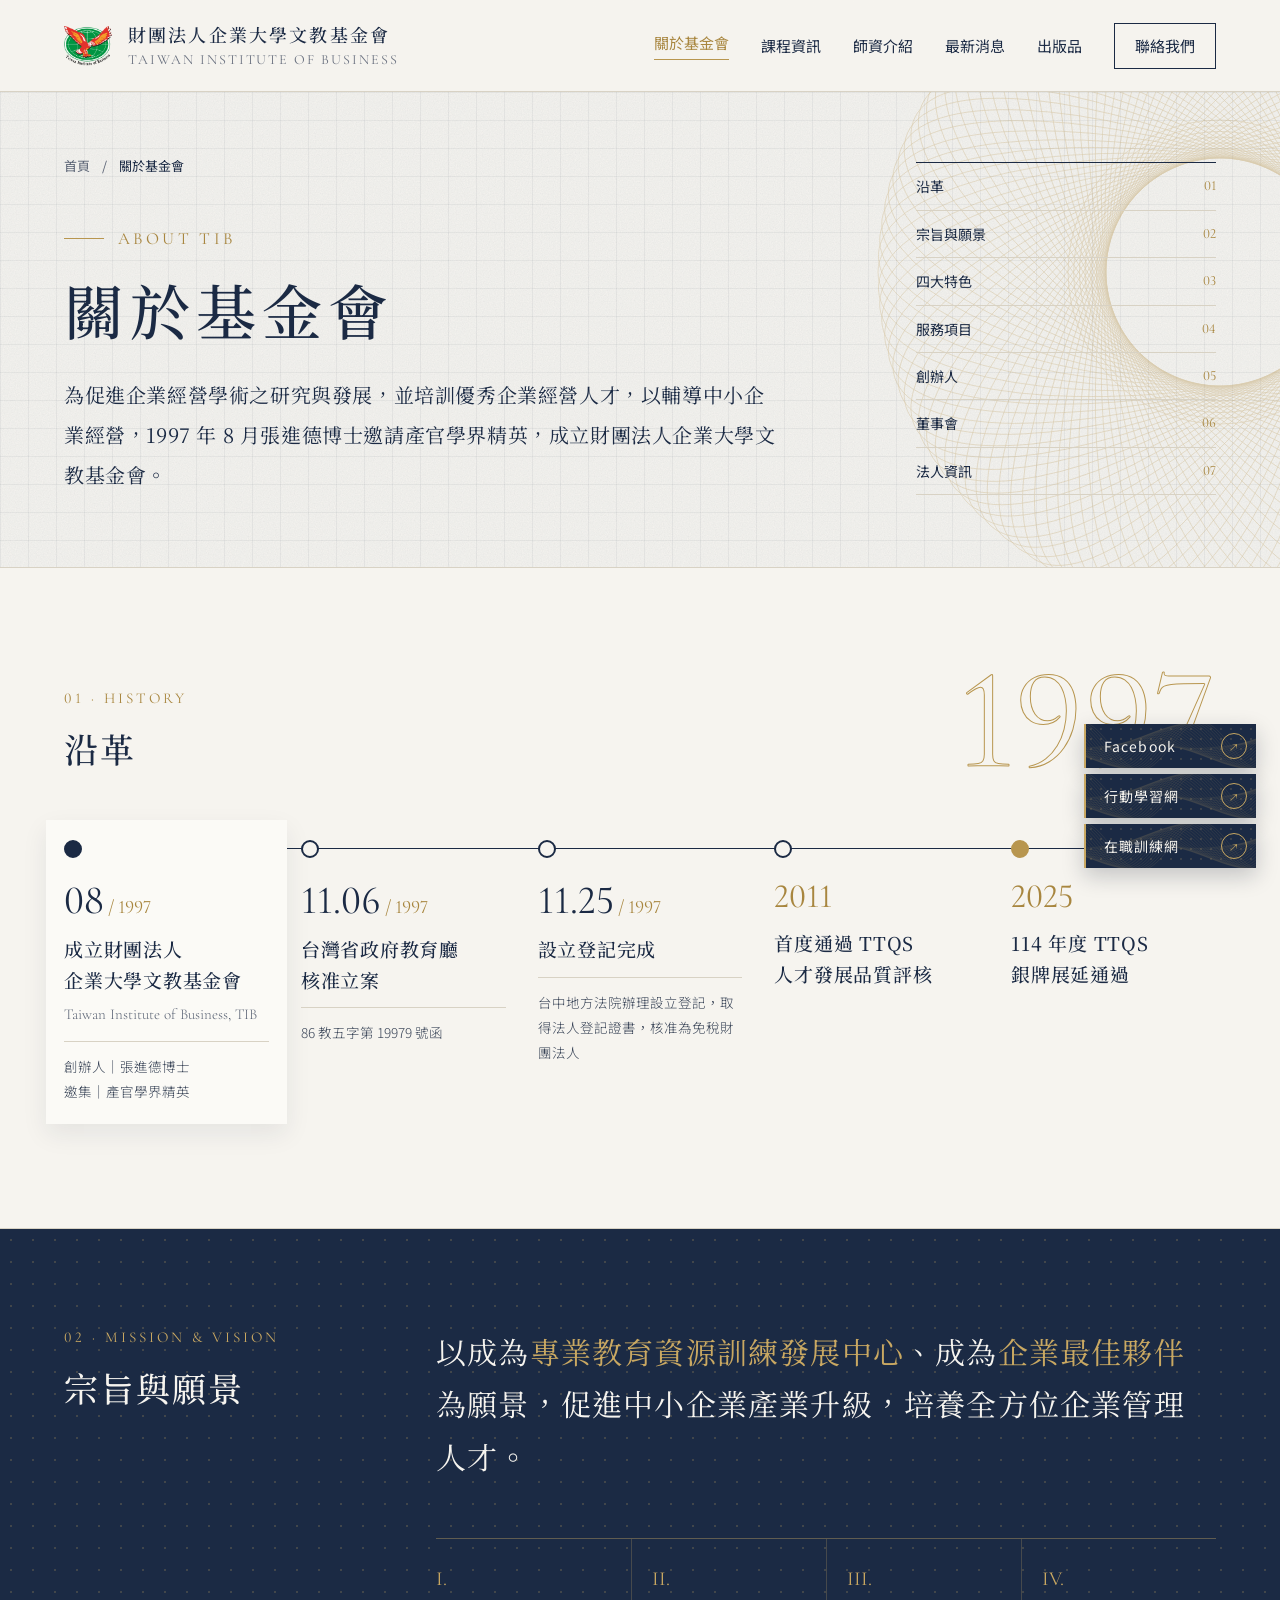
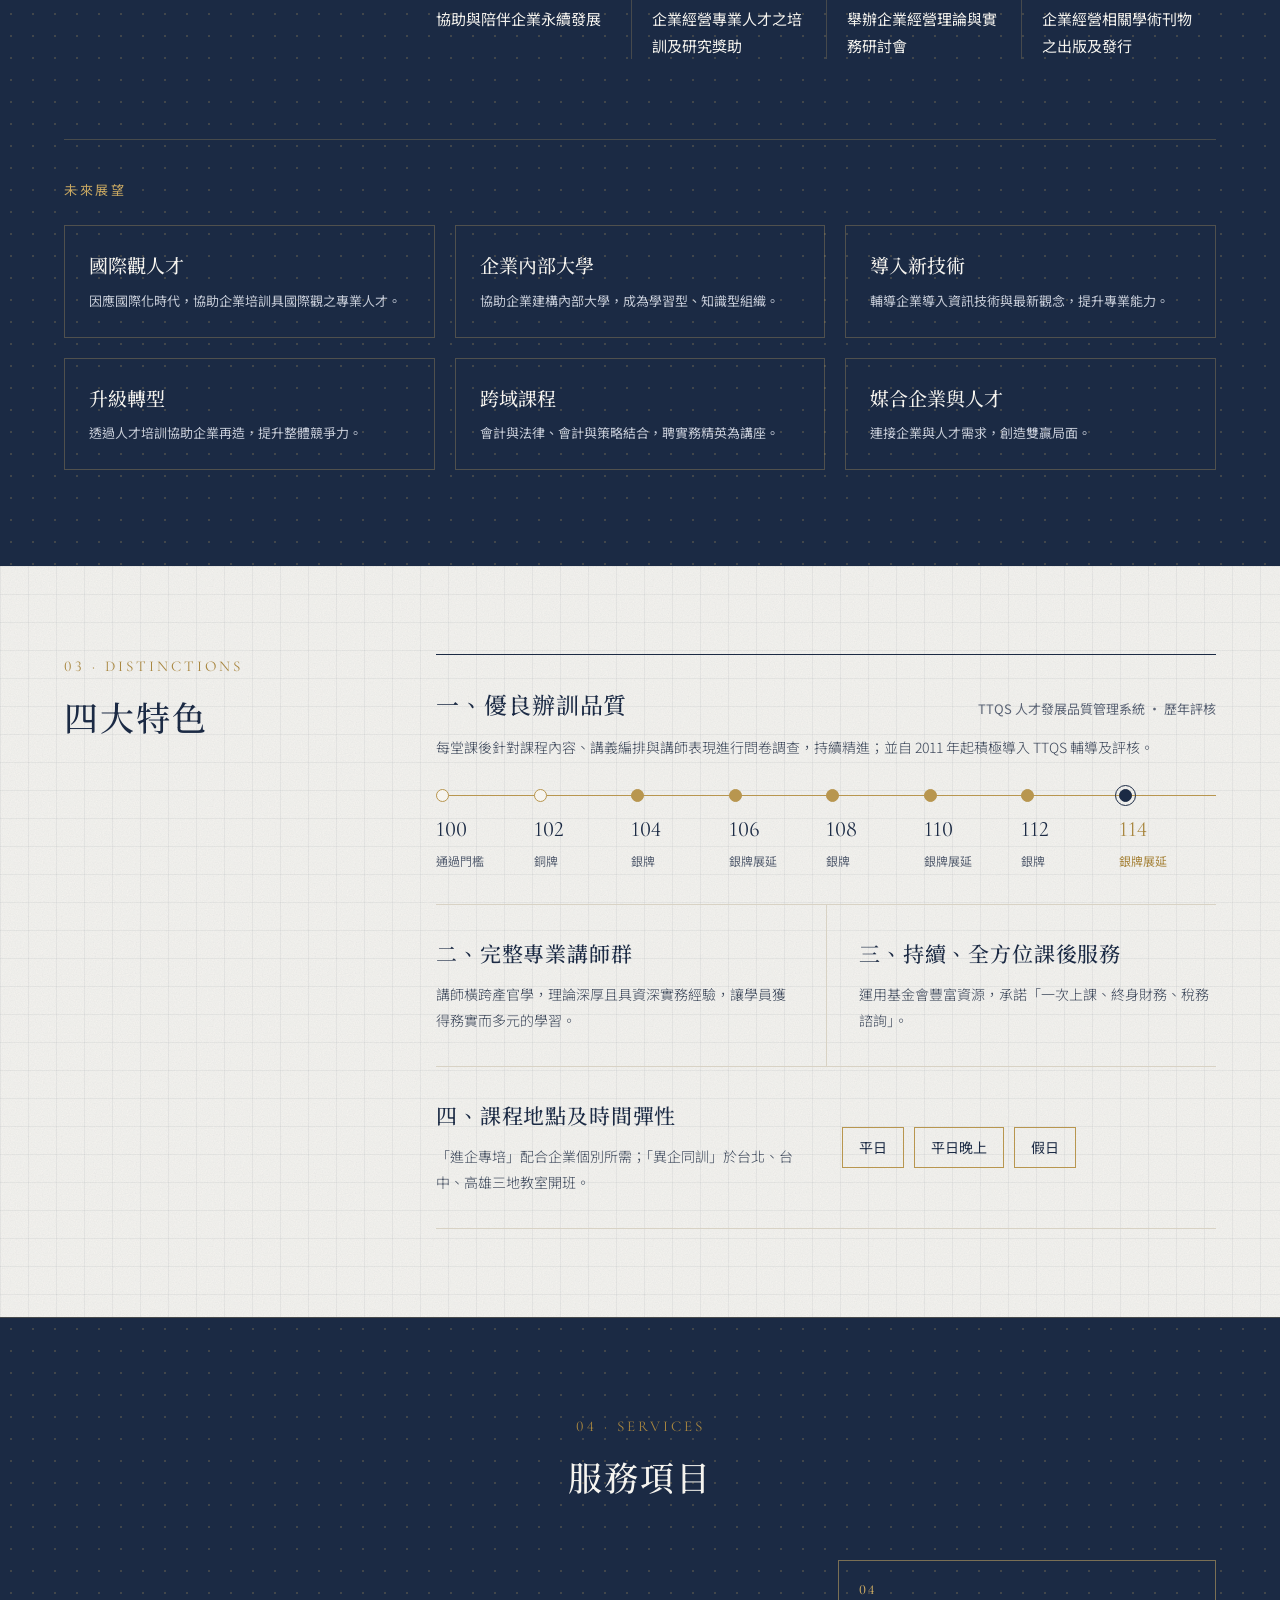
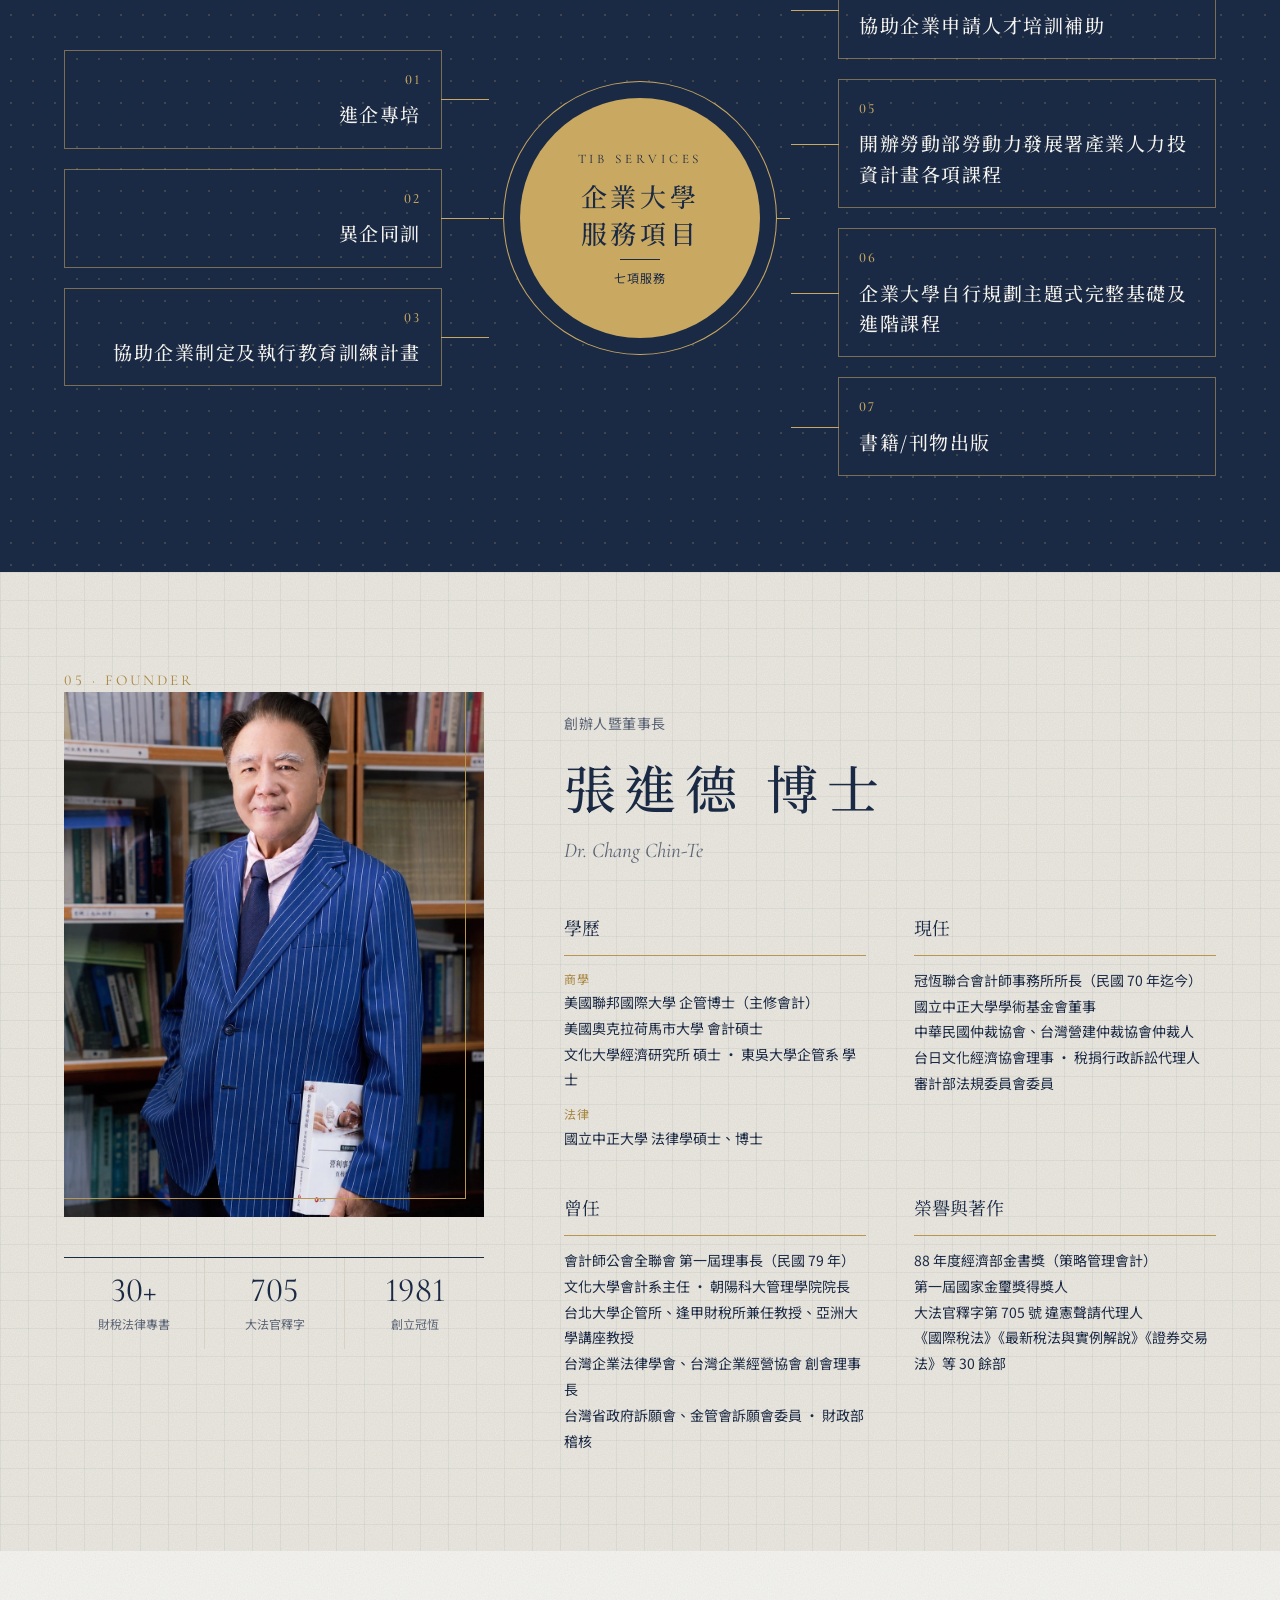
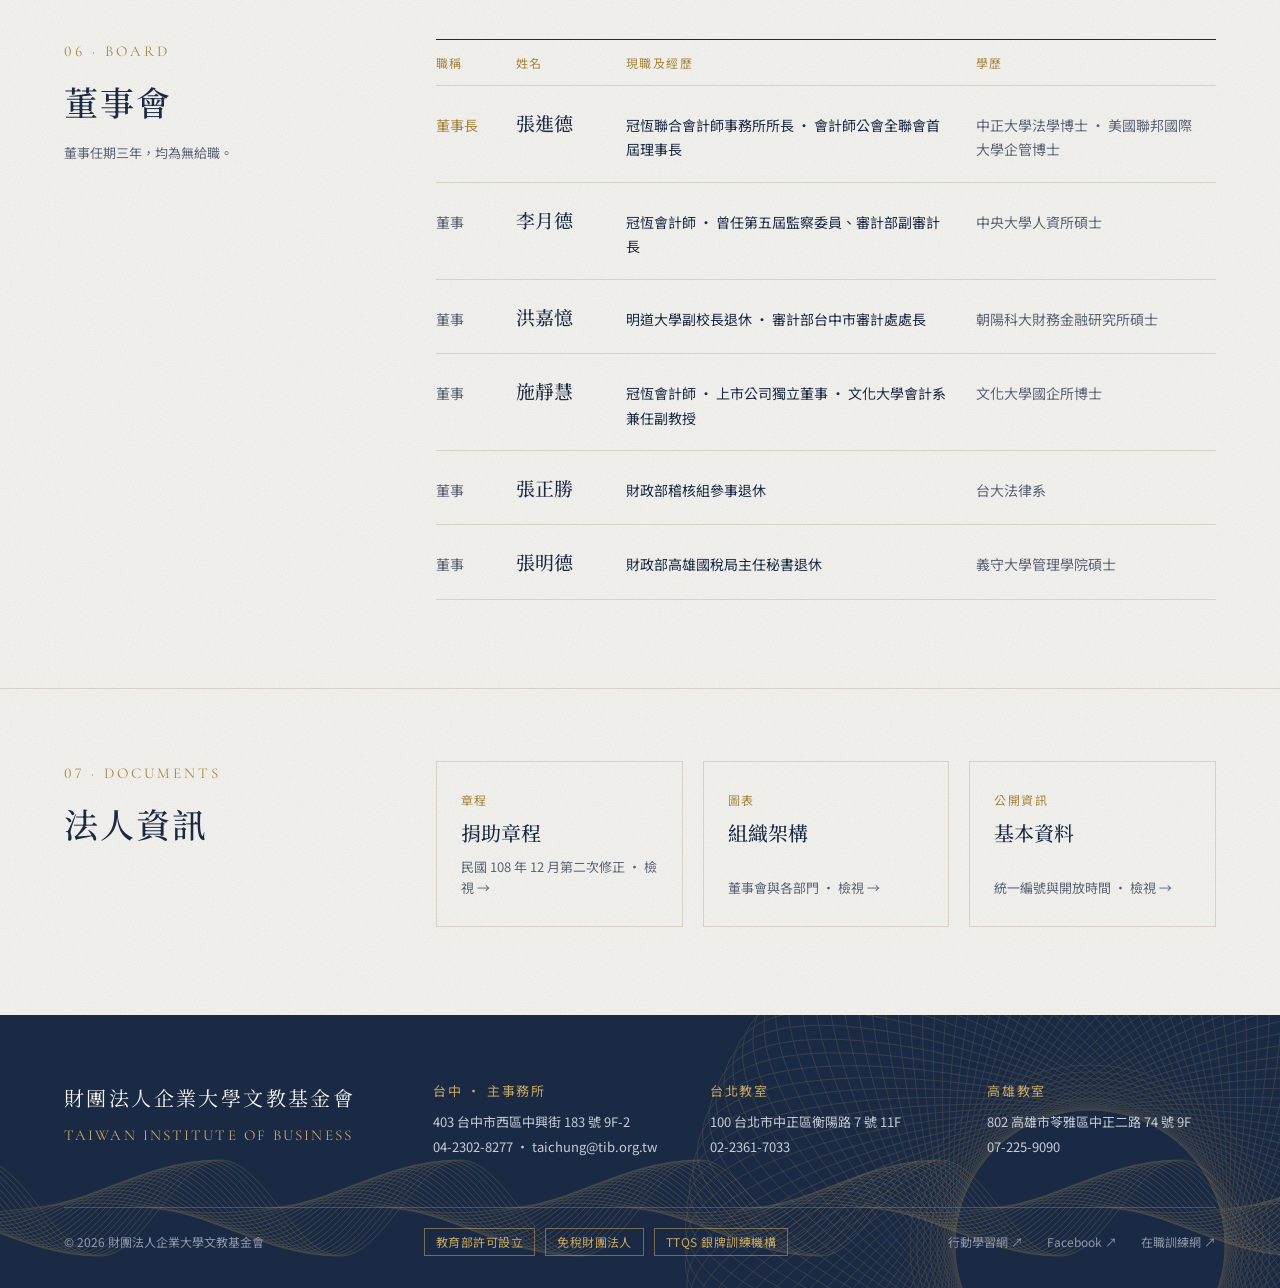
==== about.html @ 08e0fef5 "Initial commit" ====
<!DOCTYPE html>
<html lang="zh-Hant-TW">
<head>
<meta charset="utf-8">
<meta name="viewport" content="width=device-width, initial-scale=1">
<link rel="icon" type="image/png" href="assets/tib-logo-icon.png">
<title>關於基金會｜財團法人企業大學文教基金會 TIB</title>
<meta name="description" content="TIB 企業大學沿革、宗旨與願景、四大特色、創辦人張進德博士、董事會與法人資訊。">
<meta property="og:title" content="財團法人企業大學文教基金會 TIB">
<meta property="og:description" content="以專業之學，伴企業長青。會計、法律、稅務與管理的跨域培訓。">
<meta property="og:type" content="website">
<link rel="preconnect" href="https://fonts.googleapis.com">
<link rel="preconnect" href="https://fonts.gstatic.com" crossorigin>
<link rel="stylesheet" href="https://fonts.googleapis.com/css2?family=Cormorant+Garamond:wght@400;500&family=Noto+Sans+TC:wght@300;400;500&family=Noto+Serif+TC:wght@400;500;600&display=swap">
<link rel="stylesheet" href="styles.css?v=0.17">
<link rel="stylesheet" href="floating-dock.css?v=0.16">
<link rel="stylesheet" href="about-page.css?v=0.15">
</head>
<body>

<header class="header"><div class="wrap">
  <a class="brand" href="index.html" aria-label="財團法人企業大學文教基金會 首頁">
    <img class="brand__logo" src="assets/tib-logo.webp" alt="">
    <span><span class="brand__zh" style="display:block">財團法人企業大學文教基金會</span><span class="brand__en" style="display:block">Taiwan Institute of Business</span></span>
  </a>
  <nav class="nav" aria-label="主選單">
    <a href="about.html" aria-current="page">關於基金會</a><a href="courses.html">課程資訊</a><a href="teachers.html">師資介紹</a><a href="news.html">最新消息</a><a href="publications.html">出版品</a>
    <a class="nav__cta" href="#contact">聯絡我們</a>
  </nav>
  <button class="menu-btn" type="button" aria-label="開啟選單" aria-controls="drawer" aria-expanded="false"><span></span><span></span><span></span></button>
</div></header>

<div class="drawer" id="drawer" role="dialog" aria-modal="true" aria-label="選單">
  <div class="drawer__top"><a class="brand" href="index.html" aria-label="財團法人企業大學文教基金會，回到首頁"><img class="brand__logo" src="assets/tib-logo.webp" alt=""><span class="brand__zh">企業大學文教基金會</span></a><button class="drawer__close" type="button" aria-label="關閉選單">×</button></div>
  <nav>
    <a href="about.html">關於基金會<span>ABOUT</span></a><a href="courses.html">課程資訊<span>COURSES</span></a><a href="teachers.html">師資介紹<span>FACULTY</span></a><a href="news.html">最新消息<span>NEWS</span></a><a href="publications.html">出版品<span>PUBLICATIONS</span></a><a href="#contact">聯絡我們<span>CONTACT</span></a>
  </nav>
  <div class="drawer__foot">
    <div class="drawer__lang"><a href="index.html" aria-current="true">繁體中文</a><a href="#demo-dialog" lang="en" data-demo-preview="language">English</a></div>
    <a href="tel:+886423028277" style="display:flex;justify-content:space-between;min-height:48px;align-items:center;color:var(--on-navy)"><span>台中總會 04-2302-8277</span><span style="color:var(--gold-lt)">撥打</span></a>
  </div>
</div>

<main class="about">
<section class="a-hero"><div class="wrap">
  <div>
    <nav class="crumb" aria-label="麵包屑"><a href="index.html">首頁</a><span>/</span><span aria-current="page">關於基金會</span></nav>
    <div class="kicker kicker--rule">About TIB</div>
    <h1>關於基金會</h1>
    <p class="a-hero__lead">為促進企業經營學術之研究與發展，並培訓優秀企業經營人才，以輔導中小企業經營，1997 年 8 月張進德博士邀請產官學界精英，成立財團法人企業大學文教基金會。</p>
  </div>
  <nav class="toc" aria-label="本頁目錄">
    <a href="#history"><span>沿革</span><i>01</i></a><a href="#vision"><span>宗旨與願景</span><i>02</i></a><a href="#features"><span>四大特色</span><i>03</i></a><a href="#services"><span>服務項目</span><i>04</i></a><a href="#founder"><span>創辦人</span><i>05</i></a><a href="#board"><span>董事會</span><i>06</i></a><a href="#documents"><span>法人資訊</span><i>07</i></a>
  </nav>
</div></section>

<section class="a-hist" id="history"><div class="wrap">
  <div class="a-hist__head"><div><div class="kicker kicker--lt">01 · History</div><h2 class="h2">沿革</h2></div><span class="a-hist__yr" aria-hidden="true">1997</span></div>
  <ol class="a-hist__line">
    <li class="is-start"><time datetime="1997-08">08<small> / 1997</small></time><h3>成立財團法人<br>企業大學文教基金會</h3><p class="a-hist__en">Taiwan Institute of Business, TIB</p><p>創辦人｜張進德博士<br>邀集｜產官學界精英</p></li>
    <li><time datetime="1997-11-06">11.06<small> / 1997</small></time><h3>台灣省政府教育廳<br>核准立案</h3><p>86 教五字第 19979 號函</p></li>
    <li><time datetime="1997-11-25">11.25<small> / 1997</small></time><h3>設立登記完成</h3><p>台中地方法院辦理設立登記，取得法人登記證書，核准為免稅財團法人</p></li>
    <li><time datetime="2011">2011</time><h3>首度通過 TTQS<br>人才發展品質評核</h3></li>
    <li class="is-now"><time datetime="2025">2025</time><h3>114 年度 TTQS<br>銀牌展延通過</h3></li>
  </ol>
</div></section>

<section class="a-vision" id="vision"><div class="wrap">
  <div class="a-split">
    <div><div class="kicker">02 · Mission &amp; Vision</div><h2 class="h2">宗旨與願景</h2></div>
    <div>
      <p class="a-vision__statement">以成為<em>專業教育資源訓練發展中心</em>、成為<em>企業最佳夥伴</em>為願景，促進中小企業產業升級，培養全方位企業管理人才。</p>
      <ol class="aims">
        <li><i>I.</i>協助與陪伴企業永續發展</li><li><i>II.</i>企業經營專業人才之培訓及研究獎助</li><li><i>III.</i>舉辦企業經營理論與實務研討會</li><li><i>IV.</i>企業經營相關學術刊物之出版及發行</li>
      </ol>
    </div>
  </div>
  <div class="outlook">
    <h3>未來展望</h3>
    <div class="outlook__grid"><div><h4>國際觀人才</h4><p>因應國際化時代，協助企業培訓具國際觀之專業人才。</p></div><div><h4>企業內部大學</h4><p>協助企業建構內部大學，成為學習型、知識型組織。</p></div><div><h4>導入新技術</h4><p>輔導企業導入資訊技術與最新觀念，提升專業能力。</p></div><div><h4>升級轉型</h4><p>透過人才培訓協助企業再造，提升整體競爭力。</p></div><div><h4>跨域課程</h4><p>會計與法律、會計與策略結合，聘實務精英為講座。</p></div><div><h4>媒合企業與人才</h4><p>連接企業與人才需求，創造雙贏局面。</p></div></div>
  </div>
</div></section>

<section class="a-sec" id="features"><div class="wrap a-split">
  <div><div class="kicker">03 · Distinctions</div><h2 class="h2">四大特色</h2></div>
  <div class="feats">
    <div class="feat feat--wide">
      <div class="feat__head"><h3>一、優良辦訓品質</h3><span>TTQS 人才發展品質管理系統 · 歷年評核</span></div>
      <p>每堂課後針對課程內容、講義編排與講師表現進行問卷調查，持續精進；並自 2011 年起積極導入 TTQS 輔導及評核。</p>
      <ol class="ttqs"><li class=""><b>100</b><span>通過門檻</span></li><li class=""><b>102</b><span>銅牌</span></li><li class="is-silver"><b>104</b><span>銀牌</span></li><li class="is-silver"><b>106</b><span>銀牌展延</span></li><li class="is-silver"><b>108</b><span>銀牌</span></li><li class="is-silver"><b>110</b><span>銀牌展延</span></li><li class="is-silver"><b>112</b><span>銀牌</span></li><li class="is-now"><b>114</b><span>銀牌展延</span></li></ol>
    </div>
    <div class="feat"><h3>二、完整專業講師群</h3><p>講師橫跨產官學，理論深厚且具資深實務經驗，讓學員獲得務實而多元的學習。</p></div>
    <div class="feat"><h3>三、持續、全方位課後服務</h3><p>運用基金會豐富資源，承諾「一次上課、終身財務、稅務諮詢」。</p></div>
    <div class="feat feat--wide feat--row"><div><h3>四、課程地點及時間彈性</h3><p>「進企專培」配合企業個別所需；「異企同訓」於台北、台中、高雄三地教室開班。</p></div><ul class="chips"><li>平日</li><li>平日晚上</li><li>假日</li></ul></div>
  </div>
</div></section>

<section class="a-svc" id="services"><div class="wrap">
  <div class="a-svc__head"><div class="kicker kicker--lt">04 · Services</div><h2 class="h2">服務項目</h2></div>
  <div class="a-svc__hub">
    <ul class="a-svc__col a-svc__col--l"><li><h3><span>01</span>進企專培</h3></li><li><h3><span>02</span>異企同訓</h3></li><li><h3><span>03</span>協助企業制定及執行教育訓練計畫</h3></li></ul>
    <div class="a-svc__core"><div><span class="a-svc__en">TIB SERVICES</span><b>企業大學<br>服務項目</b><i></i><span>七項服務</span></div></div>
    <ul class="a-svc__col a-svc__col--r"><li><h3><span>04</span>協助企業申請人才培訓補助</h3></li><li><h3><span>05</span>開辦勞動部勞動力發展署產業人力投資計畫各項課程</h3></li><li><h3><span>06</span>企業大學自行規劃主題式完整基礎及進階課程</h3></li><li><h3><span>07</span>書籍/刊物出版</h3></li></ul>
  </div>
</div></section>

<section class="a-founder" id="founder"><div class="wrap">
  <div class="a-founder__grid">
    <div>
      <div class="kicker">05 · Founder</div>
      <figure class="framed a-founder__photo"><img class="founder__portrait" src="assets/founder-chang.webp" alt="張進德博士於書架前的肖像" loading="lazy" decoding="async"></figure>
      <div class="facts"><div><b>30+</b><span>財稅法律專書</span></div><div><b>705</b><span>大法官釋字</span></div><div><b>1981</b><span>創立冠恆</span></div></div>
    </div>
    <div class="a-founder__body">
      <div class="founder__role">創辦人暨董事長</div>
      <h2>張進德 博士</h2>
      <div class="a-founder__en">Dr. Chang Chin-Te</div>
      <div class="bio">
        <details class="bio__g" open><summary>學歷</summary><div><em>商學</em>美國聯邦國際大學 企管博士（主修會計）<br>美國奧克拉荷馬市大學 會計碩士<br>文化大學經濟研究所 碩士 · 東吳大學企管系 學士<em>法律</em>國立中正大學 法律學碩士、博士</div></details>
        <details class="bio__g"><summary>現任</summary><div>冠恆聯合會計師事務所所長（民國 70 年迄今）<br>國立中正大學學術基金會董事<br>中華民國仲裁協會、台灣營建仲裁協會仲裁人<br>台日文化經濟協會理事 · 稅捐行政訴訟代理人<br>審計部法規委員會委員</div></details>
        <details class="bio__g"><summary>曾任</summary><div>會計師公會全聯會 第一屆理事長（民國 79 年）<br>文化大學會計系主任 · 朝陽科大管理學院院長<br>台北大學企管所、逢甲財稅所兼任教授、亞洲大學講座教授<br>台灣企業法律學會、台灣企業經營協會 創會理事長<br>台灣省政府訴願會、金管會訴願會委員 · 財政部稽核</div></details>
        <details class="bio__g"><summary>榮譽與著作</summary><div>88 年度經濟部金書獎（策略管理會計）<br>第一屆國家金璽獎得獎人<br>大法官釋字第 705 號 違憲聲請代理人<br>《國際稅法》《最新稅法與實例解說》《證券交易法》等 30 餘部</div></details>
      </div>
    </div>
  </div>
</div></section>

<section class="a-sec" id="board"><div class="wrap a-split">
  <div><div class="kicker">06 · Board</div><h2 class="h2">董事會</h2><p class="a-note">董事任期三年，均為無給職。</p></div>
  <table class="board">
    <colgroup><col class="c-role"><col class="c-name"><col><col class="c-edu"></colgroup>
    <thead><tr><th scope="col">職稱</th><th scope="col">姓名</th><th scope="col">現職及經歷</th><th scope="col">學歷</th></tr></thead>
    <tbody><tr><td class="board__role is-chair">董事長</td><th scope="row">張進德</th><td>冠恆聯合會計師事務所所長 · 會計師公會全聯會首屆理事長</td><td class="board__edu">中正大學法學博士 · 美國聯邦國際大學企管博士</td></tr><tr><td class="board__role">董事</td><th scope="row">李月德</th><td>冠恆會計師 · 曾任第五屆監察委員、審計部副審計長</td><td class="board__edu">中央大學人資所碩士</td></tr><tr><td class="board__role">董事</td><th scope="row">洪嘉憶</th><td>明道大學副校長退休 · 審計部台中市審計處處長</td><td class="board__edu">朝陽科大財務金融研究所碩士</td></tr><tr><td class="board__role">董事</td><th scope="row">施靜慧</th><td>冠恆會計師 · 上市公司獨立董事 · 文化大學會計系兼任副教授</td><td class="board__edu">文化大學國企所博士</td></tr><tr><td class="board__role">董事</td><th scope="row">張正勝</th><td>財政部稽核組參事退休</td><td class="board__edu">台大法律系</td></tr><tr><td class="board__role">董事</td><th scope="row">張明德</th><td>財政部高雄國稅局主任秘書退休</td><td class="board__edu">義守大學管理學院碩士</td></tr></tbody>
  </table>
</div></section>

<section class="a-sec a-sec--last" id="documents"><div class="wrap a-split">
  <div><div class="kicker">07 · Documents</div><h2 class="h2">法人資訊</h2></div>
  <div class="docs">
    <a href="#charter" data-dlg="charter"><i>章程</i><b>捐助章程</b><span>民國 108 年 12 月第二次修正 · 檢視 →</span></a>
    <a href="#org" data-dlg="org"><i>圖表</i><b>組織架構</b><span>董事會與各部門 · 檢視 →</span></a>
    <a href="#basic" data-dlg="basic"><i>公開資訊</i><b>基本資料</b><span>統一編號與開放時間 · 檢視 →</span></a>
  </div>
</div></section>
</main>

<dialog class="org-dlg" id="org" aria-labelledby="org-t"><div class="org">
  <button type="button" class="org__x" aria-label="關閉">×</button>
  <div class="org__gov"><div><span class="org__en org__en--lt">GOVERNANCE</span><b id="org-t">組織架構</b></div><div class="org__chain"><span>董事會</span><i>→</i><span class="is-gold">董事長</span></div></div>
  <div class="org__ticks" aria-hidden="true"><span></span><span></span><span></span></div>
  <div class="org__row">
    <div class="org__card org__card--side"><span class="org__en">KAOHSIUNG</span><b>高雄分會</b><p>南部企業培訓與講座服務</p></div>
    <div class="org__card org__card--hq"><span class="org__en">TAICHUNG · HQ</span><b>台中總會<em>總會</em></b><div class="org__sec"><i></i>秘書長</div><ul class="org__units"><li>行政組</li><li>服務組</li><li>訓練中心</li></ul></div>
    <div class="org__card org__card--side"><span class="org__en">TAIPEI</span><b>台北分會</b><ul class="org__list"><li>產業發展處<span>01</span></li><li>研究發展處<span>02</span></li></ul></div>
  </div>
</div></dialog>

<dialog class="org-dlg doc-dlg" id="charter" aria-labelledby="ch-t"><div class="ch">
  <button type="button" class="org__x" aria-label="關閉">×</button>
  <header class="ch__head"><div><span class="org__en">ARTICLES OF ENDOWMENT</span><b id="ch-t">財團法人企業大學文教基金會 捐助章程</b></div><p>中華民國八十六年八月訂定 · 八十九年四月十五日第一次修正 · 一○八年十二月八日第二次修正</p>
  <nav class="ch__nav" aria-label="條文索引"><span>條</span><a href="#ch-1">一</a><a href="#ch-2">二</a><a href="#ch-3">三</a><a href="#ch-4">四</a><a href="#ch-5">五</a><a href="#ch-6">六</a><a href="#ch-7">七</a><a href="#ch-8">八</a><a href="#ch-9">九</a><a href="#ch-10">十</a><a href="#ch-11">十一</a><a href="#ch-12">十二</a><a href="#ch-13">十三</a><a href="#ch-14">十四</a><a href="#ch-15">十五</a><a href="#ch-16">十六</a></nav></header>
  <div class="ch__body"><article class="ch__a" id="ch-1"><h3>第一條</h3><div><p>本財團法人依照財團法人法、民法及有關法令規定組織之，定名為『財團法人企業大學文教基金會』（以下簡稱本會）。</p></div></article>
<article class="ch__a" id="ch-2"><h3>第二條</h3><div><p>本會以促進企業經營學術之研究及發展為宗旨，依有關法令規定辦理下列業務：</p><p class="ch__i">一、協助企業經營理論之研究及企業經營實務之發展。</p><p class="ch__i">二、企業經營人才之培育、訓練及研究獎助。</p><p class="ch__i">三、舉辦企業經營理論與實務學術研討會。</p><p class="ch__i">四、企業經營相關學術之出版。</p><p class="ch__i">五、舉辦專業及技能檢定測驗。</p><p class="ch__i">六、本會得經董事會決議成立稅法研究所等學術單位。</p><p class="ch__i">七、其他符合本會設立宗旨之相關公益性教育事務。</p></div></article>
<article class="ch__a" id="ch-3"><h3>第三條</h3><div><p>本會設立基金共新台幣伍佰萬元整，由張進德捐助，俟本會依法完財團法人登記後，得繼續接受捐贈。</p></div></article>
<article class="ch__a" id="ch-4"><h3>第四條</h3><div><p>本會主事務所設於台中市中興街 183號9樓之2，並得視業務需要，經教育部許可後，於國內、外設置分事務所。</p></div></article>
<article class="ch__a" id="ch-5"><h3>第五條</h3><div><p>本會董事會由董事九人組成。</p><p>第一屆董事由原捐助人選聘之，第二屆以後董事由前一屆董事會選聘之。董事均為無給職。</p><p>本會董事，其總人數五分之一以上應具有與設立目的相關之專長或工作經驗。</p><p>本會董事相互間有配偶或三親等內親屬之關係者，不得超過總人數三分之一。</p></div></article>
<article class="ch__a" id="ch-6"><h3>第六條</h3><div><p>有下列情事之一者，不得充任本會董事長、代理董事長，其已充任者，當然解任，並由教育部通知法院為登記：</p><p class="ch__i">一、曾犯組織犯罪防制條例規定之罪，經有罪判決確定，尚未執行、執行未畢、執行完畢或赦免後未滿二年。但受緩刑宣告者，不在此限。</p><p class="ch__i">二、曾犯詐欺、背信、侵佔或貪污罪，經判處有期徒刑一年以上之刑確定，尚未執行、執行未畢、執行完畢或赦免後未滿二年。但受緩刑宣告者，不在此限。</p><p class="ch__i">三、使用票據經拒絕往來尚未期滿。</p><p class="ch__i">四、受破產宣告或依消費者債務清理條例經裁定開始清算程序，尚未復權。</p><p class="ch__i">五、受監護或輔助宣告，尚未撤銷。</p><p>有前項第五款情事者，不得充任本會董事，其已充任者，當然解任，並由教育部通知法院為登記。</p></div></article>
<article class="ch__a" id="ch-7"><h3>第七條</h3><div><p>本會董事任期每屆三年，連選得連任，但期滿連任之董事，不得逾改選董事總人數五分之四。</p><p>董事在任期中因故出缺，董事會得另行改選適當人員補足原任期。</p><p>每屆董事任期屆滿前一個月，董事會應召集會議，改選聘下屆董事。新舊任董事，應按期辦理交接。</p></div></article>
<article class="ch__a" id="ch-8"><h3>第八條</h3><div><p>本會設董事會管理之，董事會職權如下：</p><p class="ch__i">一、經費之籌措與財產之管理及運用。</p><p class="ch__i">二、董事之改選及解任。</p><p class="ch__i">三、董事長之推選及解任。</p><p class="ch__i">四、內部組織之訂定及管理。</p><p class="ch__i">五、工作計畫之研訂及推動。</p><p class="ch__i">六、年度預算及決算之審定。</p><p class="ch__i">七、捐助章程變更之擬議。</p><p class="ch__i">八、不動產處分或設定負擔之擬議。</p><p class="ch__i">九、合併之擬議。</p><p class="ch__i">十、其他捐助章程規定事項之擬議或決議。</p></div></article>
<article class="ch__a" id="ch-9"><h3>第九條</h3><div><p>本會董事互選一人為董事長，對內為董事會主席，對外代表本會。董事長請假、因故或依法不能行使職權時，由董事長指定董事一人代理之；董事長未指定或無法指定代理人者，由董事互推一人代理之。</p><p>董事會由董事長召集，每半年至少開會一次。董事應親自出席會議，不能出席時，得以書面委託其他董事代理出席。</p><p>前項受託代理出席之董事，以受一人委託為限，且其人數不得逾董事總人數三分之一。</p><p>董事長未依規定召集會議，經現任董事總人數三分之一以上以書面提出會議目的及召集理由，請求召集董事會議時，董事長應自受請求後十日內召集之。屆期不為召集之通知，得由請求之董事報經教育部許可，自行召集之。</p></div></article>
<article class="ch__a" id="ch-10"><h3>第十條</h3><div><p>董事會議由董事長召集之並任主席，須有過半數董事出席始得開會。對於議案之表決，以出席董事過半數同意行之。但下列重要事項之決議，應有三分之二以上董事之出席，以出席董事過半數之同意並經教育部許可後行之：</p><p class="ch__i">一、章程變更之擬議。</p><p class="ch__i">二、基金之動用。</p><p class="ch__i">三、以基金填補短絀。</p><p class="ch__i">四、不動產之處分或設定負擔。</p><p class="ch__i">五、董事之選任及解任。</p><p class="ch__i">六、其他經教育部指定之事項。</p><p>合併事項之決議應依財團法人法第三十四條第一項規定辦理。</p><p>前二項之議案，應於會議十日前，將議程通知全體董事及教育部，並不得以臨時動議提出。</p></div></article>
<article class="ch__a" id="ch-11"><h3>第十一條</h3><div><p>本會以每年一月一日至十二月三十一日為業務及會計年度，應依教育部規定內容及期限，辦理下列事項：</p><p class="ch__i">一、年度開始後一個月內，審定當年工作計畫及經費預算，並至財團法人教育基金會資訊網上傳備查。工作計畫及經費預算與洗錢或資恐高風險國家或地區有關者，並應檢附風險評估報告。</p><p class="ch__i">二、年度結束後五個月內，審定前一年度工作報告及財務報表，並至財團法人教育基金會資訊網上傳備查。</p></div></article>
<article class="ch__a" id="ch-12"><h3>第十二條</h3><div><p>本會應以捐助財產孳息及設立登記後之各項所得，辦理符合設立目的及捐助章程所定之業務。</p><p>本會財產之保管及運用，應以法人名義為之，並受教育部之監督；其資金不得寄託或借貸與董事、其他個人或非金融機構。</p><p>前項規定財產之保管及運用方法如下：</p><p class="ch__i">一、存放金融機構。</p><p class="ch__i">二、購買公債、國庫券、中央銀行儲蓄券、金融債券、可轉讓之銀行定期存單、銀行承兌匯票、銀行或票券金融公司保證發行之商業本票。</p><p class="ch__i">三、購置業務所需之動產及不動產。</p><p class="ch__i">四、本於安全可靠之原則，購買公開發行之有擔保公司債、國內證券投資信託公司發行之固定收益型之受益憑證。</p><p class="ch__i">五、於財團法人財產總額百分之五範圍內購買股票，且對單一公司持股比率不得逾該公司資本額百分之五。</p></div></article>
<article class="ch__a" id="ch-13"><h3>第十三條</h3><div><p>本會設立許可事項如有變更，均須經董事會通過，應於變更事項發生後三十日內，函報教育部許可變更，並於許可十五日內，向該管法院為變更登記，於取得換發法人登記證書後十五日內，將該登記證書影本送教育部及本會主事務所所在地稅捐稽徵機關備查。</p></div></article>
<article class="ch__a" id="ch-14"><h3>第十四條</h3><div><p>本會經董事會依捐助章程決議解散、經教育部撤銷、廢止許可或經該管法院宣告解散者，應依民法及非訟事件法等相關規定辦理解散及清算終結登記。</p><p>前項清算後賸餘財產，不得歸屬於自然人或營利團體，應歸屬本會主事務所所在地之地方自治團體。</p></div></article>
<article class="ch__a" id="ch-15"><h3>第十五條</h3><div><p>本章程訂於中華民國八十六年八月，如有未盡事宜，悉依財團法人法、民法及有關法令規定辦理。</p><p>第一次修正章程於民國八十九年四月十五日。</p><p>第二次修正章程於民國一○八年十二月八日。</p></div></article>
<article class="ch__a" id="ch-16"><h3>第十六條</h3><div><p>本章程經董事會通過，報教育部許可，並經該管法院登記後施行；修正時，亦同。</p></div></article></div>
</div></dialog>

<dialog class="org-dlg doc-dlg doc-dlg--sm" id="basic" aria-labelledby="bs-t"><div class="bs">
  <button type="button" class="org__x" aria-label="關閉">×</button>
  <span class="org__en">PUBLIC INFORMATION</span><b id="bs-t" class="bs__t">基本資料</b>
  <dl class="bs__dl">
    <div><dt>名稱</dt><dd>財團法人企業大學文教基金會</dd></div>
    <div><dt>統一編號</dt><dd class="bs__num">20395353</dd></div>
    <div><dt>網站</dt><dd><a href="http://www.tib.url.tw" target="_blank" rel="noopener">www.tib.url.tw ↗</a></dd></div>
    <div><dt>開放時間</dt><dd>週一至週五 09:00–18:00<span>午休 12:00–13:30</span></dd></div>
  </dl>
</div></dialog>

<footer class="footer" id="contact"><div class="wrap">
  <div class="footer__grid">
    <div><div class="footer__name">財團法人企業大學文教基金會</div><div class="footer__en">TAIWAN INSTITUTE OF BUSINESS</div></div>
    <address><h4>台中 · 主事務所</h4>403 台中市西區中興街 183 號 9F-2<br><a href="tel:+886423028277">04-2302-8277</a> · <a href="mailto:taichung@tib.org.tw">taichung@tib.org.tw</a></address>
    <address><h4>台北教室</h4>100 台北市中正區衡陽路 7 號 11F<br><a href="tel:+886223617033">02-2361-7033</a></address>
    <address><h4>高雄教室</h4>802 高雄市苓雅區中正二路 74 號 9F<br><a href="tel:+88672259090">07-225-9090</a></address>
  </div>
  <div class="footer__bottom"><span class="footer__copy">© <span id="yr">2026</span> 財團法人企業大學文教基金會</span>
    <ul class="footer__qualifications" aria-label="基金會資格"><li>教育部許可設立</li><li>免稅財團法人</li><li>TTQS 銀牌訓練機構</li></ul>
    <span class="footer__links"><a href="https://www.twstudy.com/teacher/787f6cbf9e29ca300a846b687e1a062e" target="_blank" rel="noopener">行動學習網 ↗</a><a href="https://www.facebook.com/taichung.tib.org.tw" target="_blank" rel="noopener">Facebook ↗</a><a href="https://ojt.wda.gov.tw/" target="_blank" rel="noopener">在職訓練網 ↗</a></span></div>
</div></footer>

<nav class="dock" aria-label="基金會快速入口">
  <ul>
    <li><a href="https://www.facebook.com/taichung.tib.org.tw" target="_blank" rel="noopener" aria-label="Facebook"><b>Facebook</b><span class="dock__icon" aria-hidden="true"><svg viewBox="0 0 24 24" fill="currentColor"><path d="M13.5 22v-8h2.8l.4-3.2h-3.2v-2c0-.9.3-1.4 1.6-1.4h1.7V4.6c-.4-.1-1.4-.2-2.6-.2-2.7 0-4.4 1.6-4.4 4.5v1.9H7v3.2h2.8v8h3.7Z"/></svg></span><i aria-hidden="true"></i></a></li>
    <li><a href="https://www.twstudy.com/teacher/787f6cbf9e29ca300a846b687e1a062e" target="_blank" rel="noopener" aria-label="行動學習網"><b>行動學習網</b><span class="dock__icon" aria-hidden="true"><svg viewBox="0 0 24 24" fill="none" stroke="currentColor" stroke-width="1.7" stroke-linecap="round" stroke-linejoin="round"><path d="M12 6.1C9.3 4.7 6.2 4.5 3 5.3v13.3c3.2-.8 6.3-.6 9 1.1 2.7-1.7 5.8-1.9 9-1.1V5.3c-3.2-.8-6.3-.6-9 .8Z"/><path d="M12 6.2v13.4M6 8.5c1.4-.2 2.6 0 3.7.4m5.3 0c1.1-.4 2.3-.6 3.7-.4"/></svg></span><i aria-hidden="true"></i></a></li>
    <li><a href="https://ojt.wda.gov.tw/" target="_blank" rel="noopener" aria-label="在職訓練網"><b>在職訓練網</b><span class="dock__icon" aria-hidden="true"><svg viewBox="0 0 24 24" fill="none" stroke="currentColor" stroke-width="1.7" stroke-linecap="round" stroke-linejoin="round"><rect x="3" y="7.5" width="18" height="13" rx="1.5"/><path d="M8 7.5V5.8c0-1 .8-1.8 1.8-1.8h4.4c1 0 1.8.8 1.8 1.8v1.7M3 12.5h18m-11 0v2h4v-2"/></svg></span><i aria-hidden="true"></i></a></li>
  </ul>
</nav>
<div class="callbar"><a href="tel:+886423028277">來電洽詢</a><a href="mailto:taichung@tib.org.tw?subject=企業培訓洽詢">企業培訓洽詢</a></div>

<script src="main.js?v=0.16" defer></script>
<script src="about-interactions.js" defer></script>
<script src="demo-ui.js" defer></script>
</body>
</html>
---- styles.css ----
/* TIB 企業大學文教基金會 — 首頁樣式（6a 帳簿格線 + 雕紋點綴） */
:root{
  --navy:#1b2a44; --navy-2:#2a3d5e; --ivory:#f6f4ef; --paper:#ece8df; --paper-hi:#fbfaf6;
  --gold:#b8964f; --gold-ink:#a8863f; --gold-lt:#c9a862;
  --ink-2:#3a4558; --muted:#5b6475; --rule:#d8d2c4; --on-navy:#c6ccd8; --on-navy-2:#b8c0cf;
  --serif:'Noto Serif TC',serif; --sans:'Noto Sans TC',sans-serif; --latin:'Cormorant Garamond',serif;
  --pad:64px; --max:1280px;
  --tex-grain:url("data:image/svg+xml,%3Csvg%20xmlns%3D%22http%3A%2F%2Fwww.w3.org%2F2000%2Fsvg%22%20width%3D%22220%22%20height%3D%22220%22%3E%3Cfilter%20id%3D%22n%22%3E%3CfeTurbulence%20type%3D%22fractalNoise%22%20baseFrequency%3D%22.85%22%20numOctaves%3D%222%22%20stitchTiles%3D%22stitch%22%2F%3E%3CfeColorMatrix%20values%3D%220%200%200%200%20.1%20%200%200%200%200%20.15%20%200%200%200%200%20.25%20%200%200%200%20.55%200%22%2F%3E%3C%2Ffilter%3E%3Crect%20width%3D%22100%25%22%20height%3D%22100%25%22%20filter%3D%22url(%23n)%22%20opacity%3D%22.18%22%2F%3E%3C%2Fsvg%3E");
  --tex-rosette:url("data:image/svg+xml,%3Csvg%20xmlns%3D%22http%3A%2F%2Fwww.w3.org%2F2000%2Fsvg%22%20width%3D%22800%22%20height%3D%22800%22%20fill%3D%22none%22%20stroke%3D%22%23b8964f%22%20stroke-width%3D%22.6%22%20opacity%3D%22.38%22%3E%3Cellipse%20cx%3D%22400%22%20cy%3D%22400%22%20rx%3D%22360%22%20ry%3D%22120%22%20transform%3D%22rotate(0.0%20400%20400)%22%2F%3E%3Cellipse%20cx%3D%22400%22%20cy%3D%22400%22%20rx%3D%22360%22%20ry%3D%22120%22%20transform%3D%22rotate(3.0%20400%20400)%22%2F%3E%3Cellipse%20cx%3D%22400%22%20cy%3D%22400%22%20rx%3D%22360%22%20ry%3D%22120%22%20transform%3D%22rotate(6.0%20400%20400)%22%2F%3E%3Cellipse%20cx%3D%22400%22%20cy%3D%22400%22%20rx%3D%22360%22%20ry%3D%22120%22%20transform%3D%22rotate(9.0%20400%20400)%22%2F%3E%3Cellipse%20cx%3D%22400%22%20cy%3D%22400%22%20rx%3D%22360%22%20ry%3D%22120%22%20transform%3D%22rotate(12.0%20400%20400)%22%2F%3E%3Cellipse%20cx%3D%22400%22%20cy%3D%22400%22%20rx%3D%22360%22%20ry%3D%22120%22%20transform%3D%22rotate(15.0%20400%20400)%22%2F%3E%3Cellipse%20cx%3D%22400%22%20cy%3D%22400%22%20rx%3D%22360%22%20ry%3D%22120%22%20transform%3D%22rotate(18.0%20400%20400)%22%2F%3E%3Cellipse%20cx%3D%22400%22%20cy%3D%22400%22%20rx%3D%22360%22%20ry%3D%22120%22%20transform%3D%22rotate(21.0%20400%20400)%22%2F%3E%3Cellipse%20cx%3D%22400%22%20cy%3D%22400%22%20rx%3D%22360%22%20ry%3D%22120%22%20transform%3D%22rotate(24.0%20400%20400)%22%2F%3E%3Cellipse%20cx%3D%22400%22%20cy%3D%22400%22%20rx%3D%22360%22%20ry%3D%22120%22%20transform%3D%22rotate(27.0%20400%20400)%22%2F%3E%3Cellipse%20cx%3D%22400%22%20cy%3D%22400%22%20rx%3D%22360%22%20ry%3D%22120%22%20transform%3D%22rotate(30.0%20400%20400)%22%2F%3E%3Cellipse%20cx%3D%22400%22%20cy%3D%22400%22%20rx%3D%22360%22%20ry%3D%22120%22%20transform%3D%22rotate(33.0%20400%20400)%22%2F%3E%3Cellipse%20cx%3D%22400%22%20cy%3D%22400%22%20rx%3D%22360%22%20ry%3D%22120%22%20transform%3D%22rotate(36.0%20400%20400)%22%2F%3E%3Cellipse%20cx%3D%22400%22%20cy%3D%22400%22%20rx%3D%22360%22%20ry%3D%22120%22%20transform%3D%22rotate(39.0%20400%20400)%22%2F%3E%3Cellipse%20cx%3D%22400%22%20cy%3D%22400%22%20rx%3D%22360%22%20ry%3D%22120%22%20transform%3D%22rotate(42.0%20400%20400)%22%2F%3E%3Cellipse%20cx%3D%22400%22%20cy%3D%22400%22%20rx%3D%22360%22%20ry%3D%22120%22%20transform%3D%22rotate(45.0%20400%20400)%22%2F%3E%3Cellipse%20cx%3D%22400%22%20cy%3D%22400%22%20rx%3D%22360%22%20ry%3D%22120%22%20transform%3D%22rotate(48.0%20400%20400)%22%2F%3E%3Cellipse%20cx%3D%22400%22%20cy%3D%22400%22%20rx%3D%22360%22%20ry%3D%22120%22%20transform%3D%22rotate(51.0%20400%20400)%22%2F%3E%3Cellipse%20cx%3D%22400%22%20cy%3D%22400%22%20rx%3D%22360%22%20ry%3D%22120%22%20transform%3D%22rotate(54.0%20400%20400)%22%2F%3E%3Cellipse%20cx%3D%22400%22%20cy%3D%22400%22%20rx%3D%22360%22%20ry%3D%22120%22%20transform%3D%22rotate(57.0%20400%20400)%22%2F%3E%3Cellipse%20cx%3D%22400%22%20cy%3D%22400%22%20rx%3D%22360%22%20ry%3D%22120%22%20transform%3D%22rotate(60.0%20400%20400)%22%2F%3E%3Cellipse%20cx%3D%22400%22%20cy%3D%22400%22%20rx%3D%22360%22%20ry%3D%22120%22%20transform%3D%22rotate(63.0%20400%20400)%22%2F%3E%3Cellipse%20cx%3D%22400%22%20cy%3D%22400%22%20rx%3D%22360%22%20ry%3D%22120%22%20transform%3D%22rotate(66.0%20400%20400)%22%2F%3E%3Cellipse%20cx%3D%22400%22%20cy%3D%22400%22%20rx%3D%22360%22%20ry%3D%22120%22%20transform%3D%22rotate(69.0%20400%20400)%22%2F%3E%3Cellipse%20cx%3D%22400%22%20cy%3D%22400%22%20rx%3D%22360%22%20ry%3D%22120%22%20transform%3D%22rotate(72.0%20400%20400)%22%2F%3E%3Cellipse%20cx%3D%22400%22%20cy%3D%22400%22%20rx%3D%22360%22%20ry%3D%22120%22%20transform%3D%22rotate(75.0%20400%20400)%22%2F%3E%3Cellipse%20cx%3D%22400%22%20cy%3D%22400%22%20rx%3D%22360%22%20ry%3D%22120%22%20transform%3D%22rotate(78.0%20400%20400)%22%2F%3E%3Cellipse%20cx%3D%22400%22%20cy%3D%22400%22%20rx%3D%22360%22%20ry%3D%22120%22%20transform%3D%22rotate(81.0%20400%20400)%22%2F%3E%3Cellipse%20cx%3D%22400%22%20cy%3D%22400%22%20rx%3D%22360%22%20ry%3D%22120%22%20transform%3D%22rotate(84.0%20400%20400)%22%2F%3E%3Cellipse%20cx%3D%22400%22%20cy%3D%22400%22%20rx%3D%22360%22%20ry%3D%22120%22%20transform%3D%22rotate(87.0%20400%20400)%22%2F%3E%3Cellipse%20cx%3D%22400%22%20cy%3D%22400%22%20rx%3D%22360%22%20ry%3D%22120%22%20transform%3D%22rotate(90.0%20400%20400)%22%2F%3E%3Cellipse%20cx%3D%22400%22%20cy%3D%22400%22%20rx%3D%22360%22%20ry%3D%22120%22%20transform%3D%22rotate(93.0%20400%20400)%22%2F%3E%3Cellipse%20cx%3D%22400%22%20cy%3D%22400%22%20rx%3D%22360%22%20ry%3D%22120%22%20transform%3D%22rotate(96.0%20400%20400)%22%2F%3E%3Cellipse%20cx%3D%22400%22%20cy%3D%22400%22%20rx%3D%22360%22%20ry%3D%22120%22%20transform%3D%22rotate(99.0%20400%20400)%22%2F%3E%3Cellipse%20cx%3D%22400%22%20cy%3D%22400%22%20rx%3D%22360%22%20ry%3D%22120%22%20transform%3D%22rotate(102.0%20400%20400)%22%2F%3E%3Cellipse%20cx%3D%22400%22%20cy%3D%22400%22%20rx%3D%22360%22%20ry%3D%22120%22%20transform%3D%22rotate(105.0%20400%20400)%22%2F%3E%3Cellipse%20cx%3D%22400%22%20cy%3D%22400%22%20rx%3D%22360%22%20ry%3D%22120%22%20transform%3D%22rotate(108.0%20400%20400)%22%2F%3E%3Cellipse%20cx%3D%22400%22%20cy%3D%22400%22%20rx%3D%22360%22%20ry%3D%22120%22%20transform%3D%22rotate(111.0%20400%20400)%22%2F%3E%3Cellipse%20cx%3D%22400%22%20cy%3D%22400%22%20rx%3D%22360%22%20ry%3D%22120%22%20transform%3D%22rotate(114.0%20400%20400)%22%2F%3E%3Cellipse%20cx%3D%22400%22%20cy%3D%22400%22%20rx%3D%22360%22%20ry%3D%22120%22%20transform%3D%22rotate(117.0%20400%20400)%22%2F%3E%3Cellipse%20cx%3D%22400%22%20cy%3D%22400%22%20rx%3D%22360%22%20ry%3D%22120%22%20transform%3D%22rotate(120.0%20400%20400)%22%2F%3E%3Cellipse%20cx%3D%22400%22%20cy%3D%22400%22%20rx%3D%22360%22%20ry%3D%22120%22%20transform%3D%22rotate(123.0%20400%20400)%22%2F%3E%3Cellipse%20cx%3D%22400%22%20cy%3D%22400%22%20rx%3D%22360%22%20ry%3D%22120%22%20transform%3D%22rotate(126.0%20400%20400)%22%2F%3E%3Cellipse%20cx%3D%22400%22%20cy%3D%22400%22%20rx%3D%22360%22%20ry%3D%22120%22%20transform%3D%22rotate(129.0%20400%20400)%22%2F%3E%3Cellipse%20cx%3D%22400%22%20cy%3D%22400%22%20rx%3D%22360%22%20ry%3D%22120%22%20transform%3D%22rotate(132.0%20400%20400)%22%2F%3E%3Cellipse%20cx%3D%22400%22%20cy%3D%22400%22%20rx%3D%22360%22%20ry%3D%22120%22%20transform%3D%22rotate(135.0%20400%20400)%22%2F%3E%3Cellipse%20cx%3D%22400%22%20cy%3D%22400%22%20rx%3D%22360%22%20ry%3D%22120%22%20transform%3D%22rotate(138.0%20400%20400)%22%2F%3E%3Cellipse%20cx%3D%22400%22%20cy%3D%22400%22%20rx%3D%22360%22%20ry%3D%22120%22%20transform%3D%22rotate(141.0%20400%20400)%22%2F%3E%3Cellipse%20cx%3D%22400%22%20cy%3D%22400%22%20rx%3D%22360%22%20ry%3D%22120%22%20transform%3D%22rotate(144.0%20400%20400)%22%2F%3E%3Cellipse%20cx%3D%22400%22%20cy%3D%22400%22%20rx%3D%22360%22%20ry%3D%22120%22%20transform%3D%22rotate(147.0%20400%20400)%22%2F%3E%3Cellipse%20cx%3D%22400%22%20cy%3D%22400%22%20rx%3D%22360%22%20ry%3D%22120%22%20transform%3D%22rotate(150.0%20400%20400)%22%2F%3E%3Cellipse%20cx%3D%22400%22%20cy%3D%22400%22%20rx%3D%22360%22%20ry%3D%22120%22%20transform%3D%22rotate(153.0%20400%20400)%22%2F%3E%3Cellipse%20cx%3D%22400%22%20cy%3D%22400%22%20rx%3D%22360%22%20ry%3D%22120%22%20transform%3D%22rotate(156.0%20400%20400)%22%2F%3E%3Cellipse%20cx%3D%22400%22%20cy%3D%22400%22%20rx%3D%22360%22%20ry%3D%22120%22%20transform%3D%22rotate(159.0%20400%20400)%22%2F%3E%3Cellipse%20cx%3D%22400%22%20cy%3D%22400%22%20rx%3D%22360%22%20ry%3D%22120%22%20transform%3D%22rotate(162.0%20400%20400)%22%2F%3E%3Cellipse%20cx%3D%22400%22%20cy%3D%22400%22%20rx%3D%22360%22%20ry%3D%22120%22%20transform%3D%22rotate(165.0%20400%20400)%22%2F%3E%3Cellipse%20cx%3D%22400%22%20cy%3D%22400%22%20rx%3D%22360%22%20ry%3D%22120%22%20transform%3D%22rotate(168.0%20400%20400)%22%2F%3E%3Cellipse%20cx%3D%22400%22%20cy%3D%22400%22%20rx%3D%22360%22%20ry%3D%22120%22%20transform%3D%22rotate(171.0%20400%20400)%22%2F%3E%3Cellipse%20cx%3D%22400%22%20cy%3D%22400%22%20rx%3D%22360%22%20ry%3D%22120%22%20transform%3D%22rotate(174.0%20400%20400)%22%2F%3E%3Cellipse%20cx%3D%22400%22%20cy%3D%22400%22%20rx%3D%22360%22%20ry%3D%22120%22%20transform%3D%22rotate(177.0%20400%20400)%22%2F%3E%3Ccircle%20cx%3D%22400%22%20cy%3D%22400%22%20r%3D%22130%22%2F%3E%3Ccircle%20cx%3D%22400%22%20cy%3D%22400%22%20r%3D%22136%22%2F%3E%3Ccircle%20cx%3D%22400%22%20cy%3D%22400%22%20r%3D%22142%22%2F%3E%3Ccircle%20cx%3D%22400%22%20cy%3D%22400%22%20r%3D%22148%22%2F%3E%3Ccircle%20cx%3D%22400%22%20cy%3D%22400%22%20r%3D%22154%22%2F%3E%3Ccircle%20cx%3D%22400%22%20cy%3D%22400%22%20r%3D%22160%22%2F%3E%3C%2Fsvg%3E");
  --tex-rosette-lt:url("data:image/svg+xml,%3Csvg%20xmlns%3D%22http%3A%2F%2Fwww.w3.org%2F2000%2Fsvg%22%20width%3D%22800%22%20height%3D%22800%22%20fill%3D%22none%22%20stroke%3D%22%23c9a862%22%20stroke-width%3D%22.6%22%20opacity%3D%22.22%22%3E%3Cellipse%20cx%3D%22400%22%20cy%3D%22400%22%20rx%3D%22360%22%20ry%3D%22120%22%20transform%3D%22rotate(0.0%20400%20400)%22%2F%3E%3Cellipse%20cx%3D%22400%22%20cy%3D%22400%22%20rx%3D%22360%22%20ry%3D%22120%22%20transform%3D%22rotate(3.0%20400%20400)%22%2F%3E%3Cellipse%20cx%3D%22400%22%20cy%3D%22400%22%20rx%3D%22360%22%20ry%3D%22120%22%20transform%3D%22rotate(6.0%20400%20400)%22%2F%3E%3Cellipse%20cx%3D%22400%22%20cy%3D%22400%22%20rx%3D%22360%22%20ry%3D%22120%22%20transform%3D%22rotate(9.0%20400%20400)%22%2F%3E%3Cellipse%20cx%3D%22400%22%20cy%3D%22400%22%20rx%3D%22360%22%20ry%3D%22120%22%20transform%3D%22rotate(12.0%20400%20400)%22%2F%3E%3Cellipse%20cx%3D%22400%22%20cy%3D%22400%22%20rx%3D%22360%22%20ry%3D%22120%22%20transform%3D%22rotate(15.0%20400%20400)%22%2F%3E%3Cellipse%20cx%3D%22400%22%20cy%3D%22400%22%20rx%3D%22360%22%20ry%3D%22120%22%20transform%3D%22rotate(18.0%20400%20400)%22%2F%3E%3Cellipse%20cx%3D%22400%22%20cy%3D%22400%22%20rx%3D%22360%22%20ry%3D%22120%22%20transform%3D%22rotate(21.0%20400%20400)%22%2F%3E%3Cellipse%20cx%3D%22400%22%20cy%3D%22400%22%20rx%3D%22360%22%20ry%3D%22120%22%20transform%3D%22rotate(24.0%20400%20400)%22%2F%3E%3Cellipse%20cx%3D%22400%22%20cy%3D%22400%22%20rx%3D%22360%22%20ry%3D%22120%22%20transform%3D%22rotate(27.0%20400%20400)%22%2F%3E%3Cellipse%20cx%3D%22400%22%20cy%3D%22400%22%20rx%3D%22360%22%20ry%3D%22120%22%20transform%3D%22rotate(30.0%20400%20400)%22%2F%3E%3Cellipse%20cx%3D%22400%22%20cy%3D%22400%22%20rx%3D%22360%22%20ry%3D%22120%22%20transform%3D%22rotate(33.0%20400%20400)%22%2F%3E%3Cellipse%20cx%3D%22400%22%20cy%3D%22400%22%20rx%3D%22360%22%20ry%3D%22120%22%20transform%3D%22rotate(36.0%20400%20400)%22%2F%3E%3Cellipse%20cx%3D%22400%22%20cy%3D%22400%22%20rx%3D%22360%22%20ry%3D%22120%22%20transform%3D%22rotate(39.0%20400%20400)%22%2F%3E%3Cellipse%20cx%3D%22400%22%20cy%3D%22400%22%20rx%3D%22360%22%20ry%3D%22120%22%20transform%3D%22rotate(42.0%20400%20400)%22%2F%3E%3Cellipse%20cx%3D%22400%22%20cy%3D%22400%22%20rx%3D%22360%22%20ry%3D%22120%22%20transform%3D%22rotate(45.0%20400%20400)%22%2F%3E%3Cellipse%20cx%3D%22400%22%20cy%3D%22400%22%20rx%3D%22360%22%20ry%3D%22120%22%20transform%3D%22rotate(48.0%20400%20400)%22%2F%3E%3Cellipse%20cx%3D%22400%22%20cy%3D%22400%22%20rx%3D%22360%22%20ry%3D%22120%22%20transform%3D%22rotate(51.0%20400%20400)%22%2F%3E%3Cellipse%20cx%3D%22400%22%20cy%3D%22400%22%20rx%3D%22360%22%20ry%3D%22120%22%20transform%3D%22rotate(54.0%20400%20400)%22%2F%3E%3Cellipse%20cx%3D%22400%22%20cy%3D%22400%22%20rx%3D%22360%22%20ry%3D%22120%22%20transform%3D%22rotate(57.0%20400%20400)%22%2F%3E%3Cellipse%20cx%3D%22400%22%20cy%3D%22400%22%20rx%3D%22360%22%20ry%3D%22120%22%20transform%3D%22rotate(60.0%20400%20400)%22%2F%3E%3Cellipse%20cx%3D%22400%22%20cy%3D%22400%22%20rx%3D%22360%22%20ry%3D%22120%22%20transform%3D%22rotate(63.0%20400%20400)%22%2F%3E%3Cellipse%20cx%3D%22400%22%20cy%3D%22400%22%20rx%3D%22360%22%20ry%3D%22120%22%20transform%3D%22rotate(66.0%20400%20400)%22%2F%3E%3Cellipse%20cx%3D%22400%22%20cy%3D%22400%22%20rx%3D%22360%22%20ry%3D%22120%22%20transform%3D%22rotate(69.0%20400%20400)%22%2F%3E%3Cellipse%20cx%3D%22400%22%20cy%3D%22400%22%20rx%3D%22360%22%20ry%3D%22120%22%20transform%3D%22rotate(72.0%20400%20400)%22%2F%3E%3Cellipse%20cx%3D%22400%22%20cy%3D%22400%22%20rx%3D%22360%22%20ry%3D%22120%22%20transform%3D%22rotate(75.0%20400%20400)%22%2F%3E%3Cellipse%20cx%3D%22400%22%20cy%3D%22400%22%20rx%3D%22360%22%20ry%3D%22120%22%20transform%3D%22rotate(78.0%20400%20400)%22%2F%3E%3Cellipse%20cx%3D%22400%22%20cy%3D%22400%22%20rx%3D%22360%22%20ry%3D%22120%22%20transform%3D%22rotate(81.0%20400%20400)%22%2F%3E%3Cellipse%20cx%3D%22400%22%20cy%3D%22400%22%20rx%3D%22360%22%20ry%3D%22120%22%20transform%3D%22rotate(84.0%20400%20400)%22%2F%3E%3Cellipse%20cx%3D%22400%22%20cy%3D%22400%22%20rx%3D%22360%22%20ry%3D%22120%22%20transform%3D%22rotate(87.0%20400%20400)%22%2F%3E%3Cellipse%20cx%3D%22400%22%20cy%3D%22400%22%20rx%3D%22360%22%20ry%3D%22120%22%20transform%3D%22rotate(90.0%20400%20400)%22%2F%3E%3Cellipse%20cx%3D%22400%22%20cy%3D%22400%22%20rx%3D%22360%22%20ry%3D%22120%22%20transform%3D%22rotate(93.0%20400%20400)%22%2F%3E%3Cellipse%20cx%3D%22400%22%20cy%3D%22400%22%20rx%3D%22360%22%20ry%3D%22120%22%20transform%3D%22rotate(96.0%20400%20400)%22%2F%3E%3Cellipse%20cx%3D%22400%22%20cy%3D%22400%22%20rx%3D%22360%22%20ry%3D%22120%22%20transform%3D%22rotate(99.0%20400%20400)%22%2F%3E%3Cellipse%20cx%3D%22400%22%20cy%3D%22400%22%20rx%3D%22360%22%20ry%3D%22120%22%20transform%3D%22rotate(102.0%20400%20400)%22%2F%3E%3Cellipse%20cx%3D%22400%22%20cy%3D%22400%22%20rx%3D%22360%22%20ry%3D%22120%22%20transform%3D%22rotate(105.0%20400%20400)%22%2F%3E%3Cellipse%20cx%3D%22400%22%20cy%3D%22400%22%20rx%3D%22360%22%20ry%3D%22120%22%20transform%3D%22rotate(108.0%20400%20400)%22%2F%3E%3Cellipse%20cx%3D%22400%22%20cy%3D%22400%22%20rx%3D%22360%22%20ry%3D%22120%22%20transform%3D%22rotate(111.0%20400%20400)%22%2F%3E%3Cellipse%20cx%3D%22400%22%20cy%3D%22400%22%20rx%3D%22360%22%20ry%3D%22120%22%20transform%3D%22rotate(114.0%20400%20400)%22%2F%3E%3Cellipse%20cx%3D%22400%22%20cy%3D%22400%22%20rx%3D%22360%22%20ry%3D%22120%22%20transform%3D%22rotate(117.0%20400%20400)%22%2F%3E%3Cellipse%20cx%3D%22400%22%20cy%3D%22400%22%20rx%3D%22360%22%20ry%3D%22120%22%20transform%3D%22rotate(120.0%20400%20400)%22%2F%3E%3Cellipse%20cx%3D%22400%22%20cy%3D%22400%22%20rx%3D%22360%22%20ry%3D%22120%22%20transform%3D%22rotate(123.0%20400%20400)%22%2F%3E%3Cellipse%20cx%3D%22400%22%20cy%3D%22400%22%20rx%3D%22360%22%20ry%3D%22120%22%20transform%3D%22rotate(126.0%20400%20400)%22%2F%3E%3Cellipse%20cx%3D%22400%22%20cy%3D%22400%22%20rx%3D%22360%22%20ry%3D%22120%22%20transform%3D%22rotate(129.0%20400%20400)%22%2F%3E%3Cellipse%20cx%3D%22400%22%20cy%3D%22400%22%20rx%3D%22360%22%20ry%3D%22120%22%20transform%3D%22rotate(132.0%20400%20400)%22%2F%3E%3Cellipse%20cx%3D%22400%22%20cy%3D%22400%22%20rx%3D%22360%22%20ry%3D%22120%22%20transform%3D%22rotate(135.0%20400%20400)%22%2F%3E%3Cellipse%20cx%3D%22400%22%20cy%3D%22400%22%20rx%3D%22360%22%20ry%3D%22120%22%20transform%3D%22rotate(138.0%20400%20400)%22%2F%3E%3Cellipse%20cx%3D%22400%22%20cy%3D%22400%22%20rx%3D%22360%22%20ry%3D%22120%22%20transform%3D%22rotate(141.0%20400%20400)%22%2F%3E%3Cellipse%20cx%3D%22400%22%20cy%3D%22400%22%20rx%3D%22360%22%20ry%3D%22120%22%20transform%3D%22rotate(144.0%20400%20400)%22%2F%3E%3Cellipse%20cx%3D%22400%22%20cy%3D%22400%22%20rx%3D%22360%22%20ry%3D%22120%22%20transform%3D%22rotate(147.0%20400%20400)%22%2F%3E%3Cellipse%20cx%3D%22400%22%20cy%3D%22400%22%20rx%3D%22360%22%20ry%3D%22120%22%20transform%3D%22rotate(150.0%20400%20400)%22%2F%3E%3Cellipse%20cx%3D%22400%22%20cy%3D%22400%22%20rx%3D%22360%22%20ry%3D%22120%22%20transform%3D%22rotate(153.0%20400%20400)%22%2F%3E%3Cellipse%20cx%3D%22400%22%20cy%3D%22400%22%20rx%3D%22360%22%20ry%3D%22120%22%20transform%3D%22rotate(156.0%20400%20400)%22%2F%3E%3Cellipse%20cx%3D%22400%22%20cy%3D%22400%22%20rx%3D%22360%22%20ry%3D%22120%22%20transform%3D%22rotate(159.0%20400%20400)%22%2F%3E%3Cellipse%20cx%3D%22400%22%20cy%3D%22400%22%20rx%3D%22360%22%20ry%3D%22120%22%20transform%3D%22rotate(162.0%20400%20400)%22%2F%3E%3Cellipse%20cx%3D%22400%22%20cy%3D%22400%22%20rx%3D%22360%22%20ry%3D%22120%22%20transform%3D%22rotate(165.0%20400%20400)%22%2F%3E%3Cellipse%20cx%3D%22400%22%20cy%3D%22400%22%20rx%3D%22360%22%20ry%3D%22120%22%20transform%3D%22rotate(168.0%20400%20400)%22%2F%3E%3Cellipse%20cx%3D%22400%22%20cy%3D%22400%22%20rx%3D%22360%22%20ry%3D%22120%22%20transform%3D%22rotate(171.0%20400%20400)%22%2F%3E%3Cellipse%20cx%3D%22400%22%20cy%3D%22400%22%20rx%3D%22360%22%20ry%3D%22120%22%20transform%3D%22rotate(174.0%20400%20400)%22%2F%3E%3Cellipse%20cx%3D%22400%22%20cy%3D%22400%22%20rx%3D%22360%22%20ry%3D%22120%22%20transform%3D%22rotate(177.0%20400%20400)%22%2F%3E%3Ccircle%20cx%3D%22400%22%20cy%3D%22400%22%20r%3D%22130%22%2F%3E%3Ccircle%20cx%3D%22400%22%20cy%3D%22400%22%20r%3D%22136%22%2F%3E%3Ccircle%20cx%3D%22400%22%20cy%3D%22400%22%20r%3D%22142%22%2F%3E%3Ccircle%20cx%3D%22400%22%20cy%3D%22400%22%20r%3D%22148%22%2F%3E%3Ccircle%20cx%3D%22400%22%20cy%3D%22400%22%20r%3D%22154%22%2F%3E%3Ccircle%20cx%3D%22400%22%20cy%3D%22400%22%20r%3D%22160%22%2F%3E%3C%2Fsvg%3E");
  --tex-waves:url("data:image/svg+xml,%3Csvg%20xmlns%3D%22http%3A%2F%2Fwww.w3.org%2F2000%2Fsvg%22%20width%3D%22240%22%20height%3D%22160%22%20fill%3D%22none%22%20stroke%3D%22%23c9a862%22%20stroke-width%3D%22.7%22%20opacity%3D%22.28%22%3E%3Cpath%20d%3D%22M0%2080.0L4%2085.0L8%2090.0L12%2094.8L16%2099.5L20%20104.0L24%20108.2L28%20112.1L32%20115.7L36%20118.8L40%20121.6L44%20123.9L48%20125.7L52%20127.0L56%20127.7L60%20128.0L64%20127.7L68%20127.0L72%20125.7L76%20123.9L80%20121.6L84%20118.8L88%20115.7L92%20112.1L96%20108.2L100%20104.0L104%2099.5L108%2094.8L112%2090.0L116%2085.0L120%2080.0L124%2075.0L128%2070.0L132%2065.2L136%2060.5L140%2056.0L144%2051.8L148%2047.9L152%2044.3L156%2041.2L160%2038.4L164%2036.1L168%2034.3L172%2033.0L176%2032.3L180%2032.0L184%2032.3L188%2033.0L192%2034.3L196%2036.1L200%2038.4L204%2041.2L208%2044.3L212%2047.9L216%2051.8L220%2056.0L224%2060.5L228%2065.2L232%2070.0L236%2075.0L240%2080.0%22%2F%3E%3Cpath%20d%3D%22M0%2087.6L4%2092.5L8%2097.3L12%20101.9L16%20106.2L20%20110.2L24%20114.0L28%20117.3L32%20120.2L36%20122.7L40%20124.8L44%20126.3L48%20127.3L52%20127.8L56%20127.8L60%20127.3L64%20126.2L68%20124.7L72%20122.6L76%20120.1L80%20117.1L84%20113.8L88%20110.0L92%20106.0L96%20101.6L100%2097.0L104%2092.3L108%2087.4L112%2082.4L116%2077.4L120%2072.4L124%2067.5L128%2062.7L132%2058.1L136%2053.8L140%2049.8L144%2046.0L148%2042.7L152%2039.8L156%2037.3L160%2035.2L164%2033.7L168%2032.7L172%2032.2L176%2032.2L180%2032.7L184%2033.8L188%2035.3L192%2037.4L196%2039.9L200%2042.9L204%2046.2L208%2050.0L212%2054.0L216%2058.4L220%2063.0L224%2067.7L228%2072.6L232%2077.6L236%2082.6L240%2087.6%22%2F%3E%3Cpath%20d%3D%22M0%2095.0L4%2099.6L8%20104.0L12%20108.2L16%20112.0L20%20115.5L24%20118.6L28%20121.3L32%20123.5L36%20125.3L40%20126.5L44%20127.3L48%20127.5L52%20127.2L56%20126.4L60%20125.1L64%20123.3L68%20121.0L72%20118.3L76%20115.1L80%20111.6L84%20107.7L88%20103.5L92%2099.1L96%2094.4L100%2089.6L104%2084.7L108%2079.7L112%2074.8L116%2069.8L120%2065.0L124%2060.4L128%2056.0L132%2051.8L136%2048.0L140%2044.5L144%2041.4L148%2038.7L152%2036.5L156%2034.7L160%2033.5L164%2032.7L168%2032.5L172%2032.8L176%2033.6L180%2034.9L184%2036.7L188%2039.0L192%2041.7L196%2044.9L200%2048.4L204%2052.3L208%2056.5L212%2060.9L216%2065.6L220%2070.4L224%2075.3L228%2080.3L232%2085.2L236%2090.2L240%2095.0%22%2F%3E%3Cpath%20d%3D%22M0%20101.7L4%20105.9L8%20109.9L12%20113.5L16%20116.7L20%20119.6L24%20122.0L28%20124.0L32%20125.5L36%20126.4L40%20126.9L44%20126.9L48%20126.3L52%20125.2L56%20123.7L60%20121.6L64%20119.1L68%20116.2L72%20112.9L76%20109.2L80%20105.2L84%20100.9L88%2096.4L92%2091.8L96%2086.9L100%2082.0L104%2077.1L108%2072.3L112%2067.5L116%2062.8L120%2058.3L124%2054.1L128%2050.1L132%2046.5L136%2043.3L140%2040.4L144%2038.0L148%2036.0L152%2034.5L156%2033.6L160%2033.1L164%2033.1L168%2033.7L172%2034.8L176%2036.3L180%2038.4L184%2040.9L188%2043.8L192%2047.1L196%2050.8L200%2054.8L204%2059.1L208%2063.6L212%2068.2L216%2073.1L220%2078.0L224%2082.9L228%2087.7L232%2092.5L236%2097.2L240%20101.7%22%2F%3E%3Cpath%20d%3D%22M0%20107.5L4%20111.3L8%20114.6L12%20117.6L16%20120.2L20%20122.4L24%20124.0L28%20125.2L32%20125.9L36%20126.1L40%20125.8L44%20125.0L48%20123.7L52%20121.9L56%20119.7L60%20117.0L64%20113.9L68%20110.5L72%20106.7L76%20102.6L80%2098.3L84%2093.7L88%2089.1L92%2084.3L96%2079.5L100%2074.6L104%2069.9L108%2065.2L112%2060.7L116%2056.5L120%2052.5L124%2048.7L128%2045.4L132%2042.4L136%2039.8L140%2037.6L144%2036.0L148%2034.8L152%2034.1L156%2033.9L160%2034.2L164%2035.0L168%2036.3L172%2038.1L176%2040.3L180%2043.0L184%2046.1L188%2049.5L192%2053.3L196%2057.4L200%2061.7L204%2066.3L208%2070.9L212%2075.7L216%2080.5L220%2085.4L224%2090.1L228%2094.8L232%2099.3L236%20103.5L240%20107.5%22%2F%3E%3Cpath%20d%3D%22M0%20112.3L4%20115.5L8%20118.2L12%20120.5L16%20122.3L20%20123.7L24%20124.6L28%20125.1L32%20125.0L36%20124.4L40%20123.4L44%20121.9L48%20119.9L52%20117.5L56%20114.6L60%20111.4L64%20107.9L68%20104.0L72%2099.9L76%2095.5L80%2091.0L84%2086.4L88%2081.7L92%2077.0L96%2072.3L100%2067.7L104%2063.2L108%2058.9L112%2054.9L116%2051.1L120%2047.7L124%2044.5L128%2041.8L132%2039.5L136%2037.7L140%2036.3L144%2035.4L148%2034.9L152%2035.0L156%2035.6L160%2036.6L164%2038.1L168%2040.1L172%2042.5L176%2045.4L180%2048.6L184%2052.1L188%2056.0L192%2060.1L196%2064.5L200%2069.0L204%2073.6L208%2078.3L212%2083.0L216%2087.7L220%2092.3L224%2096.8L228%20101.1L232%20105.1L236%20108.9L240%20112.3%22%2F%3E%3Cpath%20d%3D%22M0%20115.9L4%20118.3L8%20120.3L12%20121.9L16%20123.0L20%20123.7L24%20123.8L28%20123.5L32%20122.7L36%20121.4L40%20119.7L44%20117.6L48%20115.0L52%20112.1L56%20108.8L60%20105.1L64%20101.2L68%2097.1L72%2092.8L76%2088.4L80%2083.8L84%2079.2L88%2074.7L92%2070.1L96%2065.7L100%2061.5L104%2057.4L108%2053.6L112%2050.1L116%2046.9L120%2044.1L124%2041.7L128%2039.7L132%2038.1L136%2037.0L140%2036.3L144%2036.2L148%2036.5L152%2037.3L156%2038.6L160%2040.3L164%2042.4L168%2045.0L172%2047.9L176%2051.2L180%2054.9L184%2058.8L188%2062.9L192%2067.2L196%2071.6L200%2076.2L204%2080.8L208%2085.3L212%2089.9L216%2094.3L220%2098.5L224%20102.6L228%20106.4L232%20109.9L236%20113.1L240%20115.9%22%2F%3E%3Cpath%20d%3D%22M0%20118.1L4%20119.8L8%20121.1L12%20122.0L16%20122.3L20%20122.2L24%20121.7L28%20120.7L32%20119.2L36%20117.3L40%20115.0L44%20112.4L48%20109.3L52%20106.0L56%20102.3L60%2098.5L64%2094.4L68%2090.1L72%2085.8L76%2081.4L80%2076.9L84%2072.5L88%2068.2L92%2064.0L96%2060.0L100%2056.2L104%2052.7L108%2049.4L112%2046.5L116%2044.0L120%2041.9L124%2040.2L128%2038.9L132%2038.0L136%2037.7L140%2037.8L144%2038.3L148%2039.3L152%2040.8L156%2042.7L160%2045.0L164%2047.6L168%2050.7L172%2054.0L176%2057.7L180%2061.5L184%2065.6L188%2069.9L192%2074.2L196%2078.6L200%2083.1L204%2087.5L208%2091.8L212%2096.0L216%20100.0L220%20103.8L224%20107.3L228%20110.6L232%20113.5L236%20116.0L240%20118.1%22%2F%3E%3Cpath%20d%3D%22M0%20119.0L4%20120.0L8%20120.5L12%20120.7L16%20120.3L20%20119.6L24%20118.4L28%20116.8L32%20114.7L36%20112.3L40%20109.6L44%20106.5L48%20103.1L52%2099.5L56%2095.7L60%2091.7L64%2087.5L68%2083.3L72%2079.0L76%2074.8L80%2070.6L84%2066.5L88%2062.6L92%2058.8L96%2055.3L100%2052.1L104%2049.2L108%2046.5L112%2044.3L116%2042.5L120%2041.0L124%2040.0L128%2039.5L132%2039.3L136%2039.7L140%2040.4L144%2041.6L148%2043.2L152%2045.3L156%2047.7L160%2050.4L164%2053.5L168%2056.9L172%2060.5L176%2064.3L180%2068.3L184%2072.5L188%2076.7L192%2081.0L196%2085.2L200%2089.4L204%2093.5L208%2097.4L212%20101.2L216%20104.7L220%20107.9L224%20110.8L228%20113.5L232%20115.7L236%20117.5L240%20119.0%22%2F%3E%3Cpath%20d%3D%22M0%20118.5L4%20118.8L8%20118.7L12%20118.1L16%20117.2L20%20115.8L24%20114.1L28%20112.0L32%20109.5L36%20106.7L40%20103.6L44%20100.3L48%2096.7L52%2092.9L56%2089.1L60%2085.1L64%2081.0L68%2077.0L72%2072.9L76%2069.0L80%2065.2L84%2061.5L88%2058.0L92%2054.8L96%2051.9L100%2049.2L104%2046.9L108%2045.0L112%2043.4L116%2042.3L120%2041.5L124%2041.2L128%2041.3L132%2041.9L136%2042.8L140%2044.2L144%2045.9L148%2048.0L152%2050.5L156%2053.3L160%2056.4L164%2059.7L168%2063.3L172%2067.1L176%2070.9L180%2074.9L184%2079.0L188%2083.0L192%2087.1L196%2091.0L200%2094.8L204%2098.5L208%20102.0L212%20105.2L216%20108.1L220%20110.8L224%20113.1L228%20115.0L232%20116.6L236%20117.7L240%20118.5%22%2F%3E%3Cpath%20d%3D%22M0%20116.7L4%20116.4L8%20115.7L12%20114.6L16%20113.1L20%20111.2L24%20109.1L28%20106.6L32%20103.8L36%20100.7L40%2097.4L44%2093.9L48%2090.3L52%2086.6L56%2082.8L60%2078.9L64%2075.1L68%2071.3L72%2067.6L76%2064.1L80%2060.7L84%2057.6L88%2054.6L92%2052.0L96%2049.7L100%2047.7L104%2046.0L108%2044.8L112%2043.9L116%2043.4L120%2043.3L124%2043.6L128%2044.3L132%2045.4L136%2046.9L140%2048.8L144%2050.9L148%2053.4L152%2056.2L156%2059.3L160%2062.6L164%2066.1L168%2069.7L172%2073.4L176%2077.2L180%2081.1L184%2084.9L188%2088.7L192%2092.4L196%2095.9L200%2099.3L204%20102.4L208%20105.4L212%20108.0L216%20110.3L220%20112.3L224%20114.0L228%20115.2L232%20116.1L236%20116.6L240%20116.7%22%2F%3E%3Cpath%20d%3D%22M0%20113.8L4%20113.0L8%20111.8L12%20110.2L16%20108.3L20%20106.1L24%20103.6L28%20100.8L32%2097.8L36%2094.7L40%2091.3L44%2087.8L48%2084.3L52%2080.7L56%2077.1L60%2073.5L64%2070.0L68%2066.6L72%2063.4L76%2060.3L80%2057.5L84%2054.9L88%2052.5L92%2050.5L96%2048.8L100%2047.4L104%2046.4L108%2045.8L112%2045.5L116%2045.7L120%2046.2L124%2047.0L128%2048.2L132%2049.8L136%2051.7L140%2053.9L144%2056.4L148%2059.2L152%2062.2L156%2065.3L160%2068.7L164%2072.2L168%2075.7L172%2079.3L176%2082.9L180%2086.5L184%2090.0L188%2093.4L192%2096.6L196%2099.7L200%20102.5L204%20105.1L208%20107.5L212%20109.5L216%20111.2L220%20112.6L224%20113.6L228%20114.2L232%20114.5L236%20114.3L240%20113.8%22%2F%3E%3Cpath%20d%3D%22M0%20110.1L4%20108.8L8%20107.2L12%20105.2L16%20103.0L20%20100.6L24%2097.9L28%2095.0L32%2092.0L36%2088.8L40%2085.6L44%2082.2L48%2078.9L52%2075.5L56%2072.2L60%2069.0L64%2066.0L68%2063.0L72%2060.3L76%2057.7L80%2055.5L84%2053.4L88%2051.7L92%2050.3L96%2049.2L100%2048.4L104%2048.0L108%2048.0L112%2048.3L116%2048.9L120%2049.9L124%2051.2L128%2052.8L132%2054.8L136%2057.0L140%2059.4L144%2062.1L148%2065.0L152%2068.0L156%2071.2L160%2074.4L164%2077.8L168%2081.1L172%2084.5L176%2087.8L180%2091.0L184%2094.0L188%2097.0L192%2099.7L196%20102.3L200%20104.5L204%20106.6L208%20108.3L212%20109.7L216%20110.8L220%20111.6L224%20112.0L228%20112.0L232%20111.7L236%20111.1L240%20110.1%22%2F%3E%3Cpath%20d%3D%22M0%20105.7L4%20104.1L8%20102.2L12%20100.0L16%2097.7L20%2095.1L24%2092.4L28%2089.5L32%2086.5L36%2083.5L40%2080.4L44%2077.3L48%2074.3L52%2071.3L56%2068.4L60%2065.6L64%2063.0L68%2060.6L72%2058.4L76%2056.4L80%2054.7L84%2053.3L88%2052.1L92%2051.3L96%2050.7L100%2050.5L104%2050.7L108%2051.1L112%2051.9L116%2052.9L120%2054.3L124%2055.9L128%2057.8L132%2060.0L136%2062.3L140%2064.9L144%2067.6L148%2070.5L152%2073.5L156%2076.5L160%2079.6L164%2082.7L168%2085.7L172%2088.7L176%2091.6L180%2094.4L184%2097.0L188%2099.4L192%20101.6L196%20103.6L200%20105.3L204%20106.7L208%20107.9L212%20108.7L216%20109.3L220%20109.5L224%20109.3L228%20108.9L232%20108.1L236%20107.1L240%20105.7%22%2F%3E%3Cpath%20d%3D%22M0%20101.0L4%2099.1L8%2097.1L12%2094.8L16%2092.4L20%2089.9L24%2087.2L28%2084.5L32%2081.7L36%2078.9L40%2076.1L44%2073.4L48%2070.7L52%2068.1L56%2065.7L60%2063.4L64%2061.3L68%2059.4L72%2057.7L76%2056.3L80%2055.2L84%2054.3L88%2053.6L92%2053.3L96%2053.3L100%2053.5L104%2054.1L108%2054.9L112%2056.0L116%2057.4L120%2059.0L124%2060.9L128%2062.9L132%2065.2L136%2067.6L140%2070.1L144%2072.8L148%2075.5L152%2078.3L156%2081.1L160%2083.9L164%2086.6L168%2089.3L172%2091.9L176%2094.3L180%2096.6L184%2098.7L188%20100.6L192%20102.3L196%20103.7L200%20104.8L204%20105.7L208%20106.4L212%20106.7L216%20106.7L220%20106.5L224%20105.9L228%20105.1L232%20104.0L236%20102.6L240%20101.0%22%2F%3E%3Cpath%20d%3D%22M0%2096.1L4%2094.2L8%2092.1L12%2089.9L16%2087.6L20%2085.2L24%2082.7L28%2080.2L32%2077.7L36%2075.2L40%2072.8L44%2070.5L48%2068.2L52%2066.1L56%2064.2L60%2062.4L64%2060.8L68%2059.4L72%2058.3L76%2057.3L80%2056.7L84%2056.3L88%2056.1L92%2056.2L96%2056.6L100%2057.2L104%2058.1L108%2059.2L112%2060.6L116%2062.1L120%2063.9L124%2065.8L128%2067.9L132%2070.1L136%2072.4L140%2074.8L144%2077.3L148%2079.8L152%2082.3L156%2084.8L160%2087.2L164%2089.5L168%2091.8L172%2093.9L176%2095.8L180%2097.6L184%2099.2L188%20100.6L192%20101.7L196%20102.7L200%20103.3L204%20103.7L208%20103.9L212%20103.8L216%20103.4L220%20102.8L224%20101.9L228%20100.8L232%2099.4L236%2097.9L240%2096.1%22%2F%3E%3Cpath%20d%3D%22M0%2091.5L4%2089.6L8%2087.6L12%2085.5L16%2083.4L20%2081.2L24%2079.0L28%2076.8L32%2074.7L36%2072.6L40%2070.6L44%2068.7L48%2066.9L52%2065.3L56%2063.8L60%2062.5L64%2061.4L68%2060.5L72%2059.8L76%2059.4L80%2059.1L84%2059.1L88%2059.3L92%2059.8L96%2060.4L100%2061.3L104%2062.4L108%2063.7L112%2065.1L116%2066.7L120%2068.5L124%2070.4L128%2072.4L132%2074.5L136%2076.6L140%2078.8L144%2081.0L148%2083.2L152%2085.3L156%2087.4L160%2089.4L164%2091.3L168%2093.1L172%2094.7L176%2096.2L180%2097.5L184%2098.6L188%2099.5L192%20100.2L196%20100.6L200%20100.9L204%20100.9L208%20100.7L212%20100.2L216%2099.6L220%2098.7L224%2097.6L228%2096.3L232%2094.9L236%2093.3L240%2091.5%22%2F%3E%3Cpath%20d%3D%22M0%2087.3L4%2085.6L8%2083.8L12%2081.9L16%2080.0L20%2078.2L24%2076.3L28%2074.5L32%2072.8L36%2071.1L40%2069.6L44%2068.1L48%2066.8L52%2065.6L56%2064.6L60%2063.7L64%2063.0L68%2062.6L72%2062.3L76%2062.2L80%2062.3L84%2062.5L88%2063.0L92%2063.7L96%2064.5L100%2065.5L104%2066.7L108%2068.0L112%2069.5L116%2071.0L120%2072.7L124%2074.4L128%2076.2L132%2078.1L136%2080.0L140%2081.8L144%2083.7L148%2085.5L152%2087.2L156%2088.9L160%2090.4L164%2091.9L168%2093.2L172%2094.4L176%2095.4L180%2096.3L184%2097.0L188%2097.4L192%2097.7L196%2097.8L200%2097.7L204%2097.5L208%2097.0L212%2096.3L216%2095.5L220%2094.5L224%2093.3L228%2092.0L232%2090.5L236%2089.0L240%2087.3%22%2F%3E%3Cpath%20d%3D%22M0%2083.8L4%2082.3L8%2080.8L12%2079.2L16%2077.7L20%2076.2L24%2074.7L28%2073.3L32%2072.0L36%2070.8L40%2069.6L44%2068.6L48%2067.7L52%2066.9L56%2066.3L60%2065.8L64%2065.5L68%2065.3L72%2065.3L76%2065.5L80%2065.8L84%2066.3L88%2066.9L92%2067.7L96%2068.6L100%2069.6L104%2070.8L108%2072.0L112%2073.3L116%2074.7L120%2076.2L124%2077.7L128%2079.2L132%2080.8L136%2082.3L140%2083.8L144%2085.3L148%2086.7L152%2088.0L156%2089.2L160%2090.4L164%2091.4L168%2092.3L172%2093.1L176%2093.7L180%2094.2L184%2094.5L188%2094.7L192%2094.7L196%2094.5L200%2094.2L204%2093.7L208%2093.1L212%2092.3L216%2091.4L220%2090.4L224%2089.2L228%2088.0L232%2086.7L236%2085.3L240%2083.8%22%2F%3E%3Cpath%20d%3D%22M0%2081.2L4%2080.0L8%2078.8L12%2077.6L16%2076.4L20%2075.3L24%2074.2L28%2073.2L32%2072.3L36%2071.5L40%2070.7L44%2070.1L48%2069.5L52%2069.1L56%2068.8L60%2068.6L64%2068.6L68%2068.6L72%2068.8L76%2069.1L80%2069.6L84%2070.1L88%2070.8L92%2071.5L96%2072.4L100%2073.3L104%2074.3L108%2075.4L112%2076.5L116%2077.7L120%2078.8L124%2080.0L128%2081.2L132%2082.4L136%2083.6L140%2084.7L144%2085.8L148%2086.8L152%2087.7L156%2088.5L160%2089.3L164%2089.9L168%2090.5L172%2090.9L176%2091.2L180%2091.4L184%2091.4L188%2091.4L192%2091.2L196%2090.9L200%2090.4L204%2089.9L208%2089.2L212%2088.5L216%2087.6L220%2086.7L224%2085.7L228%2084.6L232%2083.5L236%2082.3L240%2081.2%22%2F%3E%3Cpath%20d%3D%22M0%2079.5L4%2078.7L8%2077.8L12%2077.0L16%2076.3L20%2075.5L24%2074.8L28%2074.2L32%2073.6L36%2073.1L40%2072.7L44%2072.4L48%2072.1L52%2071.9L56%2071.9L60%2071.9L64%2071.9L68%2072.1L72%2072.4L76%2072.8L80%2073.2L84%2073.7L88%2074.3L92%2074.9L96%2075.6L100%2076.3L104%2077.1L108%2077.9L112%2078.8L116%2079.6L120%2080.5L124%2081.3L128%2082.2L132%2083.0L136%2083.7L140%2084.5L144%2085.2L148%2085.8L152%2086.4L156%2086.9L160%2087.3L164%2087.6L168%2087.9L172%2088.1L176%2088.1L180%2088.1L184%2088.1L188%2087.9L192%2087.6L196%2087.2L200%2086.8L204%2086.3L208%2085.7L212%2085.1L216%2084.4L220%2083.7L224%2082.9L228%2082.1L232%2081.2L236%2080.4L240%2079.5%22%2F%3E%3Cpath%20d%3D%22M0%2079.0L4%2078.5L8%2078.0L12%2077.5L16%2077.1L20%2076.7L24%2076.4L28%2076.1L32%2075.8L36%2075.6L40%2075.4L44%2075.3L48%2075.2L52%2075.2L56%2075.2L60%2075.3L64%2075.4L68%2075.6L72%2075.8L76%2076.1L80%2076.4L84%2076.8L88%2077.2L92%2077.6L96%2078.1L100%2078.5L104%2079.0L108%2079.5L112%2080.0L116%2080.5L120%2081.0L124%2081.5L128%2082.0L132%2082.5L136%2082.9L140%2083.3L144%2083.6L148%2083.9L152%2084.2L156%2084.4L160%2084.6L164%2084.7L168%2084.8L172%2084.8L176%2084.8L180%2084.7L184%2084.6L188%2084.4L192%2084.2L196%2083.9L200%2083.6L204%2083.2L208%2082.8L212%2082.4L216%2081.9L220%2081.5L224%2081.0L228%2080.5L232%2080.0L236%2079.5L240%2079.0%22%2F%3E%3C%2Fsvg%3E");
  --tex-ledger:linear-gradient(rgba(27,42,68,.055) 1px,transparent 1px) 0 0/28px 28px,linear-gradient(90deg,rgba(27,42,68,.055) 1px,transparent 1px) 0 0/28px 28px;
  --tex-dots:radial-gradient(rgba(201,168,98,.22) 1px,transparent 1.5px) 0 0/22px 22px;
}
*,*::before,*::after{box-sizing:border-box}
html{scroll-behavior:smooth;-webkit-text-size-adjust:100%}
body{margin:0;background:var(--tex-grain),var(--ivory);color:var(--navy);font-family:var(--serif);line-height:1.6;font-variant-numeric:lining-nums}
img{max-width:100%;display:block}
a{color:inherit;text-decoration:none;transition:color .15s,background-color .15s,border-color .15s}
a:hover{color:var(--gold-ink)}
:focus-visible{outline:2px solid var(--gold);outline-offset:2px}
h1,h2,h3{font-weight:500;margin:0}
p{margin:0}
.wrap{max-width:var(--max);margin:0 auto;padding-left:var(--pad);padding-right:var(--pad)}
.latin{font-family:var(--latin)}
.kicker{font-family:var(--latin);font-size:15px;letter-spacing:.2em;color:var(--gold-ink);text-transform:uppercase}
.kicker--rule{display:flex;align-items:center;gap:14px;font-size:17px}
.kicker--rule::before{content:"";width:40px;border-top:1px solid var(--gold)}
.h2{font-size:34px;letter-spacing:.06em;margin-top:12px}
.link-u{font-family:var(--sans);font-size:14px;border-bottom:1px solid var(--gold);padding-bottom:3px;white-space:nowrap}
.sec-head{display:flex;justify-content:space-between;align-items:flex-end;gap:24px;margin-bottom:40px}
.btn{display:inline-flex;align-items:center;justify-content:center;padding:14px 30px;font-family:var(--sans);font-size:15px;white-space:nowrap;border:1px solid transparent}
.btn--solid{background:var(--navy);color:var(--ivory)}
.btn--solid:hover{background:var(--navy-2);color:#fff}
.btn--line{border-color:var(--gold)}
.btn--line:hover{background:#efe7d6;color:var(--navy)}
.ph{background:repeating-linear-gradient(135deg,#d9d6ce 0 1px,#e6e3dc 1px 11px);display:flex;align-items:flex-end;padding:16px;font:11px ui-monospace,Menlo,monospace;color:var(--muted)}
.ph img{width:100%;height:100%;object-fit:cover}

/* Top bar + header */
.topbar{background:var(--navy);color:#d9dde6;font-family:var(--sans);font-size:12px;letter-spacing:.04em}
.topbar .wrap{display:flex;justify-content:space-between;gap:16px;padding-top:9px;padding-bottom:9px}
.topbar__r{display:flex;gap:18px;white-space:nowrap}
.lang b{color:var(--gold-lt);font-weight:500}
.header{position:sticky;top:0;z-index:20;background:rgba(246,244,239,.94);backdrop-filter:blur(6px);border-bottom:1px solid var(--rule)}
.header .wrap{display:flex;justify-content:space-between;align-items:center;gap:24px;padding-top:20px;padding-bottom:20px}
.brand{display:flex;align-items:center;gap:16px;flex:none;white-space:nowrap}
.brand__logo{width:48px;height:48px;display:block;object-fit:contain;flex:none}
.brand__zh{font-size:18px;font-weight:500;letter-spacing:.12em}
.brand__en{font-family:var(--latin);font-size:14px;letter-spacing:.14em;color:#6b7280;text-transform:uppercase}
.nav{display:flex;gap:32px;align-items:center;font-family:var(--sans);font-size:15px;white-space:nowrap}
.nav__cta{padding:10px 20px;border:1px solid var(--navy)}
.nav__cta:hover{background:var(--navy);color:var(--ivory)}
.menu-btn{display:none;width:44px;height:44px;border:0;background:none;padding:0;cursor:pointer;flex-direction:column;align-items:center;justify-content:center;gap:6px}
.menu-btn span{width:22px;border-top:1.5px solid var(--navy)}

/* Hero */
.hero{background:var(--tex-rosette) no-repeat right -230px center/760px,linear-gradient(90deg,transparent 40px,rgba(184,150,79,.55) 40px 41px,transparent 41px 44px,rgba(184,150,79,.55) 44px 45px,transparent 45px),var(--tex-ledger)}
.hero .wrap{display:grid;grid-template-columns:minmax(0,1fr) 520px;gap:64px;align-items:center;padding-top:88px;padding-bottom:80px}
.hero h1{font-size:58px;line-height:1.32;letter-spacing:.06em;margin:24px 0 28px}
.hero__lead{font-family:var(--sans);font-weight:300;font-size:17px;line-height:2;color:var(--ink-2);max-width:520px}
.hero__cta{display:flex;flex-wrap:wrap;gap:16px;margin-top:40px}
.framed{position:relative}
.framed::before{content:"";position:absolute;inset:-18px 18px 18px -18px;border:1px solid var(--gold);pointer-events:none}
.framed .ph{position:relative;aspect-ratio:4/5}

/* Stats */
.stats{background:var(--tex-dots),var(--navy);color:var(--ivory)}
.stats .wrap{display:grid;grid-template-columns:repeat(4,minmax(0,1fr));padding-top:40px;padding-bottom:40px}
.stat{padding:0 24px;border-left:1px solid rgba(201,168,98,.35)}
.stat:first-child{padding-left:0;border-left:0}
.stat__n{font-family:var(--latin);font-size:52px;line-height:1;color:var(--gold-lt)}
.stat__n small{font-size:24px}
.stat__l{font-family:var(--sans);font-size:13px;margin-top:10px;color:var(--on-navy-2);letter-spacing:.06em}

/* Mission */
.mission{background:var(--tex-ledger)}
.mission .wrap{display:grid;grid-template-columns:360px minmax(0,1fr);gap:72px;padding-top:96px;padding-bottom:88px}
.mission__grid{display:grid;grid-template-columns:repeat(2,minmax(0,1fr));border-top:1px solid var(--navy)}
.mission__item{padding:28px 32px 32px 0;border-bottom:1px solid var(--rule)}
.mission__item:nth-child(even){padding:28px 0 32px 32px;border-left:1px solid var(--rule)}
.mission__num{font-family:var(--latin);font-size:20px;color:var(--gold-ink)}
.mission__item h3{font-size:21px;margin:8px 0;letter-spacing:.04em}
.mission__item p,.svc__cell p{font-family:var(--sans);font-weight:300;font-size:14px;line-height:1.9;color:var(--ink-2)}

/* Founder */
.founder .wrap>div{display:grid;grid-template-columns:440px minmax(0,1fr);gap:80px;align-items:start;padding:80px 0;border-top:1px solid var(--rule)}
.founder__photo{aspect-ratio:4/5;border-bottom:3px solid var(--navy)}
.founder h2{font-size:46px;letter-spacing:.14em;margin:14px 0 6px}
.founder__role{font-family:var(--sans);font-size:14px;color:var(--muted);letter-spacing:.04em}
.founder blockquote{margin:36px 0;padding-left:28px;border-left:1px solid var(--gold);font-size:22px;line-height:1.8;letter-spacing:.04em}
.creds{display:grid;grid-template-columns:repeat(2,minmax(0,1fr));gap:24px 40px;font-family:var(--sans);font-size:14px;line-height:1.8;margin:0}
.creds dt{color:var(--gold-ink);font-size:12px;letter-spacing:.16em;margin-bottom:6px}
.creds dd{margin:0}
.founder .link-u{display:inline-block;margin-top:36px;font-size:15px}

/* Services */
.services{background:var(--tex-ledger)}
.services .wrap{padding-top:88px;padding-bottom:96px;border-top:1px solid var(--rule)}
.svc{display:grid;grid-template-columns:repeat(3,minmax(0,1fr));gap:1px;background:var(--rule);border:1px solid var(--rule)}
.svc__main{grid-row:span 2;background:var(--navy);color:var(--ivory);padding:44px 40px;display:flex;flex-direction:column;justify-content:space-between;gap:32px;min-height:460px}
.svc__tag{font-family:var(--sans);font-size:13px;color:var(--gold-lt);letter-spacing:.14em}
.svc__main h3{font-size:40px;line-height:1.45;margin-top:20px;letter-spacing:.06em}
.svc__main p{font-family:var(--sans);font-weight:300;font-size:15px;line-height:1.95;color:var(--on-navy)}
.svc__main a{display:inline-block;margin-top:24px;font-family:var(--sans);font-size:14px;color:var(--gold-lt);border-bottom:1px solid var(--gold-lt);padding-bottom:3px}
.svc__main a:hover{color:#e0c27f}
.svc__cell{background:var(--ivory);padding:32px 32px 36px;transition:background-color .15s}
.svc__cell:hover{background:var(--paper-hi)}
.svc__cell .mission__num{font-size:20px}
.svc__cell h3{font-size:23px;margin:14px 0 10px;letter-spacing:.04em}

/* Publications */
.pubs{background:var(--tex-ledger),var(--tex-grain),var(--paper)}
.pubs .wrap{padding-top:96px;padding-bottom:96px}
.pubs__grid{display:grid;grid-template-columns:420px minmax(0,1fr);gap:48px}
.issue{background:var(--ivory);border:1px solid var(--gold);padding:40px 36px;display:flex;flex-direction:column;justify-content:space-between;gap:32px;min-height:420px}
.issue:hover{background:var(--paper-hi);color:var(--navy)}
.issue__tag{font-family:var(--sans);font-size:12px;letter-spacing:.3em;color:var(--gold-ink)}
.issue__no{font-family:var(--latin);font-size:120px;line-height:1;margin:24px 0 8px}
.issue__date{font-size:18px;letter-spacing:.1em}
.issue__toc{font-family:var(--sans);font-size:14px;line-height:1.9;color:var(--ink-2);border-top:1px solid var(--rule);padding-top:18px}
.issue__more{margin-top:14px;color:var(--gold-ink)}
.books{display:grid;grid-template-columns:repeat(3,minmax(0,1fr));gap:28px;font-family:var(--sans)}
.book .ph{aspect-ratio:3/4;border:1px solid var(--rule);padding:10px;font-size:10px}
.book h3{font-family:var(--serif);font-size:16px;line-height:1.6;margin-top:14px}
.book p{font-size:12px;color:var(--muted);margin-top:4px}

/* Footer */
.footer{background:var(--tex-rosette-lt) no-repeat right -260px top -220px/900px,var(--tex-waves) repeat-x bottom/240px 160px,var(--navy);color:var(--on-navy);font-family:var(--sans);font-size:13px;line-height:1.9}
.footer .wrap{padding-top:64px;padding-bottom:32px}
.footer__grid{display:grid;grid-template-columns:1.4fr 1fr 1fr 1fr;gap:48px}
.footer__name{font-family:var(--serif);font-size:20px;color:var(--ivory);letter-spacing:.12em}
.footer__en{font-family:var(--latin);font-size:15px;color:var(--gold-lt);letter-spacing:.14em;margin-top:4px}
.footer h4{color:var(--gold-lt);letter-spacing:.14em;margin:0 0 6px;font-weight:400;font-size:13px}
.footer address{font-style:normal}
.footer a:hover{color:var(--gold-lt)}
.footer__bottom{display:grid;grid-template-columns:auto minmax(0,1fr) auto;align-items:center;gap:12px 20px;margin-top:48px;padding-top:20px;border-top:1px solid rgba(201,168,98,.3);font-size:12px;color:#8e98ab}
.footer__copy{white-space:nowrap}
.footer__qualifications{list-style:none;display:flex;justify-content:center;flex-wrap:wrap;gap:6px 10px;margin:0;padding:0}
.footer__qualifications li{border:1px solid rgba(201,168,98,.52);padding:3px 11px;color:var(--gold-lt);line-height:1.65;letter-spacing:.04em;white-space:nowrap}
.footer__links{display:flex;gap:24px;flex-wrap:wrap}

/* Mobile menu + call bar */
.drawer{position:fixed;inset:0;z-index:50;background:var(--navy);color:var(--ivory);display:flex;flex-direction:column;padding:12px 16px 32px 24px;transform:translateX(100%);transition:transform .25s ease;visibility:hidden}
.drawer.is-open{transform:none;visibility:visible}
.drawer__top{display:flex;justify-content:space-between;align-items:center;padding-bottom:12px;border-bottom:1px solid rgba(201,168,98,.3)}
.drawer__close{width:44px;height:44px;border:0;background:none;color:var(--ivory);font:32px/1 var(--latin);cursor:pointer}
.drawer nav{display:flex;flex-direction:column;padding-right:8px;margin-top:12px}
.drawer nav a{display:flex;justify-content:space-between;align-items:baseline;padding:18px 0;border-bottom:1px solid rgba(201,168,98,.25);font-size:22px;letter-spacing:.08em}
.drawer nav a span{font-family:var(--latin);font-size:13px;letter-spacing:.16em;color:var(--gold-lt)}
.drawer__foot{margin-top:auto;padding-right:8px;font-family:var(--sans)}
.drawer__lang{display:grid;grid-template-columns:1fr 1fr;border:1px solid rgba(201,168,98,.4);margin-bottom:16px}
.drawer__lang a{padding:13px 0;text-align:center;color:var(--on-navy)}
.drawer__lang a[aria-current]{background:var(--gold-lt);color:var(--navy);font-weight:500}
.callbar{display:none}

@media (max-width:1100px){
  :root{--pad:40px}
  .nav{gap:22px;font-size:14px}
  .hero .wrap{grid-template-columns:minmax(0,1fr) 400px;gap:48px}
  .hero h1{font-size:48px}
  .hero{background:var(--tex-rosette) no-repeat right -230px center/760px,linear-gradient(90deg,transparent 14px,rgba(184,150,79,.55) 14px 15px,transparent 15px 18px,rgba(184,150,79,.55) 18px 19px,transparent 19px),var(--tex-ledger)}
  .mission .wrap{grid-template-columns:240px minmax(0,1fr);gap:48px}
  .founder .wrap>div{grid-template-columns:340px minmax(0,1fr);gap:56px}
  .pubs__grid{grid-template-columns:340px minmax(0,1fr);gap:32px}
  .footer__grid{grid-template-columns:repeat(2,minmax(0,1fr));gap:28px 40px}
  .footer__bottom{grid-template-columns:auto minmax(0,1fr);margin-top:32px}
  .footer__qualifications{grid-column:1/-1;grid-row:2;justify-content:flex-start}
  .footer__links{justify-content:flex-end;gap:12px}
}
@media (max-width:860px){
  .topbar__l{display:none}.topbar .wrap{justify-content:center}
  .nav{display:none}.menu-btn{display:flex}
  .header .wrap{gap:8px;padding-top:14px;padding-bottom:14px}
  .header .brand{flex:1 1 auto;min-width:0;gap:10px}
  .header .brand__logo{width:48px;height:48px}
  .header .brand__zh{font-size:16px;letter-spacing:.06em}.header .brand__en{font-size:12px;letter-spacing:.1em}
  .header .menu-btn{flex:none}
  .hero .wrap,.mission .wrap,.founder .wrap>div,.pubs__grid{grid-template-columns:1fr}
  .hero{background:var(--tex-ledger)}
  .hero .wrap{padding-top:48px;padding-bottom:56px;gap:48px}
  .framed{margin-left:18px}
  .stats .wrap{grid-template-columns:1fr 1fr;padding-top:8px;padding-bottom:8px}
  .stat,.stat:first-child{padding:22px 16px;border-left:0;border-bottom:1px solid rgba(201,168,98,.3)}
  .stat:nth-child(even){border-left:1px solid rgba(201,168,98,.3)}
  .stat:nth-child(odd){padding-left:0}
  .stat:nth-child(n+3){border-bottom:0}
  .svc{grid-template-columns:1fr 1fr}
  .svc__main{grid-column:1/-1;grid-row:auto;min-height:0}
  .books{grid-template-columns:repeat(3,minmax(150px,1fr));overflow-x:auto;scrollbar-width:none;padding-bottom:4px}
  .footer__grid{grid-template-columns:1fr 1fr}
}
@media (max-width:640px){
  :root{--pad:24px}
  .hero h1{font-size:36px;line-height:1.42;margin:18px 0}
  .hero__lead{font-size:15px;line-height:1.95}
  .hero__cta{flex-direction:column;gap:10px;margin-top:28px}.hero__cta .btn{width:100%;padding:15px}
  .kicker--rule{font-size:14px}.kicker--rule::before{width:28px}
  .stat__n{font-size:38px}.stat__n small{font-size:18px}.stat__l{font-size:12px}
  .mission .wrap{padding-top:56px;padding-bottom:48px;gap:24px}
  .mission__grid{grid-template-columns:1fr}
  .mission__item,.mission__item:nth-child(even){padding:18px 0;border-left:0}
  .h2{font-size:28px}.sec-head{margin-bottom:24px}
  .founder .wrap>div{padding:48px 0;gap:32px}
  .founder h2{font-size:34px}.founder blockquote{font-size:18px;padding-left:20px;margin:28px 0}
  .creds{grid-template-columns:1fr;gap:0}.creds div{padding:14px 0;border-top:1px solid var(--rule)}
  .services .wrap{padding-top:56px;padding-bottom:56px}
  .svc__main{padding:28px 24px}.svc__main h3{font-size:28px}
  .svc__cell{padding:20px 16px 22px}.svc__cell h3{font-size:17px;margin:8px 0 6px}.svc__cell p{font-size:12px;line-height:1.7}
  .pubs .wrap{padding-top:56px;padding-bottom:56px}
  .issue{padding:28px 24px;min-height:0}.issue__no{font-size:84px;margin:14px 0 6px}
  .footer__grid{grid-template-columns:1fr;gap:20px}
  .footer__bottom{grid-template-columns:1fr;gap:12px;margin-top:28px;padding-top:16px}
  .footer__qualifications{grid-column:1;grid-row:auto}
  .footer__links{justify-content:flex-start}
  .footer .wrap{padding-bottom:96px}
  .callbar{display:grid;position:fixed;left:0;right:0;bottom:0;z-index:30;grid-template-columns:1fr 1.4fr;gap:8px;padding:10px 12px calc(12px + env(safe-area-inset-bottom));background:rgba(246,244,239,.96);border-top:1px solid var(--rule);font-family:var(--sans);font-size:15px;text-align:center}
  .callbar a{padding:13px 0;border:1px solid var(--navy)}
  .callbar a:last-child{background:var(--navy);color:var(--ivory)}
}
@media (prefers-reduced-motion:reduce){html{scroll-behavior:auto}.drawer{transition:none}}


/* ================= About page ================= */
.nav a[aria-current="page"]{color:var(--gold-ink);border-bottom:1px solid var(--gold);padding-bottom:4px}
[id]{scroll-margin-top:110px}
.a-hero{background:var(--tex-rosette) no-repeat right -320px top -200px/760px,var(--tex-ledger);border-bottom:1px solid var(--rule)}
.a-hero .wrap{display:grid;grid-template-columns:minmax(0,1fr) 300px;gap:96px;align-items:end;padding-top:64px;padding-bottom:72px}
.crumb{display:flex;gap:12px;font-family:var(--sans);font-size:13px;color:var(--muted);margin-bottom:48px}
.crumb [aria-current]{color:var(--navy)}
.a-hero h1{font-size:60px;letter-spacing:.1em;line-height:1.25;margin:20px 0 28px}
.a-hero__lead{font-size:20px;line-height:2;letter-spacing:.03em;max-width:720px;text-wrap:pretty}
.toc{display:flex;flex-direction:column;border-top:1px solid var(--navy);font-family:var(--sans);font-size:14px}
.toc a{display:flex;justify-content:space-between;padding:12px 0;border-bottom:1px solid var(--rule)}
.toc i{font-style:normal;font-family:var(--latin);color:var(--gold-ink)}
.a-split{display:grid;grid-template-columns:300px minmax(0,1fr);gap:72px}
.a-sec .wrap{padding-top:88px;padding-bottom:88px}
.a-sec--last .wrap{border-top:1px solid var(--rule);padding-top:72px}
.a-note{font-family:var(--sans);font-size:13px;line-height:1.8;color:var(--muted);margin-top:12px}

.timeline{list-style:none;margin:0;padding:0;position:relative;display:grid;grid-template-columns:repeat(5,minmax(0,1fr));gap:24px}
.timeline::before{content:"";position:absolute;left:0;right:0;top:8px;border-top:1px solid var(--gold)}
.timeline li{position:relative}
.timeline li::before{content:"";display:block;width:17px;height:17px;border-radius:50%;background:var(--ivory);border:1px solid var(--gold);box-sizing:border-box}
.timeline li.is-start::before{background:var(--navy);border:3px solid var(--ivory);outline:1px solid var(--navy)}
.timeline li.is-now::before{background:var(--gold);border:3px solid var(--ivory);outline:1px solid var(--gold)}
.timeline time{display:block;font-family:var(--latin);font-size:30px;margin-top:18px}
.timeline .is-now time{color:var(--gold-ink)}
.timeline p{font-family:var(--sans);font-size:14px;line-height:1.8;color:var(--ink-2);margin-top:6px}

.a-vision{background:var(--tex-dots),var(--navy);color:var(--ivory)}
.a-vision .wrap{padding-top:96px;padding-bottom:96px}
.a-vision .kicker{color:var(--gold-lt)}
.a-vision__statement{font-size:30px;line-height:1.75;letter-spacing:.04em;text-wrap:pretty}
.a-vision__statement em{font-style:normal;color:var(--gold-lt)}
.aims{list-style:none;margin:56px 0 0;padding:0;display:grid;grid-template-columns:repeat(4,minmax(0,1fr));border-top:1px solid rgba(201,168,98,.4);font-family:var(--sans);font-size:15px;line-height:1.8}
.aims li{padding:22px 20px 0;border-left:1px solid rgba(201,168,98,.25)}
.aims li:first-child{padding-left:0;border-left:0}
.aims i{display:block;font-style:normal;font-family:var(--latin);font-size:20px;color:var(--gold-lt);margin-bottom:8px}
.outlook{margin-top:80px;padding-top:40px;border-top:1px solid rgba(201,168,98,.25)}
.outlook h3{font-family:var(--sans);font-size:13px;letter-spacing:.2em;color:var(--gold-lt);font-weight:400;margin-bottom:24px}
.outlook__grid{display:grid;grid-template-columns:repeat(3,minmax(0,1fr));gap:20px;font-family:var(--sans)}
.outlook__grid div{border:1px solid rgba(201,168,98,.3);padding:24px}
.outlook__grid h4{font-family:var(--serif);font-weight:500;font-size:19px;margin:0 0 8px}
.outlook__grid p{font-size:13px;line-height:1.85;color:var(--on-navy)}

#features{background:var(--tex-ledger)}
.feats{display:grid;grid-template-columns:repeat(2,minmax(0,1fr));border-top:1px solid var(--navy)}
.feat{padding:32px 32px 32px 0;border-bottom:1px solid var(--rule)}
.feat:nth-child(3){padding:32px 0 32px 32px;border-left:1px solid var(--rule)}
.feat--wide{grid-column:span 2;padding-right:0}
.feat h3{font-size:21px;letter-spacing:.04em}
.feat p{font-family:var(--sans);font-weight:300;font-size:14px;line-height:1.9;color:var(--ink-2);margin-top:10px;max-width:720px}
.feat__head{display:flex;justify-content:space-between;align-items:baseline;gap:16px;flex-wrap:wrap}
.feat__head h3{font-size:23px}
.feat__head span{font-family:var(--sans);font-size:13px;color:var(--muted);white-space:nowrap}
.feat--row{display:grid;grid-template-columns:1fr 1fr;gap:32px;align-items:center}
.chips{list-style:none;margin:0;padding:0;display:flex;flex-wrap:wrap;gap:10px;font-family:var(--sans);font-size:14px}
.chips li{padding:8px 16px;border:1px solid var(--gold)}
.ttqs{list-style:none;margin:28px 0 0;padding:0;position:relative;display:grid;grid-template-columns:repeat(8,minmax(0,1fr));font-family:var(--sans)}
.ttqs::before{content:"";position:absolute;left:0;right:0;top:6px;border-top:1px solid var(--gold)}
.ttqs li{position:relative}
.ttqs li::before{content:"";display:block;width:13px;height:13px;border-radius:50%;border:1px solid var(--gold);background:var(--ivory);box-sizing:border-box}
.ttqs li.is-silver::before{background:var(--gold)}
.ttqs li.is-now::before{background:var(--navy);border-color:var(--navy);outline:1px solid var(--navy);outline-offset:3px}
.ttqs b{display:block;font-family:var(--latin);font-weight:400;font-size:22px;margin-top:10px}
.ttqs span{font-size:12px;color:var(--muted)}
.ttqs .is-now b,.ttqs .is-now span{color:var(--gold-ink)}

.a-founder{background:var(--tex-ledger),var(--tex-grain),var(--paper)}
.a-founder .wrap{padding-top:96px;padding-bottom:96px}
.a-founder__grid{display:grid;grid-template-columns:420px minmax(0,1fr);gap:80px}
.a-founder__photo{margin:36px 0 0 18px}
.facts{display:grid;grid-template-columns:repeat(3,1fr);margin-top:40px;border-top:1px solid var(--navy);font-family:var(--sans);text-align:center}
.facts div{padding:16px 4px}
.facts div+div{border-left:1px solid var(--rule)}
.facts b{display:block;font-family:var(--latin);font-weight:400;font-size:34px;line-height:1}
.facts span{display:block;font-size:12px;color:var(--muted);margin-top:6px}
.a-founder__body{padding-top:44px}
.a-founder h2{font-size:52px;letter-spacing:.16em;margin:10px 0 6px}
.a-founder__en{font-family:var(--latin);font-style:italic;font-size:21px;color:var(--muted)}
.bio{display:grid;grid-template-columns:repeat(2,minmax(0,1fr));gap:40px 48px;margin-top:44px;font-family:var(--sans);font-size:14px;line-height:1.85}
.bio__g summary{list-style:none;font-family:var(--serif);font-size:18px;padding-bottom:10px;border-bottom:1px solid var(--gold);margin-bottom:12px;pointer-events:none}
.bio__g summary::-webkit-details-marker{display:none}
.bio__g em{display:block;font-style:normal;color:var(--gold-ink);font-size:12px;letter-spacing:.1em;margin-top:10px}
.bio__g em:first-child{margin-top:0}

.board{width:100%;table-layout:fixed;border-collapse:collapse;font-family:var(--sans);font-size:14px;line-height:1.75;border-top:1px solid var(--navy)}
.board th,.board td{text-align:left;vertical-align:baseline;padding:20px 24px 20px 0;border-bottom:1px solid var(--rule)}
.board thead th{font-weight:400;font-size:12px;letter-spacing:.12em;color:var(--gold-ink);padding-top:12px;padding-bottom:12px}
.board tbody th{font-family:var(--serif);font-weight:500;font-size:19px;white-space:nowrap}
.board__role{color:var(--muted);white-space:nowrap;width:80px}
.board__role.is-chair{color:var(--gold-ink)}
.board__edu{color:var(--muted);width:260px}

.docs{display:grid;grid-template-columns:repeat(3,minmax(0,1fr));gap:20px;font-family:var(--sans)}
.docs a{border:1px solid var(--rule);padding:28px 24px;display:flex;flex-direction:column;gap:8px;min-height:160px}
.docs a:hover{border-color:var(--gold);background:var(--paper-hi);color:var(--navy)}
.docs i{font-style:normal;font-size:12px;color:var(--gold-ink);letter-spacing:.12em}
.docs b{font-family:var(--serif);font-weight:500;font-size:20px}
.docs span{font-size:13px;color:var(--muted);margin-top:auto}

@media (max-width:1100px){
  .a-hero .wrap{grid-template-columns:minmax(0,1fr) 240px;gap:56px}
  .a-split{grid-template-columns:220px minmax(0,1fr);gap:48px}
  .a-founder__grid{grid-template-columns:340px minmax(0,1fr);gap:56px}
  .timeline time{font-size:24px}
  .bio{grid-template-columns:1fr}
}
@media (max-width:860px){
  .a-hero{background:var(--tex-ledger)}
  .a-hero .wrap{grid-template-columns:1fr;gap:32px;padding-top:32px;padding-bottom:40px}
  .crumb{margin-bottom:28px}
  .toc{position:sticky;top:64px;z-index:10;flex-direction:row;gap:8px;overflow-x:auto;scrollbar-width:none;border:0;background:var(--ivory);margin:0 calc(-1 * var(--pad));padding:10px var(--pad);border-bottom:1px solid var(--rule)}
  .toc a{flex:none;padding:10px 14px;border:1px solid var(--rule);white-space:nowrap}
  .toc i{display:none}
  .a-split,.a-founder__grid{grid-template-columns:1fr;gap:24px}
  .timeline{grid-template-columns:1fr;gap:22px;margin-left:6px;padding-left:22px;border-left:1px solid var(--gold)}
  .timeline::before{display:none}
  .timeline li::before{position:absolute;left:-29px;top:8px;width:13px;height:13px}
  .timeline time{margin-top:0;font-size:24px}
  .aims{grid-template-columns:1fr;margin-top:28px}
  .aims li,.aims li:first-child{display:grid;grid-template-columns:36px minmax(0,1fr);padding:14px 0;border-left:0;border-bottom:1px solid rgba(201,168,98,.3)}
  .aims i{margin:0;font-size:16px}
  .outlook{margin-top:40px}
  .outlook__grid{grid-template-columns:1fr 1fr}
  .feats{grid-template-columns:1fr}
  .feat,.feat:nth-child(3),.feat--wide{grid-column:auto;padding:22px 0;border-left:0}
  .feat--row{grid-template-columns:1fr;gap:16px}
  .ttqs{grid-template-columns:repeat(4,1fr);row-gap:20px}
  .ttqs::before{display:none}
  .board thead{display:none}
  .board,.board tbody,.board tr,.board td,.board th{display:block;width:auto}
  .board tr{display:grid;grid-template-columns:auto 1fr;column-gap:10px;padding:14px 0;border-bottom:1px solid var(--rule)}
  .board td,.board th{padding:0;border:0}
  .board tbody th{grid-column:1;grid-row:1;font-size:18px}
  .board__role{grid-column:2;grid-row:1;align-self:center;font-size:12px}
  .board td:nth-child(3),.board__edu{grid-column:1/-1;font-size:13px;color:var(--muted);margin-top:4px}
  .board__edu{display:none}
  .docs{grid-template-columns:1fr}
  .docs a{min-height:0;flex-direction:row;align-items:center;justify-content:space-between;padding:16px 18px}
  .docs i{display:none}
  .docs b{font-size:16px}
  .docs span{margin:0;font-size:12px}
}
@media (max-width:640px){
  [id]{scroll-margin-top:130px}
  .a-hero h1{font-size:36px;margin:16px 0 18px}
  .a-hero__lead{font-size:16px}
  .a-sec .wrap,.a-vision .wrap,.a-founder .wrap{padding-top:48px;padding-bottom:48px}
  .a-vision__statement{font-size:20px;line-height:1.85}
  .outlook__grid{grid-template-columns:1fr}
  .a-founder__photo{margin:28px 0 0 12px}
  .a-founder__body{padding-top:16px}
  .a-founder h2{font-size:32px;letter-spacing:.14em}
  .bio{gap:0;margin-top:24px;border-top:1px solid var(--navy)}
  .bio__g{border-bottom:1px solid var(--rule)}
  .bio__g summary{pointer-events:auto;cursor:pointer;display:flex;justify-content:space-between;align-items:center;min-height:56px;padding:0;margin:0;border:0;font-size:17px}
  .bio__g summary::after{content:"＋";color:var(--gold-ink);font-family:var(--sans)}
  .bio__g[open] summary::after{content:"−"}
  .bio__g>div{padding-bottom:16px;font-size:13px;color:var(--ink-2)}
  .facts b{font-size:28px}
}

.board col.c-role{width:80px}.board col.c-name{width:110px}.board col.c-edu{width:240px}
@media (max-width:1100px){.board col.c-edu{width:180px}}
@media (max-width:860px){.board{table-layout:auto}.board colgroup{display:none}}


/* ================= News page ================= */
.nav a[aria-current="page"]{color:var(--gold-ink);border-bottom:1px solid var(--gold);padding-bottom:4px}
.sr-only{position:absolute;width:1px;height:1px;overflow:hidden;clip:rect(0 0 0 0);white-space:nowrap}
.tag{display:inline-block;white-space:nowrap;font-family:var(--sans);font-size:12px;padding:5px 10px;letter-spacing:.06em;border:1px solid var(--navy)}
.tag--gold{border-color:var(--gold);color:#7d5a1f}
.tag--solid{background:var(--navy);color:var(--ivory)}
.n-hero{background:var(--tex-rosette) no-repeat right -300px top -240px/760px,var(--tex-ledger);border-bottom:1px solid var(--rule)}
.n-hero .wrap{display:grid;grid-template-columns:minmax(0,1fr) 360px;gap:80px;align-items:end;padding-top:56px;padding-bottom:64px}
.n-hero h1{font-size:60px;letter-spacing:.1em;line-height:1.25;margin:20px 0 22px}
.n-hero__lead{font-size:19px;line-height:1.95;max-width:640px;letter-spacing:.02em}
.subscribe{background:var(--ivory);border:1px solid var(--gold);padding:28px 28px 24px;font-family:var(--sans)}
.subscribe__tag{font-size:12px;letter-spacing:.24em;color:var(--gold-ink)}
.subscribe__title{display:block;font-family:var(--serif);font-size:19px;margin:10px 0 16px;line-height:1.5}
.subscribe__row{display:flex}
.subscribe input{flex:1;min-width:0;padding:12px 14px;border:1px solid var(--rule);border-right:0;font:14px var(--sans);color:var(--navy);background:#fff;border-radius:0}
.subscribe input:focus{outline:none;border-color:var(--gold)}
.subscribe button{padding:12px 18px;background:var(--navy);color:var(--ivory);border:0;font:14px var(--sans);cursor:pointer;white-space:nowrap}
.subscribe button:hover{background:var(--navy-2)}
.subscribe__rss{display:inline-block;font-size:12px;color:var(--muted);margin-top:12px}

.featured .wrap{display:grid;grid-template-columns:420px minmax(0,1fr);gap:32px;padding-top:64px;padding-bottom:24px}
.f-issue{background:var(--tex-dots),var(--navy);color:var(--ivory);padding:40px 36px;display:flex;flex-direction:column;justify-content:space-between;gap:24px;min-height:380px}
.f-issue:hover{color:var(--ivory)}
.f-issue__tag{font-family:var(--sans);font-size:12px;letter-spacing:.3em;color:var(--gold-lt)}
.f-issue__no{font-family:var(--latin);font-size:120px;line-height:1;margin:22px 0 6px}
.f-issue__date{font-size:18px;letter-spacing:.1em;white-space:nowrap}
.f-issue__toc{font-family:var(--sans);font-size:14px;line-height:1.9;color:var(--on-navy);border-top:1px solid rgba(201,168,98,.35);padding-top:16px}
.f-issue__toc div{color:var(--gold-lt);margin-top:12px}
.f-event{border:1px solid var(--rule);background:var(--ivory);display:grid;grid-template-columns:minmax(0,1fr) 300px;grid-template-areas:"body image"}
.f-event:hover{border-color:var(--gold);color:var(--navy)}
.f-event__body{grid-area:body;padding:40px 40px 36px;display:flex;flex-direction:column}
.f-event__meta{display:flex;gap:12px;align-items:center;flex-wrap:wrap;font-family:var(--sans);font-size:12px;color:var(--muted)}
.f-event__date{font-family:var(--latin);font-size:20px;color:var(--gold-ink);margin-top:28px;letter-spacing:.06em}
.f-event h2{font-size:32px;line-height:1.5;letter-spacing:.04em;margin:8px 0 14px}
.f-event p{font-family:var(--sans);font-weight:300;font-size:15px;line-height:1.9;color:var(--ink-2)}
.f-event .link-u{margin-top:auto;align-self:flex-start;padding-top:24px}
.f-event__ph{grid-area:image;min-height:100%}

.n-list .wrap{padding-top:48px;padding-bottom:96px}
.filters{display:flex;justify-content:space-between;align-items:center;gap:24px;flex-wrap:wrap;padding-bottom:18px;border-bottom:1px solid var(--navy)}
.tabs{display:flex;gap:6px;flex-wrap:wrap}
.tab{font:14px var(--sans);color:var(--navy);background:transparent;padding:10px 16px;border:1px solid var(--rule);cursor:pointer;white-space:nowrap;transition:border-color .15s,color .15s,background-color .15s}
.tab:hover{border-color:var(--gold);color:var(--gold-ink);background:var(--paper-hi)}
.tab:active{background:#efe7d6}
.tab.is-active{background:var(--navy);color:var(--ivory);border-color:var(--navy);cursor:default}
.filters__r{display:flex;gap:10px}
.select,.search{font:14px var(--sans);color:var(--navy);background:var(--ivory);border:1px solid var(--rule);padding:10px 14px;border-radius:0}
.select{appearance:none;padding-right:36px;background:linear-gradient(45deg,transparent 50%,var(--gold-ink) 50%) right 18px center/5px 5px no-repeat,linear-gradient(-45deg,transparent 50%,var(--gold-ink) 50%) right 13px center/5px 5px no-repeat,var(--ivory);cursor:pointer}
.search{width:220px}
.select:focus,.search:focus{outline:none;border-color:var(--gold)}
.n-count{font-family:var(--sans);font-size:13px;color:var(--muted);padding-top:16px}
.row{display:grid;grid-template-columns:120px 140px minmax(0,1fr) 40px;gap:32px;padding:30px 0;border-bottom:1px solid var(--rule);align-items:start}
a.row:hover{background:rgba(251,250,246,.7);color:var(--navy)}
a.row:hover h3{color:var(--gold-ink)}
.row__date b{display:block;font-family:var(--latin);font-weight:400;font-size:34px;line-height:1}
.row__date span{font-family:var(--sans);font-size:12px;color:var(--muted);letter-spacing:.08em}
.row__date i{display:none}
.row__body h3{font-size:20px;line-height:1.55;letter-spacing:.02em;transition:color .15s}
.row__body ul{list-style:none;margin:10px 0 0;padding:0;font-family:var(--sans);font-size:14px;line-height:1.8;color:var(--ink-2)}
.row__body li::before{content:"◎ "}
.row__go{font-family:var(--latin);font-size:22px;color:var(--gold-ink);justify-self:end}
.sample{font-family:var(--sans);font-size:11px;font-weight:400;color:#9a7a33;border:1px dashed var(--gold);padding:1px 6px;margin-left:10px;vertical-align:middle;white-space:nowrap}
.empty{font-family:var(--sans);color:var(--muted);padding:48px 0;text-align:center}
.pager{display:flex;justify-content:center;gap:6px;padding-top:48px;font-family:var(--sans);font-size:14px}
.pager button,.pager span{width:44px;height:44px;display:flex;align-items:center;justify-content:center;border:1px solid var(--rule);background:transparent;font:inherit;color:var(--navy);cursor:pointer}
.pager span{border:0;cursor:default}
.pager button:hover{border-color:var(--gold);color:var(--gold-ink)}
.pager button[aria-current]{background:var(--navy);color:var(--ivory);border-color:var(--navy)}
.pager button:disabled{opacity:.4;cursor:default}
.more{display:block;width:100%;margin-top:28px;padding:15px;border:1px solid var(--gold);background:transparent;font:15px var(--sans);color:var(--navy);cursor:pointer}

@media (max-width:1100px){
  .n-hero .wrap{grid-template-columns:minmax(0,1fr) 320px;gap:48px}
  .featured .wrap{grid-template-columns:340px minmax(0,1fr)}
  .f-event{grid-template-columns:1fr;grid-template-areas:"image" "body"}.f-event__ph{display:block;min-height:220px;border-left:0;border-bottom:1px solid var(--rule)}.event-photo img{min-height:220px;max-height:340px}
  .row{grid-template-columns:100px 130px minmax(0,1fr) 24px;gap:20px}
}
@media (max-width:860px){
  .n-hero{background:var(--tex-ledger)}
  .n-hero .wrap{grid-template-columns:1fr;gap:28px;padding-top:32px;padding-bottom:40px}
  .featured .wrap{grid-template-columns:1fr;gap:12px;padding-top:24px}
  .f-issue{min-height:0;padding:28px 24px}
  .filters{flex-direction:column;align-items:stretch}
  .tabs{flex-wrap:nowrap;overflow-x:auto;scrollbar-width:none;margin:0 calc(-1 * var(--pad));padding:0 var(--pad)}
  .tab{flex:none}
  .search{flex:1;width:auto}
}
@media (max-width:640px){
  .n-hero h1{font-size:36px;margin:14px 0 12px}
  .n-hero__lead{font-size:15px}
  .subscribe{padding:22px 20px}
  .f-issue__no{font-size:72px;margin:12px 0 4px}
  .f-event__body{padding:20px 22px}
  .f-event__date{margin-top:14px;font-size:17px}
  .f-event h2{font-size:21px}
  .f-event p{display:none}
  .n-list .wrap{padding-top:28px;padding-bottom:40px}
  .row{display:flex;flex-wrap:wrap;justify-content:space-between;gap:8px;padding:20px 0}
  .row__date b,.row__date span{display:none}
  .row__date i{display:block;font-style:normal;font-family:var(--latin);font-size:17px}
  .row__tag .tag{font-size:11px;padding:3px 8px}
  .row__body{flex-basis:100%}
  .row__body h3{font-size:17px}
  .row__body ul{font-size:13px;margin-top:6px}
  .row__body li+li{display:none}
  .row__go{display:none}
}

[hidden]{display:none!important}

/* Demo RWD：導覽在中間尺寸提早切換，篩選控制項在手機完整換行。 */
@media (max-width:960px){
  .nav{display:none}
  .menu-btn{display:flex}
}
@media (max-width:640px){
  .n-list .filters .tabs{flex-wrap:wrap;overflow:visible;margin:0;padding:0}
  .n-list .filters__r{width:100%;min-width:0;display:grid;grid-template-columns:minmax(112px,auto) minmax(0,1fr);gap:8px}
  .n-list .search{width:100%;min-width:0}
  .c-feat ~ .n-list .filters__r{width:100%;min-width:0;display:grid;grid-template-columns:minmax(0,1fr) minmax(0,1fr);gap:8px}
  .c-feat ~ .n-list .filters__r>*{min-width:0}
}
@media (max-width:380px){
  :root{--pad:16px}
  .header .wrap{gap:8px}
  .header .brand{min-width:0;gap:8px}
  .header .brand__logo{width:40px;height:40px}
  .header .brand__zh{font-size:13px;letter-spacing:.04em}
  .header .brand__en{font-size:10px;letter-spacing:.08em}
  .menu-btn{width:40px;flex:none}
}

/* 使用業主提供的本地照片、創辦人肖像與實際出版品書封。 */
.hero-art,.founder__photo,.a-founder__photo,.leader-photo,.event-photo,.c-feat__visual{position:relative;overflow:hidden;margin:0}
.hero-art{aspect-ratio:4/5;background:var(--paper)}
.hero-art img{width:100%;height:100%;object-fit:cover;object-position:center}
.hero-art figcaption{position:absolute;left:16px;bottom:16px;padding:9px 12px;background:rgba(27,42,68,.82);color:var(--ivory);font:12px var(--sans);letter-spacing:.12em}
.founder__photo{aspect-ratio:4/5;border-bottom:0}
.founder__portrait{width:100%;height:100%;object-fit:cover;object-position:center 34%}
.a-founder__photo{max-width:420px;aspect-ratio:4/5}
.leader-photo{aspect-ratio:4/5;border:1px solid rgba(201,168,98,.4)}
.leader-photo img{width:100%;height:100%;object-fit:cover;object-position:center 34%}
.tch__ph{display:grid;place-items:center;color:var(--navy);font:22px var(--serif);background:radial-gradient(circle,rgba(201,168,98,.25),transparent 68%),var(--paper);border-color:rgba(184,150,79,.5);box-shadow:inset 0 0 0 4px rgba(251,250,246,.65)}
.event-photo{min-height:100%;border-left:1px solid var(--rule);background:var(--paper)}
.event-photo img{width:100%;height:100%;min-height:360px;object-fit:cover;object-position:center 55%}
.event-photo figcaption,.c-feat__visual figcaption{position:absolute;right:12px;bottom:12px;padding:7px 10px;background:rgba(27,42,68,.82);color:var(--ivory);font:11px var(--sans);letter-spacing:.04em}
.pubs .book .ph--img{aspect-ratio:3/4;padding:0;border:0;background:transparent;box-shadow:none;overflow:hidden}
.pubs .book-cover{display:block;width:100%;height:100%;object-fit:cover;border:0;background:transparent;box-shadow:none;transition:transform .4s ease}
.pubs .book:hover .book-cover{transform:scale(1.03)}
.c-feat__visual{aspect-ratio:16/7;margin:0 0 28px;border:1px solid var(--rule);background:var(--paper)}
.c-feat__visual img{width:100%;height:100%;object-fit:cover;object-position:center 58%}
.subscribe__status{font:11px/1.7 var(--sans);color:var(--muted);margin-top:9px}
.demo-dialog{width:min(620px,calc(100% - 32px));max-height:min(96dvh,860px);padding:0;border:1px solid rgba(201,168,98,.65);color:var(--navy);background:var(--ivory);box-shadow:0 28px 100px rgba(12,21,36,.32)}
.demo-dialog::backdrop{background:rgba(16,29,50,.7);backdrop-filter:blur(4px)}
.demo-dialog__panel{padding:clamp(24px,5vw,42px);overflow:auto;max-height:min(96dvh,860px)}
.demo-dialog__head{display:flex;justify-content:space-between;align-items:center;border-bottom:1px solid var(--rule);padding-bottom:16px}
.demo-dialog__eyebrow{font:11px var(--sans);letter-spacing:.18em;color:var(--gold-ink)}
.demo-dialog__close{width:42px;height:42px;border:1px solid var(--rule);background:transparent;color:var(--navy);font:28px/1 var(--latin);cursor:pointer}
.demo-dialog__close:hover{background:var(--navy);color:var(--ivory)}
.demo-dialog__body{padding-top:30px}
.demo-dialog__tag{font:11px var(--sans);letter-spacing:.14em;color:var(--gold-ink)}
.demo-dialog__title{font:30px/1.5 var(--serif);margin:10px 0 14px;text-wrap:balance}
.demo-dialog__copy{font:15px/1.9 var(--sans);color:var(--ink-2);max-width:58ch}
.demo-dialog__note{margin-top:24px;padding:14px 16px;border-left:2px solid var(--gold);background:var(--paper);font:12px/1.8 var(--sans);color:var(--muted)}
.demo-dialog__actions{display:flex;justify-content:flex-end;margin-top:24px}
.demo-dialog__actions button{min-height:46px;padding:0 22px;border:0;background:var(--navy);color:var(--ivory);font:14px var(--sans);cursor:pointer}
.demo-dialog__actions button:hover{background:var(--navy-2)}
html{scroll-padding-top:112px;scroll-padding-bottom:92px}
.featured,.n-list,.filters,.chair,.tch-grid,#founder,#publications,#documents,#contact,#rows{scroll-margin-top:112px}
a,.btn,.tab,.chk,.more{transition:color .18s ease,background-color .18s ease,border-color .18s ease,transform .18s ease}
a:active,.btn:active,.tab:active,.chk:active,.more:active{transform:translateY(1px)}
@media(max-width:640px){
  .hero-art figcaption{left:12px;bottom:12px;font-size:11px}
  .event-photo img{min-height:240px;max-height:280px}
  .c-feat__visual{aspect-ratio:4/3;margin-bottom:20px}
  .demo-dialog__title{font-size:24px}
}


/* ================= Teachers page ================= */
.t-tel{display:block;font-family:var(--latin);font-size:30px;margin:8px 0 4px}
.t-hours{font-size:13px;color:var(--muted);line-height:1.8}
.faculty{background:var(--tex-ledger),var(--paper)}
.faculty .wrap{padding-top:72px;padding-bottom:96px}
.chair{display:grid;grid-template-columns:240px minmax(0,1fr) 320px;gap:48px;background:var(--tex-dots),var(--navy);color:var(--ivory);padding:40px;margin-bottom:24px}
.chair__ph{aspect-ratio:4/5;border:1px solid rgba(201,168,98,.4);padding:0;overflow:hidden}
.chair__ph img{width:100%;height:100%;object-fit:cover;object-position:center 34%}
.chair__tag{font-family:var(--sans);font-size:12px;letter-spacing:.2em;color:var(--gold-lt)}
.chair h2{font-size:40px;letter-spacing:.14em;margin:12px 0 8px;white-space:nowrap}
.chair__edu{font-family:var(--sans);font-size:14px;line-height:1.8;color:var(--on-navy)}
.chair__books{font-family:var(--sans);font-size:13px;color:var(--on-navy);margin-top:20px}
.chair__cv{margin:0;font-family:var(--sans);font-size:13px;line-height:1.85;color:var(--on-navy)}
.chair__cv dt{color:var(--gold-lt);letter-spacing:.14em;padding-bottom:8px;border-bottom:1px solid rgba(201,168,98,.35);margin-bottom:10px}
.chair__cv dd{margin:0 0 18px}
.chips2{list-style:none;margin:0;padding:0;display:flex;flex-wrap:wrap;gap:6px;font-family:var(--sans);font-size:12px}
.chips2 li{padding:3px 9px;border:1px solid var(--rule);white-space:nowrap}
.chips2--gold{margin-top:20px}.chips2--gold li{border-color:rgba(201,168,98,.5);color:var(--gold-lt)}
.tch-grid{display:grid;grid-template-columns:repeat(3,minmax(0,1fr));gap:1px;background:var(--rule);border:1px solid var(--rule)}
.tch{background:var(--ivory);padding:28px 28px 30px;display:flex;flex-direction:column;gap:14px;transition:background-color .15s}
.tch:hover{background:var(--paper-hi)}
.tch__head{display:flex;align-items:center;gap:16px}
.tch__ph{width:56px;height:56px;border-radius:50%;flex:none;background:repeating-linear-gradient(135deg,#d9d6ce 0 1px,#e6e3dc 1px 7px);border:1px solid var(--rule)}
.tch h3{font-size:22px;letter-spacing:.1em;white-space:nowrap}
.tch h3 small{font-family:var(--sans);font-size:13px;font-weight:400;color:var(--gold-ink);letter-spacing:.04em}
.tch__head p{font-family:var(--sans);font-size:12px;color:var(--muted);line-height:1.6;margin-top:2px}
.tch__now{font-family:var(--sans);font-size:13px;line-height:1.7;color:var(--ink-2);border-top:1px solid var(--rule);padding-top:12px;margin-top:auto}
.tch__now b{font-weight:400;color:var(--gold-ink);margin-right:8px}
.t-cta .wrap{display:flex;justify-content:space-between;align-items:center;gap:32px;flex-wrap:wrap;padding-top:64px;padding-bottom:64px}
.t-cta p{font-size:26px;letter-spacing:.04em}
.t-cta .wrap>div{display:flex;gap:12px;flex-wrap:wrap}
@media (max-width:1100px){.chair{grid-template-columns:200px minmax(0,1fr)}.chair__cv{grid-column:1/-1}.tch-grid{grid-template-columns:1fr 1fr}}
@media (max-width:640px){
  .faculty .wrap{padding-top:32px;padding-bottom:48px}
  .chair{grid-template-columns:1fr;gap:16px;padding:22px 20px}
  .chair__ph{display:block;width:min(100%,260px);aspect-ratio:4/3;margin:0 auto}
  .chair__ph img{object-position:center top}
  .chair h2{font-size:24px;letter-spacing:.06em;margin:4px 0}
  .chair__edu{font-size:12px}
  .chair__cv{grid-column:auto}
  .tch-grid{grid-template-columns:1fr;background:none;border:0}
  .tch{background:none;padding:16px 0;border-bottom:1px solid var(--rule);gap:10px}
  .tch__ph{width:44px;height:44px}
  .tch h3{font-size:17px;letter-spacing:.06em}
  .t-cta .wrap{padding-top:32px;padding-bottom:40px}.t-cta p{font-size:20px}
  .t-cta .btn{flex:1}
}


/* ================= Courses page ================= */
.st{display:inline-block;white-space:nowrap;font-family:var(--sans);font-size:12px;padding:5px 10px;border:1px solid var(--rule);color:#8a8f99}
.st--open{background:var(--navy);border-color:var(--navy);color:var(--ivory)}
.st--soon{border-color:var(--gold);color:#7d5a1f}
.c-feat .wrap{padding-top:64px}
.c-feat__box{display:grid;grid-template-columns:minmax(0,1fr) 380px;border:1px solid var(--rule);background:var(--ivory)}
.c-feat__main{padding:44px 44px 40px}
.c-feat__tags{display:flex;gap:10px;align-items:center;flex-wrap:wrap}
.c-feat__lbl{font-family:var(--sans);font-size:12px;color:var(--muted)}
.c-feat h2{font-size:36px;line-height:1.45;letter-spacing:.04em;margin:22px 0 10px}
.c-feat__teacher{font-family:var(--sans);font-size:15px;color:var(--ink-2)}
.c-feat__facts{display:grid;grid-template-columns:repeat(4,minmax(0,1fr));margin:32px 0 0;border-top:1px solid var(--navy);font-family:var(--sans)}
.c-feat__facts div{padding:16px 16px 0}
.c-feat__facts div:first-child{padding-left:0}
.c-feat__facts div+div{border-left:1px solid var(--rule)}
.c-feat__facts dt{font-size:12px;color:var(--gold-ink);letter-spacing:.12em}
.c-feat__facts dd{margin:6px 0 0;font-size:15px}
.num{font-family:var(--latin);font-size:22px!important}
.num small{font-family:var(--sans);font-size:13px}
.c-feat__cta{display:flex;gap:12px;flex-wrap:wrap;margin-top:36px}
.c-feat__side{background:var(--tex-dots),var(--navy);color:var(--ivory);padding:36px 32px;display:flex;flex-direction:column;font-family:var(--sans)}
.c-feat__stag{font-size:12px;letter-spacing:.24em;color:var(--gold-lt)}
.c-feat__shead{font-family:var(--serif);font-size:20px;line-height:1.5;margin:10px 0 18px}
.c-feat__side dl{margin:0}
.c-feat__side dl div{padding:14px 0;border-top:1px solid rgba(201,168,98,.3)}
.c-feat__side dt{font-size:11px;letter-spacing:.16em;color:var(--gold-lt)}
.c-feat__side dd{margin:4px 0 0;font-size:15px}
.c-feat__side .big{font-size:26px!important}
.c-feat__ojt{margin-top:auto;padding-top:18px;font-size:14px;color:var(--gold-lt)}
.c-feat__ojt:hover{color:#e0c27f}
.chk{display:flex;align-items:center;gap:10px;font:14px var(--sans);color:var(--navy);background:transparent;border:1px solid var(--rule);padding:10px 14px;cursor:pointer;white-space:nowrap}
.chk:hover{border-color:var(--gold)}
.chk span{width:14px;height:14px;border:1px solid #8a8f99;display:inline-block}
.chk[aria-pressed="true"] span{background:var(--navy);border-color:var(--navy)}
.c-head,.crow{display:grid;grid-template-columns:130px minmax(0,1fr) 160px 70px 140px 120px;gap:24px}
.c-head{padding:14px 0;border-bottom:1px solid var(--rule);font-family:var(--sans);font-size:12px;letter-spacing:.12em;color:var(--gold-ink)}
.crow{padding:26px 0;border-bottom:1px solid var(--rule);align-items:start;font-family:var(--sans);font-size:14px}
a.crow:hover{background:rgba(251,250,246,.7);color:var(--navy)}
a.crow:hover h3{color:var(--gold-ink)}
.crow__date b{display:block;font-family:var(--latin);font-weight:400;font-size:32px;line-height:1}
.crow__date>span{font-size:12px;color:var(--muted)}
.crow__date i{display:none}
.crow__cat{display:flex;gap:8px;align-items:center;flex-wrap:wrap;font-size:12px;color:var(--muted);white-space:nowrap}
.crow__cat .tag{font-size:11px;padding:2px 8px}
.crow h3{font-family:var(--serif);font-size:19px;line-height:1.55;margin-top:6px;transition:color .15s}
.crow__main p{font-size:13px;color:var(--muted);margin-top:4px}
.crow__meta{display:none}
.crow__time{line-height:1.7}.crow__time span{display:block;color:var(--muted);font-size:13px}
.crow__fee b{display:block;font-family:var(--latin);font-weight:400;font-size:20px}
.crow__fee span{font-size:12px;color:#7d5a1f}
.crow__st{display:flex;justify-content:space-between;align-items:center}
.crow__st i{font-style:normal;font-family:var(--latin);font-size:20px;color:var(--gold-ink)}
.linkbtn{font:inherit;background:none;border:0;border-bottom:1px solid var(--gold);color:var(--navy);cursor:pointer;padding:0 0 2px}
.n-list .n-count{padding-top:18px}
.steps{list-style:none;margin:56px 0 0;padding:0;display:grid;grid-template-columns:repeat(3,minmax(0,1fr));border-top:1px solid var(--navy);font-family:var(--sans)}
.steps li{padding:26px 28px 0}
.steps li:first-child{padding-left:0}
.steps li+li{border-left:1px solid var(--rule)}
.steps b{display:block;font-family:var(--latin);font-weight:400;font-size:40px;color:var(--gold-ink);line-height:1}
.steps h3{font-family:var(--serif);font-size:20px;margin:14px 0 8px}
.steps p{font-size:14px;line-height:1.85;color:var(--ink-2)}
.steps a{border-bottom:1px solid var(--gold)}
@media (max-width:1100px){
  .c-feat__box{grid-template-columns:1fr}
  .c-head,.crow{grid-template-columns:100px minmax(0,1fr) 120px;gap:18px}
  .c-head span:nth-child(3),.c-head span:nth-child(4),.c-head span:nth-child(5),.crow__time,.crow__loc,.crow__fee,.crow__teacher{display:none}
  .crow__meta{display:block}
}
@media (max-width:860px){
  .c-feat__facts{grid-template-columns:1fr 1fr}
  .c-feat__facts div:nth-child(3){padding-left:0;border-left:0}
  .steps{grid-template-columns:1fr;margin-top:24px}
  .steps li,.steps li+li{padding:20px 0;border-left:0;border-bottom:1px solid var(--rule)}
  .a-split>div[style]{padding-top:40px!important}
}
@media (max-width:640px){
  .c-feat .wrap{padding-top:24px}
  .c-feat__main{padding:22px 20px}
  .c-feat h2{font-size:21px;margin:12px 0 6px}
  .c-feat__teacher{font-size:13px}
  .c-feat__facts{margin-top:16px}
  .c-feat__cta .btn{flex:1;padding:13px 10px}
  .c-feat__side{padding:22px 20px}
  .filters__r{justify-content:space-between}
  .c-head{display:none}
  .crow{display:flex;flex-wrap:wrap;justify-content:space-between;gap:6px;padding:18px 0}
  .crow__date b,.crow__date>span{display:none}
  .crow__date i{display:block;font-style:normal;font-family:var(--latin);font-size:18px;white-space:nowrap}
  .crow__date i span{font-family:var(--sans);font-size:12px;color:var(--muted)}
  .crow__main{flex-basis:100%;order:3}
  .crow__cat,.crow__main>p:not(.crow__meta){display:none}
  .crow__meta{display:block!important;font-size:12px!important}
  .crow h3{font-size:17px;margin-top:0}
  .crow__time{display:none}
  .crow__st .st{font-size:11px;padding:3px 8px}
  .crow__st i{display:none}
}

/* ================= Publications page ================= */
.b-order{font-family:var(--sans);font-size:14px;line-height:1.85;color:var(--ink-2);margin:12px 0 20px}
.b-feat{background:var(--tex-ledger);border-bottom:1px solid var(--rule)}
.b-feat .wrap{padding-top:50px;padding-bottom:50px}
.b-feat__inner{display:grid;grid-template-columns:minmax(260px,360px) minmax(0,1fr);gap:clamp(32px,6vw,82px);align-items:center;padding:34px;background:var(--ivory);border:1px solid var(--rule)}
.b-feat__visual{position:relative;display:grid;place-items:center;min-width:0;padding:22px;background:radial-gradient(ellipse at center,rgba(201,168,98,.2),transparent 68%),var(--paper)}
.b-cover{position:relative;display:block;width:100%;aspect-ratio:3/4;overflow:hidden;background:var(--paper);border:1px solid rgba(184,150,79,.45)}
.b-cover.has-image{background:#f8f6f0}
.b-cover img{position:absolute;inset:0;width:100%;height:100%;object-fit:contain;display:block}
.b-cover__fallback{position:absolute;inset:0;display:flex;flex-direction:column;justify-content:space-between;padding:9%;overflow:hidden;color:var(--ivory);background:linear-gradient(145deg,#283957,#17263f 62%,#101d32)}
.b-cover__fallback::before{content:"";position:absolute;inset:8%;border:1px solid rgba(201,168,98,.62);pointer-events:none}
.b-cover__fallback::after{content:"";position:absolute;width:76%;aspect-ratio:1;border:1px solid rgba(201,168,98,.22);border-radius:50%;right:-34%;bottom:-14%}
.b-cover__series,.b-cover__fallback strong,.b-cover__fallback small{position:relative;z-index:1}
.b-cover__series{font:10px var(--latin);letter-spacing:.13em;color:var(--gold-lt)}
.b-cover__fallback strong{align-self:center;max-width:80%;font:600 clamp(15px,1.5vw,22px)/1.65 var(--serif);text-align:center;text-wrap:balance}
.b-cover__fallback small{font:10px var(--sans);letter-spacing:.12em;color:var(--on-navy)}
.b-cover--tax .b-cover__fallback{background:linear-gradient(145deg,#344967,#192943 65%,#131e32)}
.b-cover--intl .b-cover__fallback{background:linear-gradient(145deg,#43534e,#233a39 66%,#182c30)}
.b-cover--acct .b-cover__fallback{background:linear-gradient(145deg,#78613c,#403a2e 68%,#242b30)}
.b-cover--law .b-cover__fallback{background:linear-gradient(145deg,#514763,#302f4c 66%,#1b2438)}
.b-cover.has-image .b-cover__fallback{display:none}
.b-feat__index{position:absolute;right:12px;bottom:10px;color:var(--muted);font:10px var(--latin);letter-spacing:.12em}
.b-feat__body{max-width:690px;padding:4px 0}
.b-feat__tag{display:flex;align-items:center;gap:12px;font:12px var(--sans);color:var(--gold-ink);letter-spacing:.08em}
.b-feat__body h2{font-size:clamp(28px,3vw,42px);line-height:1.45;letter-spacing:.04em;margin:20px 0 4px;text-wrap:balance}
.b-sub{font:16px/1.8 var(--sans);color:var(--muted);margin:0 0 12px}
.b-by{font:14px/1.8 var(--sans);color:var(--ink-2);margin:10px 0 16px}
.b-desc{max-width:62ch;font:15px/1.95 var(--sans);color:var(--ink-2);margin:0}
.b-feat__meta{display:flex;gap:10px;flex-wrap:wrap;margin:20px 0 22px;font:12px var(--sans);color:var(--muted)}
.b-feat__meta span{padding:6px 10px;border:1px solid var(--rule)}
.b-cta{display:flex;gap:10px;flex-wrap:wrap;margin-top:24px}
.b-cta .btn{min-height:46px;display:inline-flex;align-items:center;justify-content:center;padding:0 18px;font:13px var(--sans);text-decoration:none;cursor:pointer}
.b-cta .btn--line{border:1px solid var(--gold);background:transparent;color:var(--navy)}
.b-cta .btn--line:hover{background:var(--paper-hi);color:var(--gold-ink)}
.b-list{background:var(--paper-hi)}
.b-list .wrap{padding-top:72px;padding-bottom:88px}
.b-list__head{display:flex;align-items:end;justify-content:space-between;gap:24px;margin-bottom:28px}
.b-list__head .h2{margin-top:8px}
.b-list__head p{font:14px/1.8 var(--sans);color:var(--muted);margin:0 0 6px}
.b-list .filters{align-items:end;border-bottom-color:var(--rule);padding-bottom:20px}
.b-list .tabs{gap:8px}
.b-list .tab{min-height:42px}
.b-grid{display:grid;grid-template-columns:repeat(4,minmax(0,1fr));gap:22px;list-style:none;margin:26px 0 0;padding:0}
.b-grid>li{min-width:0}
.b-card{display:flex;width:100%;height:100%;flex-direction:column;text-align:left;padding:0;border:1px solid var(--rule);background:var(--ivory);color:var(--navy);cursor:pointer;transition:transform .2s ease,border-color .2s ease,box-shadow .2s ease}
.b-card:hover{transform:translateY(-3px);border-color:var(--gold);box-shadow:0 12px 26px rgba(27,42,68,.09)}
.b-card:focus-visible,.b-cta .btn:focus-visible,.b-dlg__x:focus-visible{outline:3px solid var(--gold);outline-offset:3px}
.b-card__visual{display:block;padding:14px 14px 0;background:var(--ivory)}
.b-card__visual .b-cover{box-shadow:0 8px 18px rgba(27,42,68,.1)}
.b-card__text{display:flex;flex:1;flex-direction:column;align-items:flex-start;padding:16px 17px 17px}
.b-card__cat{font:11px/1.6 var(--sans);letter-spacing:.08em;color:var(--gold-ink)}
.b-card__title{font:500 17px/1.65 var(--serif);margin-top:7px;text-wrap:pretty}
.b-card__subtitle{font:12px/1.7 var(--sans);color:var(--muted);margin-top:3px}
.b-card__by{font:12px/1.7 var(--sans);color:var(--ink-2);margin-top:10px}
.b-card__meta{display:flex;flex-wrap:wrap;gap:6px;font:11px/1.6 var(--sans);color:var(--muted);margin-top:7px}
.b-card__meta i{font-style:normal;color:var(--gold)}
.b-card__more{display:flex;justify-content:space-between;align-items:center;width:100%;margin-top:auto;padding-top:13px;border-top:1px solid var(--rule);font:11px var(--sans);color:var(--gold-ink)}
.b-card__more span{font-size:16px}
.b-list .n-count{padding-top:20px}
.b-source-note{max-width:72ch;margin:8px 0 0;font:11px/1.8 var(--sans);color:var(--muted)}
.b-empty{grid-column:1/-1;padding:62px 16px;border:1px dashed var(--rule);text-align:center;font:14px/1.8 var(--sans);color:var(--muted)}
.b-news{background:var(--tex-dots),linear-gradient(to bottom,var(--ivory) 0%,var(--paper) 100%);color:var(--navy)}
.b-news .wrap{display:flex;align-items:center;justify-content:space-between;gap:32px;padding-top:50px;padding-bottom:52px}
.b-news .kicker--lt{color:var(--gold-ink)}
.b-news .h2{font-size:32px;margin:10px 0}
.b-news p{max-width:58ch;font:14px/1.9 var(--sans);color:var(--ink-2);margin:0}
.b-news__cta{flex:none}
.b-news .btn{display:inline-flex;min-height:46px;align-items:center;padding:0 18px;border:1px solid var(--gold-ink);color:var(--navy);font:13px var(--sans);text-decoration:none}
.b-news .btn:hover{background:var(--navy);color:var(--ivory)}
.b-dlg{position:fixed;inset:0;width:min(900px,calc(100% - 32px));max-width:none;max-height:min(90dvh,880px);margin:auto;padding:0;border:1px solid rgba(184,150,79,.7);color:var(--navy);background:var(--ivory);box-shadow:0 24px 80px rgba(12,21,36,.3);overflow:auto}
.b-dlg::backdrop{background:rgba(16,29,50,.72);backdrop-filter:blur(3px)}
.b-dlg__in{position:relative;display:grid;grid-template-columns:minmax(210px,290px) minmax(0,1fr);gap:clamp(24px,5vw,48px);align-items:start;padding:clamp(24px,5vw,48px)}
.b-cover--detail{position:sticky;top:0;box-shadow:0 10px 26px rgba(27,42,68,.12)}
.b-dlg__x{position:absolute;top:14px;right:14px;z-index:2;display:grid;place-items:center;width:40px;height:40px;border:1px solid var(--rule);background:var(--ivory);color:var(--navy);font:28px/1 var(--latin);cursor:pointer}
.b-dlg__x:hover{background:var(--navy);color:var(--ivory)}
.b-dlg__body{padding:8px 0 0}
.b-dlg__body h2{font:600 clamp(24px,3vw,34px)/1.5 var(--serif);margin:9px 44px 4px 0;text-wrap:balance}
.b-dlg__subtitle{font:14px/1.8 var(--sans);color:var(--muted);margin:0}
.b-dlg__award{display:inline-block;padding:5px 9px;border:1px solid var(--gold);font:12px var(--sans);color:var(--gold-ink);margin:12px 0 0}
.b-dlg__summary{font:14px/1.9 var(--sans);color:var(--ink-2);white-space:pre-line;margin:18px 0}
.b-dlg__summary--note{padding:12px 14px;border-left:2px solid var(--gold);background:var(--paper);color:var(--muted)}
.b-dlg__facts{display:grid;grid-template-columns:repeat(2,minmax(0,1fr));gap:0 20px;margin:20px 0;border-top:1px solid var(--rule);font-family:var(--sans)}
.b-dlg__facts>div{padding:12px 0;border-bottom:1px solid var(--rule)}
.b-dlg__facts dt{font-size:11px;letter-spacing:.12em;color:var(--gold-ink)}
.b-dlg__facts dd{margin:5px 0 0;font-size:13px;line-height:1.7;color:var(--ink-2);white-space:pre-line}
.b-toc{margin:16px 0 0;border-top:1px solid var(--rule);border-bottom:1px solid var(--rule);font-family:var(--sans)}
.b-toc summary{padding:14px 0;font-size:13px;color:var(--navy);cursor:pointer}
.b-toc pre{max-height:300px;overflow:auto;margin:0 0 16px;padding:14px;background:var(--paper);font:12px/1.8 var(--sans);color:var(--ink-2);white-space:pre-wrap}
@media(max-width:1100px){
  .b-grid{grid-template-columns:repeat(3,minmax(0,1fr));gap:18px}
  .b-feat__inner{grid-template-columns:minmax(230px,310px) minmax(0,1fr);gap:34px;padding:28px}
}
@media(max-width:860px){
  .b-feat .wrap{padding-top:30px;padding-bottom:36px}
  .b-feat__inner{grid-template-columns:minmax(190px,260px) minmax(0,1fr);gap:24px;padding:22px}
  .b-feat__body h2{font-size:30px}
  .b-list .wrap{padding-top:48px;padding-bottom:56px}
  .b-grid{grid-template-columns:repeat(2,minmax(0,1fr));gap:16px}
}
@media(max-width:640px){
  .b-feat__inner{grid-template-columns:1fr;gap:22px;padding:16px}
  .b-feat__visual{padding:14px}
  .b-cover--feature{width:min(100%,280px);margin:0 auto}
  .b-feat__body{padding:2px 4px 8px}
  .b-feat__body h2{font-size:26px;margin-top:14px}
  .b-desc{font-size:14px}
  .b-feat__meta{margin:14px 0 18px}
  .b-list__head{display:block;margin-bottom:20px}
  .b-list__head p{margin-top:8px}
  .b-list .filters{gap:16px}
  .b-list .tabs{flex-wrap:wrap;overflow:visible;margin:0;padding:0}
  .b-list .tab{padding:8px 10px;font-size:12px}
  .b-list .filters__r{width:100%}
  .b-list .search{width:100%}
  .b-grid{gap:12px;margin-top:18px}
  .b-card__visual{padding:9px 9px 0}
  .b-card__text{padding:12px 11px 12px}
  .b-card__title{font-size:15px;line-height:1.55}
  .b-card__subtitle{font-size:11px}
  .b-card__by{font-size:11px;margin-top:7px}
  .b-card__meta{font-size:10px}
  .b-news .wrap{display:block;padding-top:34px;padding-bottom:36px}
  .b-news .h2{font-size:25px}
  .b-news__cta{margin-top:20px}
  .b-dlg__in{grid-template-columns:1fr;gap:20px;padding:18px}
  .b-cover--detail{position:relative;top:auto;width:min(58vw,210px);margin:4px auto 0}
  .b-dlg__body h2{font-size:24px}
  .b-dlg__facts{gap:0 12px}
  .b-dlg__x{top:9px;right:9px}
}
---- floating-dock.css ----
/* 六頁共用的固定外連按鍵 */
.dock{--dock-base-bottom:32px;--dock-bottom-lift:0px;position:fixed;right:24px;bottom:calc(var(--dock-base-bottom) + var(--dock-bottom-lift));z-index:40;font-family:var(--sans)}
.dock ul{list-style:none;margin:0;padding:0;display:flex;flex-direction:column;gap:6px}
.dock a{display:flex;align-items:center;justify-content:space-between;gap:14px;min-width:172px;padding:9px 9px 9px 18px;border-left:2px solid var(--gold-lt);background:var(--tex-waves) center/120px 80px,radial-gradient(rgba(201,168,98,.18) 1px,transparent 1.4px) 0 0/10px 10px,var(--navy);background-blend-mode:normal;color:var(--ivory);font-size:14px;letter-spacing:.08em;box-shadow:0 8px 22px rgba(17,27,45,.22);transition:background .2s,color .2s,transform .2s}
.dock a b{font-weight:400}
.dock a i{display:flex;align-items:center;justify-content:center;flex:none;width:26px;height:26px;border:1px solid var(--gold-lt);border-radius:50%;box-sizing:border-box;color:var(--gold-lt);font-family:var(--latin);font-size:15px;font-style:normal;line-height:1;transition:background .2s,color .2s,border-color .2s}
.dock a i::before{content:"↗"}
.dock a:hover{transform:translateX(-4px);background:var(--tex-waves) center/120px 80px,var(--gold-lt);color:var(--navy)}
.dock a:hover i::before,.dock a:focus-visible i::before{content:"→"}
.dock a:hover i{transform:none;border-color:var(--navy);background:var(--navy);color:var(--gold-lt)}
.dock a:focus-visible{outline:2px solid var(--gold);outline-offset:3px}
.dock__icon{display:none}

.dock.is-dark a{border-left-color:var(--gold);background:linear-gradient(rgba(27,42,68,.05) 1px,transparent 1px) 0 0/8px 8px,linear-gradient(90deg,rgba(27,42,68,.05) 1px,transparent 1px) 0 0/8px 8px,radial-gradient(rgba(184,150,79,.22) 1px,transparent 1.4px) 4px 4px/16px 16px,var(--ivory);color:var(--navy);box-shadow:0 8px 22px rgba(0,0,0,.28)}
.dock.is-dark a i{border-color:var(--gold-ink);color:var(--gold-ink)}
.dock.is-dark a:hover{background:var(--tex-waves) center/120px 80px,var(--gold-lt);color:var(--navy)}
.dock.is-dark a:hover i{border-color:var(--navy);background:var(--navy);color:var(--gold-lt)}

@media (max-width:860px){
  .dock{right:12px;--dock-base-bottom:calc(84px + env(safe-area-inset-bottom))}
  .dock ul{gap:8px}
  .dock li{width:52px;height:52px}
  .dock a{position:relative;display:grid;width:52px;min-width:52px;height:52px;min-height:52px;box-sizing:border-box;place-items:center;padding:0;border:1px solid var(--gold-lt);background:var(--tex-waves) center/120px 80px,radial-gradient(rgba(201,168,98,.18) 1px,transparent 1.4px) 0 0/10px 10px,var(--navy);transform:none;box-shadow:0 7px 20px rgba(17,27,45,.28)}
  .dock a b{position:absolute;width:1px;height:1px;padding:0;margin:-1px;overflow:hidden;clip:rect(0,0,0,0);white-space:nowrap;border:0}
  .dock__icon{position:absolute;inset:0;width:24px;height:24px;margin:auto;display:grid;place-items:center;color:var(--gold-lt)}
  .dock__icon svg{display:block;width:100%;height:100%}
  .dock a i{display:none}
  .dock a:hover,.dock a:active{transform:scale(1.04);background:var(--tex-waves) center/120px 80px,var(--gold-lt)}
  .dock a:hover .dock__icon,.dock a:active .dock__icon{color:var(--navy)}
  .dock.is-dark a{border-color:var(--gold);background:linear-gradient(rgba(27,42,68,.05) 1px,transparent 1px) 0 0/8px 8px,linear-gradient(90deg,rgba(27,42,68,.05) 1px,transparent 1px) 0 0/8px 8px,radial-gradient(rgba(184,150,79,.22) 1px,transparent 1.4px) 4px 4px/16px 16px,var(--ivory)}
  .dock.is-dark .dock__icon{color:var(--gold-ink)}
  .dock.is-dark a:hover .dock__icon,.dock.is-dark a:active .dock__icon{color:var(--navy)}
  .dock.is-dark a:hover,.dock.is-dark a:active{transform:scale(1.04);background:var(--tex-waves) center/120px 80px,var(--gold-lt)}
}

@media (prefers-reduced-motion:reduce){.dock a{transition:none}}
@media print{.dock{display:none}}
---- about-page.css ----
/* 關於基金會專屬樣式，延續 TIB 深藍、金色與紙感版型 */
:root{--tex-dots:radial-gradient(rgba(201,168,98,.22) 1px,transparent 1.5px) 0 0/22px 22px}

.a-hist{background:var(--tex-dots),var(--navy);color:var(--ivory);padding:96px 0 104px}
.a-hist .h2{color:var(--ivory)}
.a-hist__head{display:flex;justify-content:space-between;align-items:end;gap:24px}
.a-hist__yr{font-family:var(--latin);font-size:144px;line-height:.78;color:rgba(201,168,98,.32)}
.a-hist__line{list-style:none;margin:64px 0 0;padding:0;display:grid;grid-template-columns:repeat(5,minmax(0,1fr));gap:32px;position:relative}
.a-hist__line::before{content:"";position:absolute;left:0;right:0;top:8px;height:1px;background:var(--gold-lt)}
.a-hist__line li{position:relative;padding-top:40px}
.a-hist__line li::before{content:"";position:absolute;left:0;top:0;width:18px;height:18px;border-radius:50%;box-sizing:border-box;background:var(--navy);border:2px solid var(--gold-lt)}
.a-hist__line li.is-start::before,.a-hist__line li.is-now::before{background:var(--gold-lt)}
.a-hist__line time{display:block;font-family:var(--latin);font-size:40px;line-height:1;color:var(--gold-lt)}
.a-hist__line small{font-size:19px}
.a-hist__line h3{font-family:var(--serif);font-weight:500;font-size:19px;line-height:1.6;letter-spacing:.04em;margin:14px 0 0}
.a-hist__line p{font-family:var(--sans);font-weight:300;font-size:13.5px;line-height:1.85;color:var(--on-navy);margin:12px 0 0;padding-top:12px;border-top:1px solid rgba(201,168,98,.4)}
.a-hist__line p.a-hist__en{font-family:var(--latin);font-size:15px;border:0;padding:0;margin-top:6px;color:var(--on-navy)}
.a-hist__line li:nth-child(n+4) time{font-size:34px}

/* ===== About: Services hub (8k) ===== */
.a-svc{background:var(--tex-dots),var(--navy);color:var(--ivory);padding:96px 0;border-top:1px solid rgba(201,168,98,.25)}
.a-svc .h2{color:var(--ivory)}
.a-svc__head{text-align:center;margin-bottom:56px}
.a-svc__hub{display:grid;grid-template-columns:minmax(0,1fr) 300px minmax(0,1fr);align-items:center}
.a-svc__col{list-style:none;margin:0;padding:0;display:flex;flex-direction:column;gap:20px}
.a-svc__col li{position:relative;border:1px solid rgba(201,168,98,.55);padding:18px 20px}
.a-svc__col--l li{text-align:right;margin-right:48px}
.a-svc__col--r li{margin-left:48px}
.a-svc__col li::after{content:"";position:absolute;top:50%;width:48px;height:1px;background:var(--gold-lt)}
.a-svc__col--l li::after{left:100%}.a-svc__col--r li::after{right:100%}
.a-svc__col h3{font-family:var(--serif);font-weight:500;font-size:19px;letter-spacing:.08em;margin:0}
.a-svc__col h3 span{display:block;font-family:var(--latin);font-size:14px;letter-spacing:.16em;color:var(--gold-lt);margin:0 0 8px}
.a-svc__col p{font-family:var(--sans);font-weight:300;font-size:13.5px;line-height:1.8;color:var(--on-navy);margin:8px 0 0}
.a-svc__core{position:relative;display:flex;justify-content:center;align-items:center;align-self:stretch}
.a-svc__core::before{content:"";position:absolute;left:0;right:0;top:50%;height:1px;background:var(--gold-lt)}
.a-svc__core>div{position:relative;width:240px;height:240px;border-radius:50%;background:var(--gold-lt);color:var(--navy);display:flex;flex-direction:column;align-items:center;justify-content:center;gap:8px;text-align:center;box-shadow:0 0 0 16px var(--navy),0 0 0 17px var(--gold-lt)}
.a-svc__core b{font-family:var(--serif);font-weight:500;font-size:26px;letter-spacing:.14em;line-height:1.4}
.a-svc__core i{width:40px;height:1px;background:var(--navy)}
.a-svc__core span{font-family:var(--sans);font-size:12px;letter-spacing:.1em}
.a-svc__core .a-svc__en{font-family:var(--latin);font-size:13px;letter-spacing:.3em}

/* ===== Org chart dialog (8e) ===== */
.org-dlg{border:0;padding:0;width:min(1080px,calc(100vw - 32px));max-height:calc(100vh - 32px);background:var(--paper);color:var(--navy)}
.org-dlg::backdrop{background:rgba(17,27,45,.65)}
.org{position:relative;padding:48px 56px}
.org__x{position:absolute;top:6px;right:6px;width:44px;height:44px;border:0;background:none;font-size:26px;color:var(--navy);cursor:pointer;z-index:1}
.org__x:hover{color:var(--gold-ink)}
.org__gov{background:var(--tex-dots),var(--navy);color:var(--ivory);display:flex;justify-content:space-between;align-items:center;gap:24px;padding:24px 36px;flex-wrap:wrap}
.org__gov b{display:block;font-family:var(--serif);font-weight:500;font-size:24px;letter-spacing:.12em}
.org__en{display:block;font-family:var(--latin);font-size:14px;letter-spacing:.24em;color:var(--gold-ink)}
.org__en--lt{color:var(--gold-lt)}
.org__chain{display:flex;align-items:center;gap:18px;font-family:var(--serif);font-size:19px;letter-spacing:.24em}
.org__chain span{border:1px solid var(--gold-lt);padding:10px 24px}
.org__chain span.is-gold{background:var(--gold-lt);color:var(--navy)}
.org__chain i{font-style:normal;font-family:var(--latin);font-size:24px;color:var(--gold-lt)}
.org__ticks{display:grid;grid-template-columns:1fr 1.25fr 1fr;gap:24px;height:28px}
.org__ticks span{border-right:1px solid var(--gold);width:50%}
.org__row{display:grid;grid-template-columns:1fr 1.25fr 1fr;gap:24px;align-items:start}
.org__card{background:var(--paper-hi);padding:26px;font-family:var(--serif)}
.org__card--side{border-top:3px solid var(--navy);margin-top:32px}
.org__card--hq{border-top:3px solid var(--gold);box-shadow:0 18px 40px rgba(27,42,68,.12)}
.org__card b{display:flex;justify-content:space-between;align-items:center;font-weight:500;font-size:23px;letter-spacing:.14em;margin-top:6px}
.org__card b em{font-style:normal;font-family:var(--sans);font-size:12px;letter-spacing:.06em;background:var(--navy);color:var(--ivory);padding:2px 8px}
.org__card p{font-family:var(--sans);font-size:14px;line-height:1.8;color:var(--muted);margin:10px 0 0}
.org__sec{display:flex;align-items:center;gap:12px;border-top:1px solid var(--rule);margin-top:14px;padding-top:16px;font-size:18px;letter-spacing:.2em}
.org__sec i{width:8px;height:8px;background:var(--gold)}
.org__units{list-style:none;margin:12px 0 0;padding:0 0 0 18px;border-left:1px solid var(--gold);display:grid;grid-template-columns:repeat(3,minmax(0,1fr));gap:8px}
.org__units li{border:1px solid var(--navy);text-align:center;padding:11px 0;font-size:15px;letter-spacing:.06em}
.org__list{list-style:none;margin:14px 0 0;padding:14px 0 0;border-top:1px solid var(--rule)}
.org__list li{display:flex;justify-content:space-between;font-size:17px;letter-spacing:.1em;padding:8px 0;border-bottom:1px solid var(--rule)}
.org__list li:last-child{border:0}
.org__list span{font-family:var(--latin);color:var(--gold)}

@media (max-width:1100px){
  .a-hist__line{grid-template-columns:repeat(3,minmax(0,1fr));row-gap:48px}
  .a-hist__line::before{display:none}
  .a-hist__line li{border-top:1px solid var(--gold-lt);padding-top:32px}
  .a-hist__line li::before{top:-9px}
  .a-svc__hub{grid-template-columns:minmax(0,1fr) 220px minmax(0,1fr)}
  .a-svc__core>div{width:190px;height:190px}.a-svc__core b{font-size:21px}
}
@media (max-width:860px){
  .a-hist,.a-svc{padding:64px 0}
  .a-hist__yr{font-size:84px}
  .a-hist__line{grid-template-columns:1fr;gap:0;margin-top:40px;padding-left:28px;border-left:1px solid var(--gold-lt)}
  .a-hist__line li{border-top:0;padding:0 0 32px}
  .a-hist__line li::before{left:-37px;top:8px}
  .a-hist__line time{font-size:32px}.a-hist__line li:nth-child(n+4) time{font-size:28px}
  .a-hist__line h3 br{display:none}
  .a-svc__head{text-align:left;margin-bottom:32px}
  .a-svc__hub{grid-template-columns:1fr;gap:16px}
  .a-svc__core{order:-1;justify-content:flex-start;margin:0 0 16px}
  .a-svc__core::before{display:none}
  .a-svc__core>div{width:150px;height:150px;box-shadow:0 0 0 8px var(--navy),0 0 0 9px var(--gold-lt);margin-left:9px}
  .a-svc__core b{font-size:17px}.a-svc__core .a-svc__en,.a-svc__core i{display:none}
  .a-svc__col--l li,.a-svc__col--r li{text-align:left;margin:0}
  .a-svc__col li::after{display:none}
  .a-svc__col{gap:12px}
  .org{padding:40px 18px 20px}
  .org__gov{padding:18px 20px}.org__chain{font-size:16px;gap:10px}.org__chain span{padding:8px 14px}
  .org__ticks{display:none}
  .org__row{grid-template-columns:1fr;gap:12px;margin-top:12px}
  .org__card--side{margin-top:0}.org__card--hq{order:-1}
}

/* History → ivory variant */
.a-hist{background:var(--ivory);color:var(--navy);border-bottom:1px solid var(--rule)}
.a-hist .h2{color:var(--navy)}
.a-hist .kicker--lt{color:var(--gold-ink)}
.a-hist__yr{color:transparent;-webkit-text-stroke:1px var(--gold)}
.a-hist__line::before{background:var(--navy);height:1px}
.a-hist__line li::before{background:var(--ivory);border-color:var(--navy)}
.a-hist__line li.is-start::before{background:var(--navy)}
.a-hist__line li.is-now::before{background:var(--gold);border-color:var(--gold)}
.a-hist__line time{color:var(--navy)}
.a-hist__line small{color:var(--gold-ink)}
.a-hist__line li:nth-child(n+4) time{color:var(--gold-ink)}
.a-hist__line h3{color:var(--navy)}
.a-hist__line p{color:var(--ink-2);border-top-color:var(--rule)}
.a-hist__line p.a-hist__en{color:var(--muted)}
.a-hist__line li.is-start{background:var(--paper-hi);margin:-20px -18px 0;padding:60px 18px 20px;box-shadow:0 10px 24px rgba(27,42,68,.08)}
.a-hist__line li.is-start::before{left:18px;top:20px}
@media (max-width:1100px){.a-hist__line li{border-top-color:var(--navy)}}
@media (max-width:860px){.a-hist__line{border-left-color:var(--navy)}.a-hist__line li.is-start{margin:0 0 32px -10px;padding:20px 18px}.a-hist__line li.is-start::before{left:-27px;top:28px}}

/* Charter + basic info dialogs */
.doc-dlg{width:min(880px,calc(100vw - 32px));background:var(--ivory)}
.doc-dlg--sm{width:min(560px,calc(100vw - 32px))}
.ch{display:flex;flex-direction:column;max-height:calc(100vh - 32px)}
.ch__head{padding:40px 56px 0;border-bottom:1px solid var(--navy);background:var(--paper)}
.ch__head b{display:block;font-family:var(--serif);font-weight:500;font-size:24px;letter-spacing:.08em;margin-top:6px;line-height:1.5}
.ch__head p{font-family:var(--sans);font-size:13px;color:var(--muted);margin:8px 0 0;line-height:1.7}
.ch__nav{display:flex;flex-wrap:wrap;gap:2px;margin-top:20px;padding-bottom:14px;font-family:var(--serif);font-size:14px}
.ch__nav span{font-family:var(--sans);font-size:12px;color:var(--gold-ink);padding:6px 8px 6px 0;letter-spacing:.1em}
.ch__nav a{padding:6px 9px;color:var(--navy);border:1px solid transparent}
.ch__nav a:hover{border-color:var(--gold);color:var(--gold-ink)}
.ch__body{overflow-y:auto;padding:8px 56px 48px;overscroll-behavior:contain}
.ch__a{display:grid;grid-template-columns:120px minmax(0,1fr);gap:24px;padding:22px 0;border-bottom:1px solid var(--rule)}
.ch__a:last-child{border:0}
.ch__a h3{font-family:var(--serif);font-weight:500;font-size:17px;letter-spacing:.1em;margin:0;color:var(--navy)}
.ch__a p{font-family:var(--sans);font-size:15px;line-height:1.95;color:var(--ink-2);margin:0 0 6px;text-wrap:pretty}
.ch__a p.ch__i{padding-left:2em;text-indent:-2em;margin:0 0 2px}
.bs{position:relative;padding:44px 48px 40px}
.bs__t{display:block;font-family:var(--serif);font-weight:500;font-size:26px;letter-spacing:.14em;margin-top:6px}
.bs__dl{margin:24px 0 0;border-top:1px solid var(--navy)}
.bs__dl div{display:grid;grid-template-columns:100px minmax(0,1fr);gap:16px;padding:16px 0;border-bottom:1px solid var(--rule)}
.bs__dl dt{font-family:var(--sans);font-size:12px;letter-spacing:.14em;color:var(--gold-ink);padding-top:3px}
.bs__dl dd{margin:0;font-family:var(--serif);font-size:17px;line-height:1.6}
.bs__dl dd span{display:block;font-family:var(--sans);font-size:13px;color:var(--muted)}
.bs__num{font-family:var(--latin)!important;font-size:24px!important;letter-spacing:.12em}
.bs__dl a{color:var(--navy);border-bottom:1px solid var(--gold)}
.bs__dl a:hover{color:var(--gold-ink)}
@media (max-width:640px){
  .ch__head{padding:36px 20px 0}.ch__head b{font-size:19px}
  .ch__body{padding:4px 20px 32px}
  .ch__a{grid-template-columns:1fr;gap:6px}
  .ch__a p{font-size:14.5px}
  .bs{padding:40px 22px 28px}.bs__dl div{grid-template-columns:80px minmax(0,1fr)}
}

.a-hist__head>div{flex:none}.a-hist__head .kicker{white-space:nowrap}
@media (max-width:1100px) and (min-width:861px){.a-hist__line li.is-start{border-top:0;margin-top:-20px;padding-top:52px}.a-hist__line li.is-start::before{top:11px}}
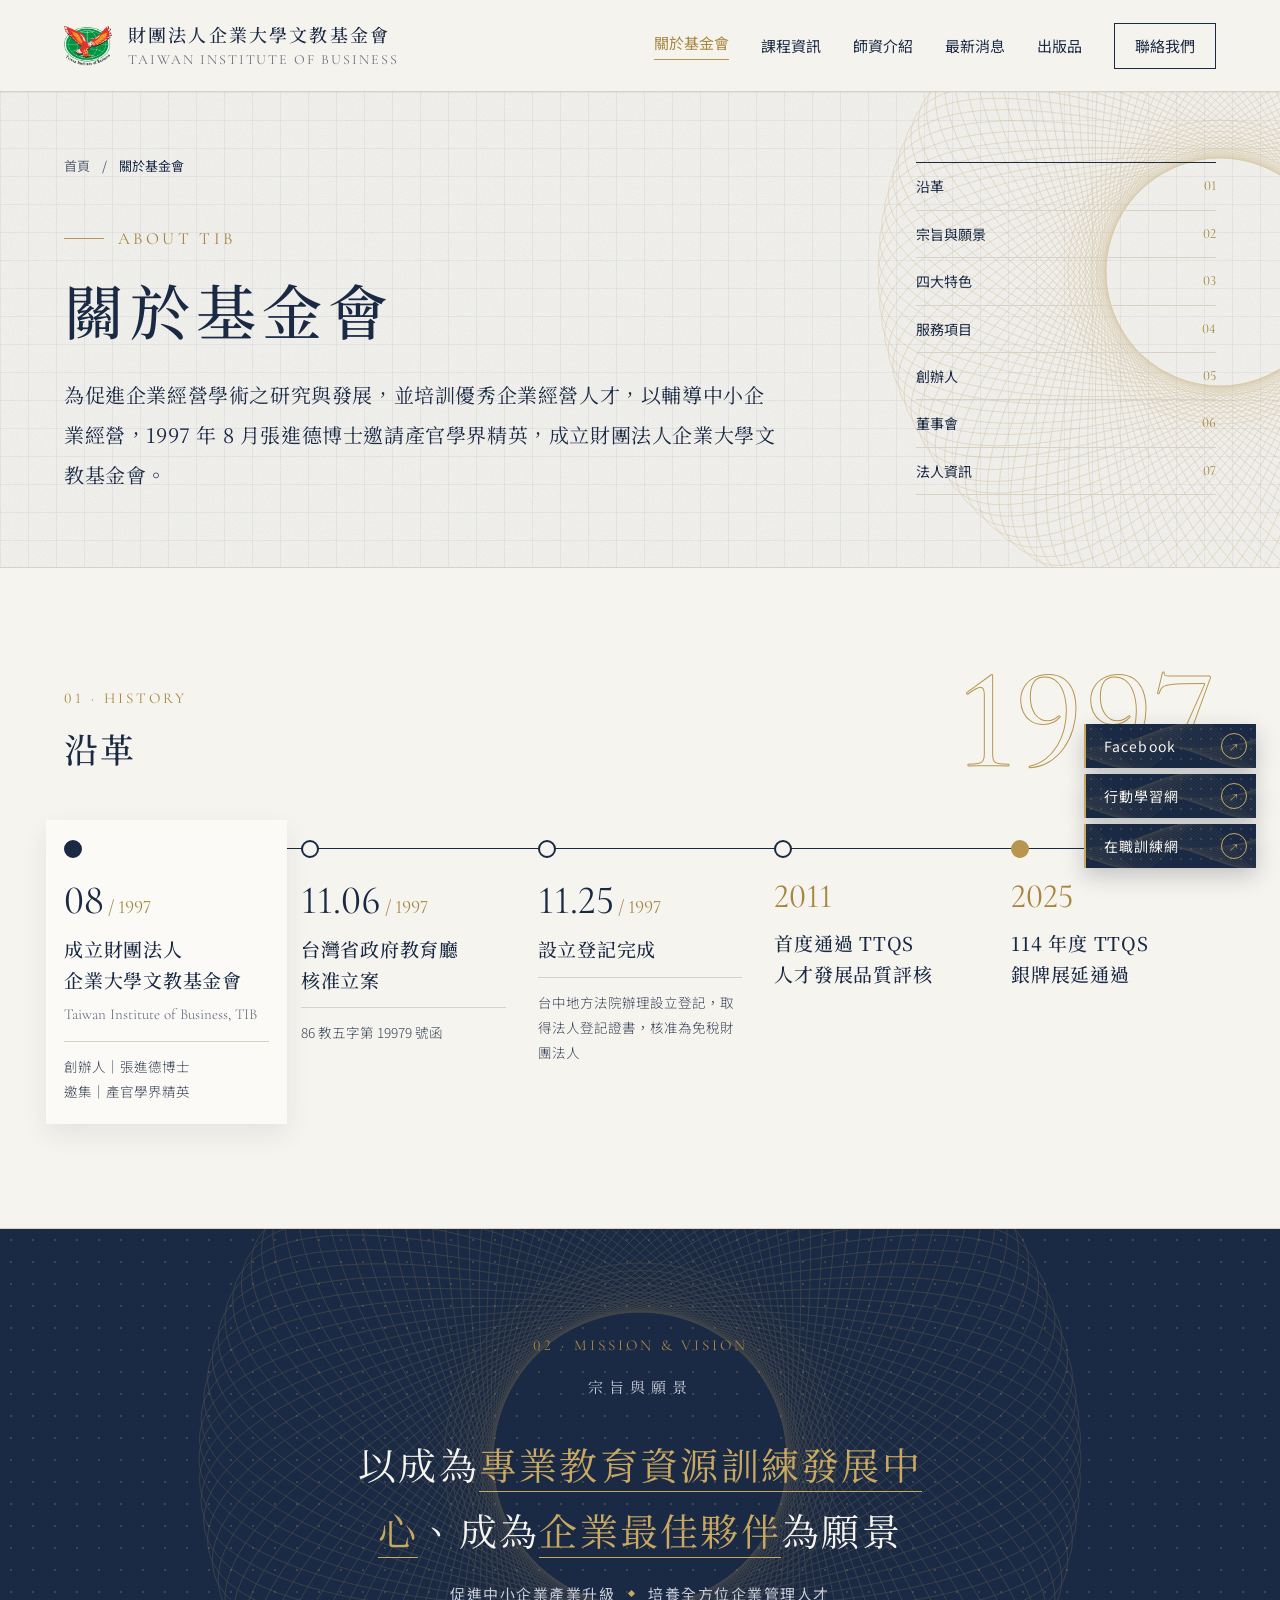
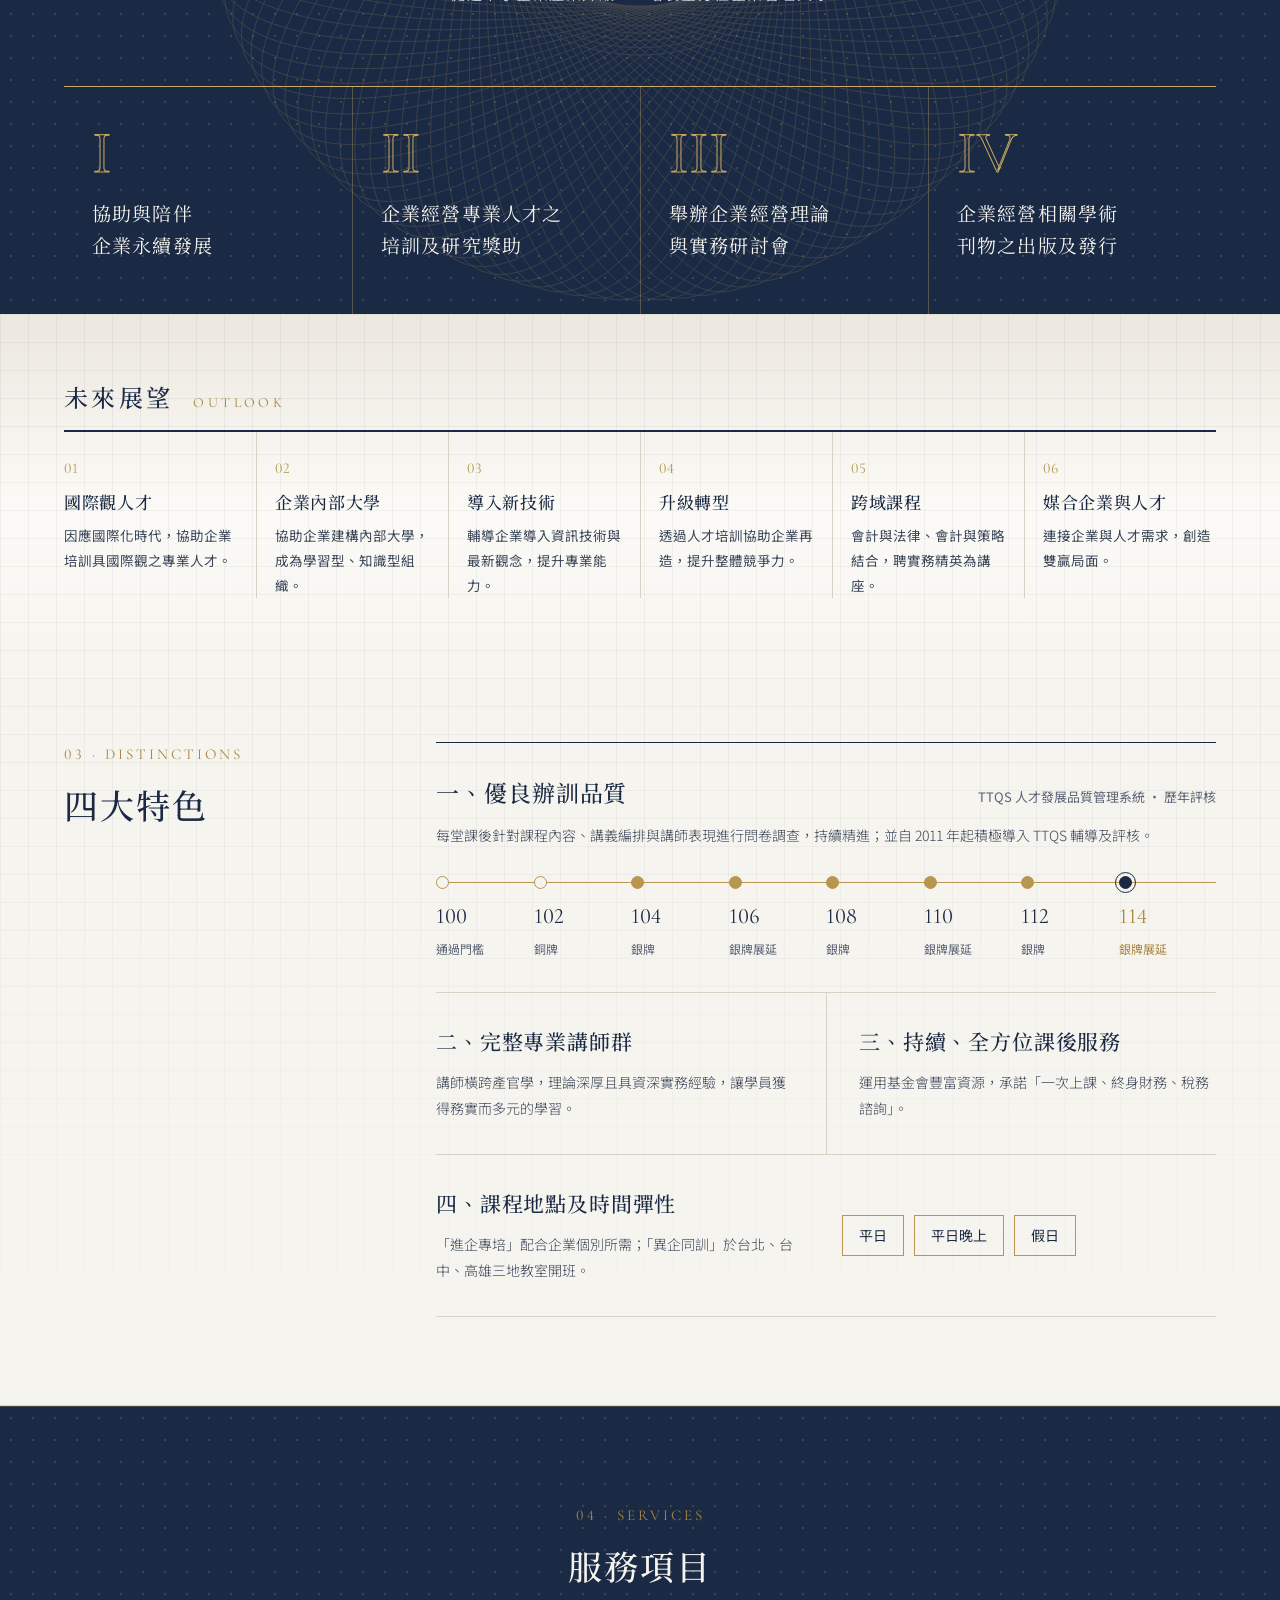
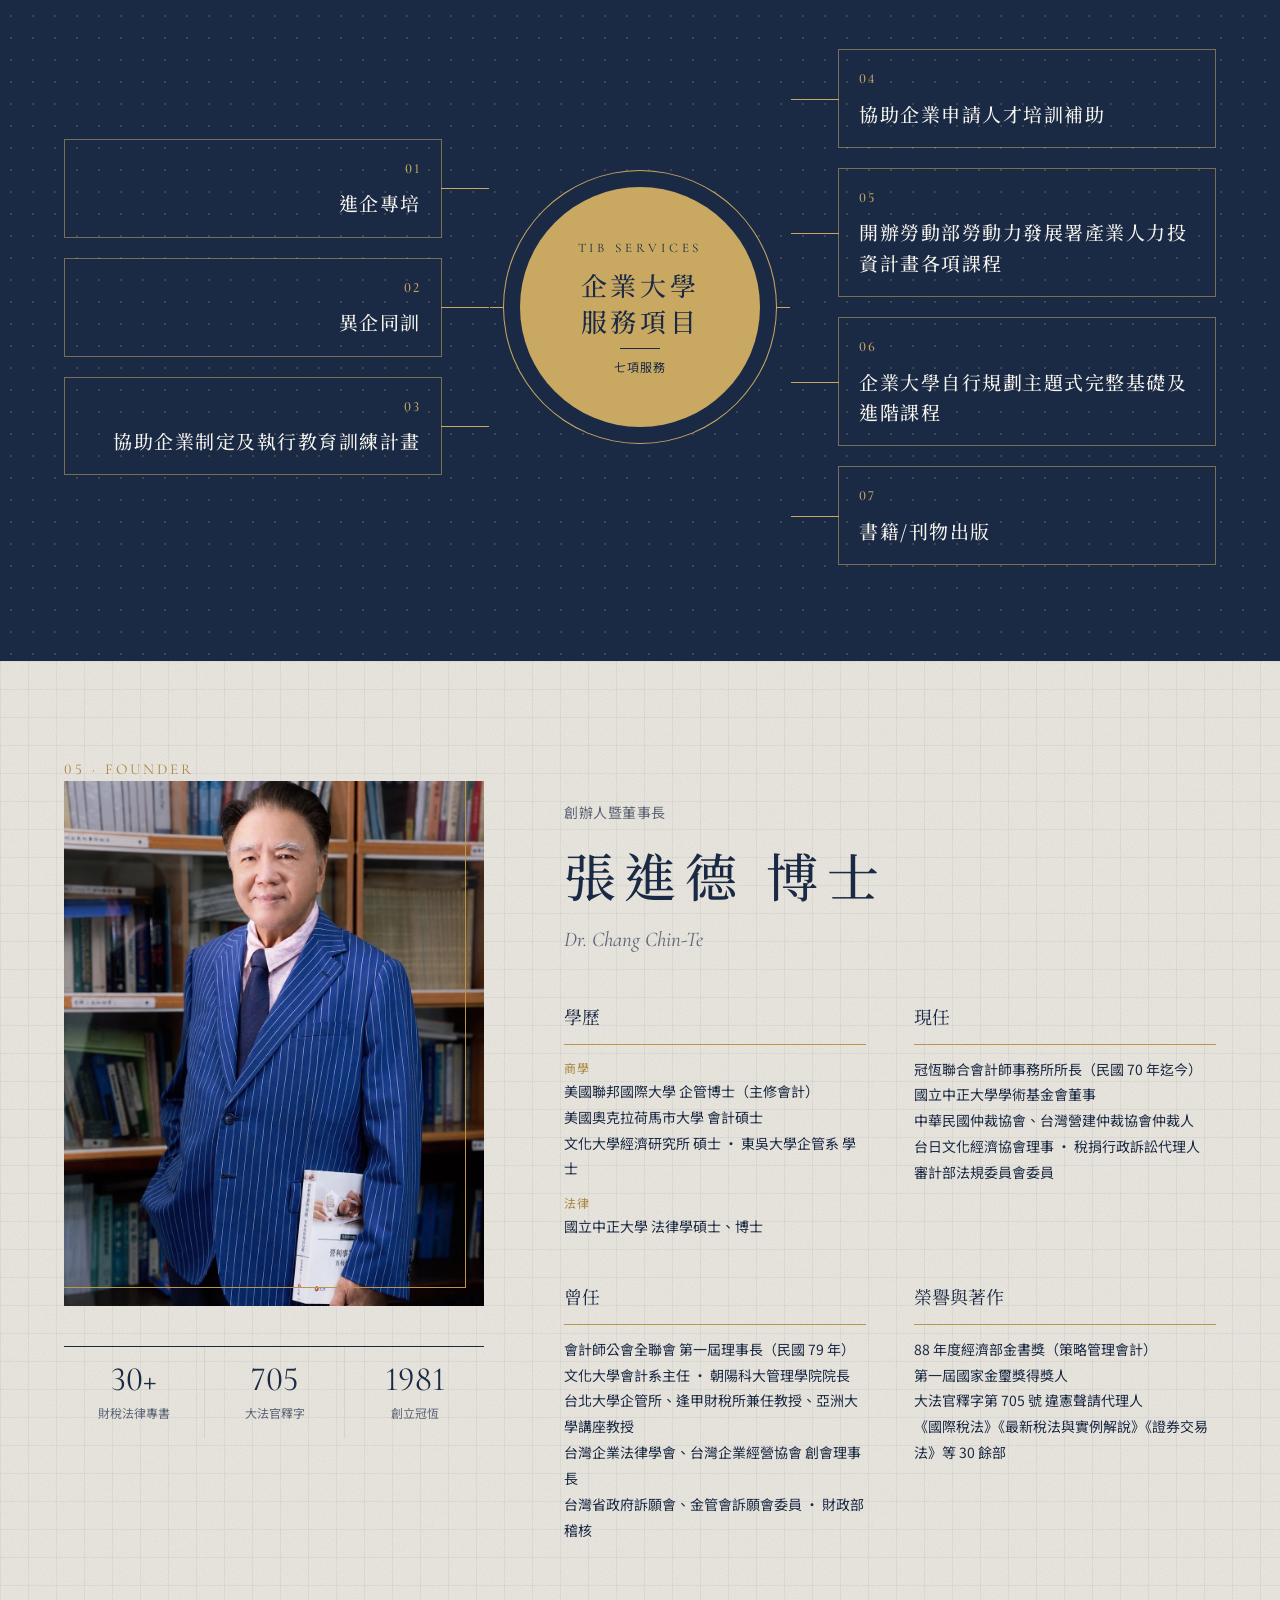
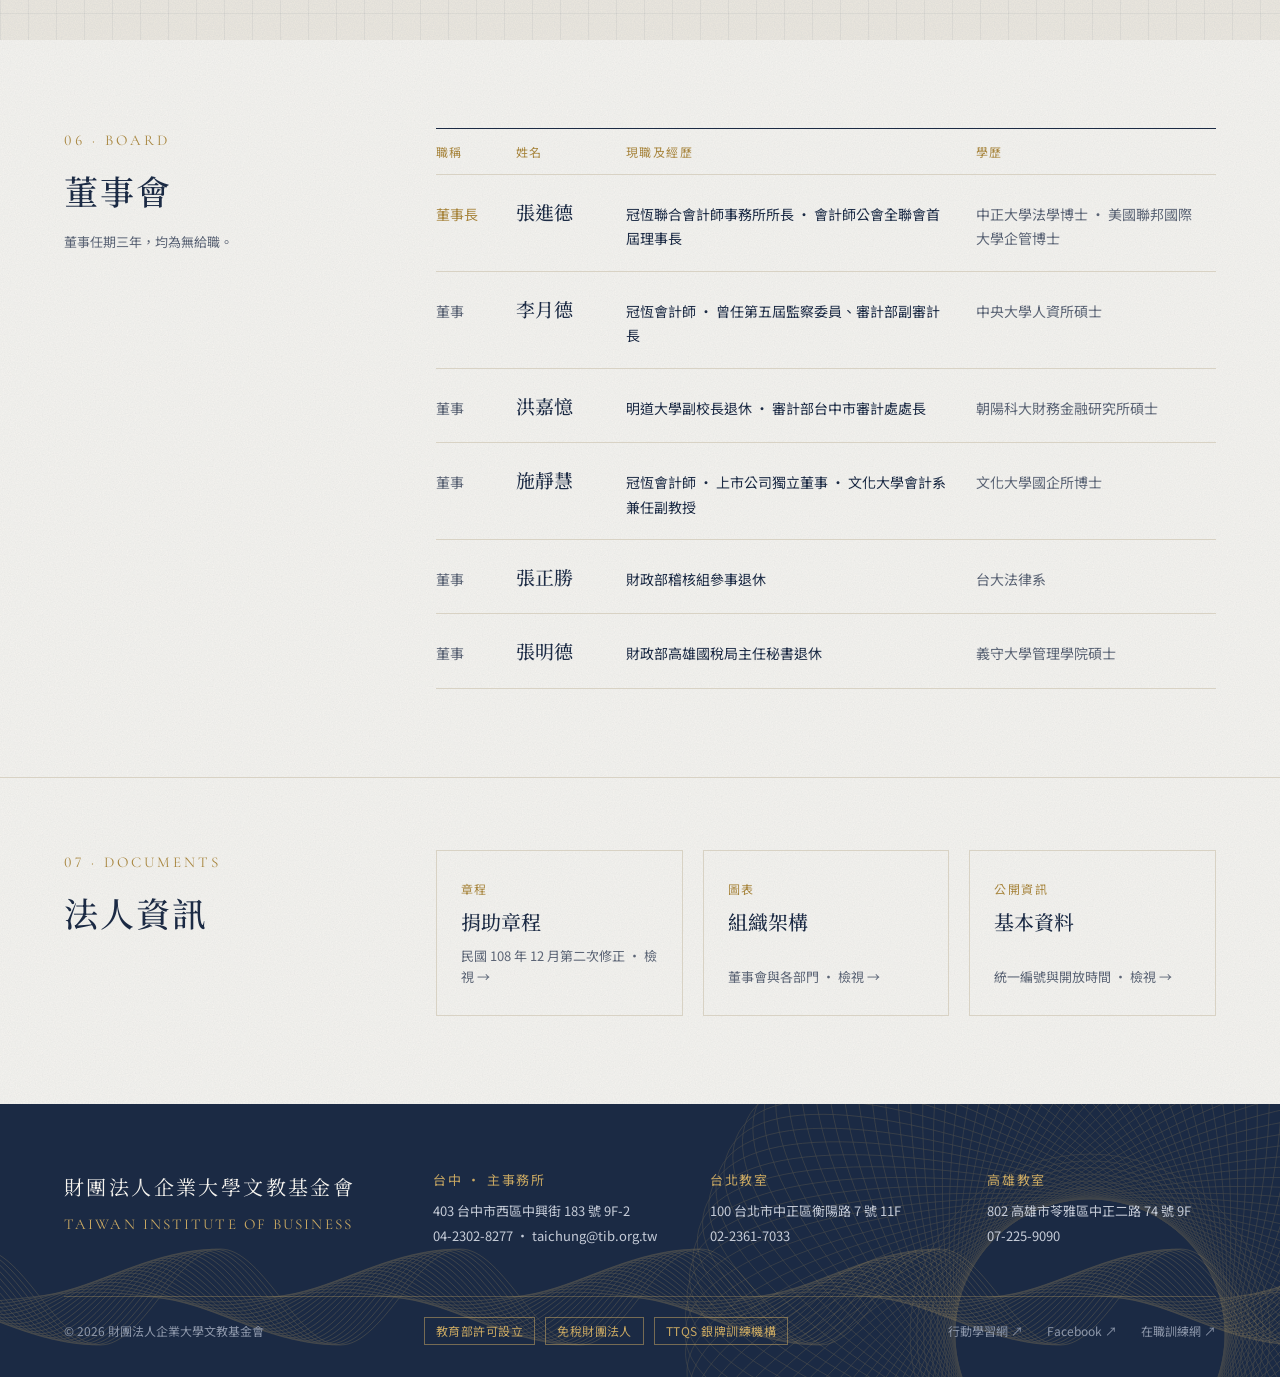
==== commit 02ab0be8: "更新「宗旨與願景」版型" ====
--- a/about.html
+++ b/about.html
@@ -12,9 +12,9 @@
 <link rel="preconnect" href="https://fonts.googleapis.com">
 <link rel="preconnect" href="https://fonts.gstatic.com" crossorigin>
 <link rel="stylesheet" href="https://fonts.googleapis.com/css2?family=Cormorant+Garamond:wght@400;500&family=Noto+Sans+TC:wght@300;400;500&family=Noto+Serif+TC:wght@400;500;600&display=swap">
-<link rel="stylesheet" href="styles.css?v=0.17">
+<link rel="stylesheet" href="styles.css?v=0.18">
 <link rel="stylesheet" href="floating-dock.css?v=0.16">
-<link rel="stylesheet" href="about-page.css?v=0.15">
+<link rel="stylesheet" href="about-page.css?v=0.19">
 </head>
 <body>
 
@@ -65,20 +65,34 @@
   </ol>
 </div></section>
 
-<section class="a-vision" id="vision"><div class="wrap">
-  <div class="a-split">
-    <div><div class="kicker">02 · Mission &amp; Vision</div><h2 class="h2">宗旨與願景</h2></div>
-    <div>
-      <p class="a-vision__statement">以成為<em>專業教育資源訓練發展中心</em>、成為<em>企業最佳夥伴</em>為願景，促進中小企業產業升級，培養全方位企業管理人才。</p>
-      <ol class="aims">
-        <li><i>I.</i>協助與陪伴企業永續發展</li><li><i>II.</i>企業經營專業人才之培訓及研究獎助</li><li><i>III.</i>舉辦企業經營理論與實務研討會</li><li><i>IV.</i>企業經營相關學術刊物之出版及發行</li>
-      </ol>
-    </div>
-  </div>
-  <div class="outlook">
-    <h3>未來展望</h3>
-    <div class="outlook__grid"><div><h4>國際觀人才</h4><p>因應國際化時代，協助企業培訓具國際觀之專業人才。</p></div><div><h4>企業內部大學</h4><p>協助企業建構內部大學，成為學習型、知識型組織。</p></div><div><h4>導入新技術</h4><p>輔導企業導入資訊技術與最新觀念，提升專業能力。</p></div><div><h4>升級轉型</h4><p>透過人才培訓協助企業再造，提升整體競爭力。</p></div><div><h4>跨域課程</h4><p>會計與法律、會計與策略結合，聘實務精英為講座。</p></div><div><h4>媒合企業與人才</h4><p>連接企業與人才需求，創造雙贏局面。</p></div></div>
-  </div>
+<section class="mv" id="vision">
+  <div class="mv__stage"><div class="wrap">
+    <div class="mv__head">
+      <div class="kicker kicker--lt">02 · Mission &amp; Vision</div>
+      <h2 class="mv__h">宗旨與願景</h2>
+      <p class="mv__statement">以成為<em>專業教育資源訓練發展中心</em>、成為<em>企業最佳夥伴</em>為願景</p>
+      <p class="mv__sub">促進中小企業產業升級<i aria-hidden="true"></i>培養全方位企業管理人才</p>
+    </div>
+    <ol class="mv__aims">
+      <li><span>I</span><b>協助與陪伴<br>企業永續發展</b></li>
+      <li><span>II</span><b>企業經營專業人才之<br>培訓及研究獎助</b></li>
+      <li><span>III</span><b>舉辦企業經營理論<br>與實務研討會</b></li>
+      <li><span>IV</span><b>企業經營相關學術<br>刊物之出版及發行</b></li>
+    </ol>
+  </div></div>
+</section>
+
+<div class="mv-flow">
+<section class="mv__outlook" aria-label="未來展望"><div class="wrap">
+  <div class="mv__oh"><h3>未來展望</h3><span>Outlook</span></div>
+  <ol class="mv__grid">
+    <li><span>01</span><b>國際觀人才</b><p>因應國際化時代，協助企業培訓具國際觀之專業人才。</p></li>
+    <li><span>02</span><b>企業內部大學</b><p>協助企業建構內部大學，成為學習型、知識型組織。</p></li>
+    <li><span>03</span><b>導入新技術</b><p>輔導企業導入資訊技術與最新觀念，提升專業能力。</p></li>
+    <li><span>04</span><b>升級轉型</b><p>透過人才培訓協助企業再造，提升整體競爭力。</p></li>
+    <li><span>05</span><b>跨域課程</b><p>會計與法律、會計與策略結合，聘實務精英為講座。</p></li>
+    <li><span>06</span><b>媒合企業與人才</b><p>連接企業與人才需求，創造雙贏局面。</p></li>
+  </ol>
 </div></section>
 
 <section class="a-sec" id="features"><div class="wrap a-split">
@@ -94,6 +108,7 @@
     <div class="feat feat--wide feat--row"><div><h3>四、課程地點及時間彈性</h3><p>「進企專培」配合企業個別所需；「異企同訓」於台北、台中、高雄三地教室開班。</p></div><ul class="chips"><li>平日</li><li>平日晚上</li><li>假日</li></ul></div>
   </div>
 </div></section>
+</div>
 
 <section class="a-svc" id="services"><div class="wrap">
   <div class="a-svc__head"><div class="kicker kicker--lt">04 · Services</div><h2 class="h2">服務項目</h2></div>
--- a/styles.css
+++ b/styles.css
@@ -56,7 +56,9 @@
 
 /* Hero */
 .hero{background:var(--tex-rosette) no-repeat right -230px center/760px,linear-gradient(90deg,transparent 40px,rgba(184,150,79,.55) 40px 41px,transparent 41px 44px,rgba(184,150,79,.55) 44px 45px,transparent 45px),var(--tex-ledger)}
-.hero .wrap{display:grid;grid-template-columns:minmax(0,1fr) 520px;gap:64px;align-items:center;padding-top:88px;padding-bottom:80px}
+.hero .wrap{display:grid;grid-template-columns:minmax(0,1fr) 520px;gap:64px;align-items:center;padding-top:44px;padding-bottom:80px}
+.hero__seal{display:flex;flex-wrap:wrap;align-items:center;gap:4px 0;font-family:var(--sans);font-size:13px;letter-spacing:.08em;color:var(--ink-2);margin:0}
+.hero__seal span+span::before{content:"";display:inline-block;width:4px;height:4px;background:var(--gold);transform:rotate(45deg);margin:0 10px 2px;vertical-align:middle}
 .hero h1{font-size:58px;line-height:1.32;letter-spacing:.06em;margin:24px 0 28px}
 .hero__lead{font-family:var(--sans);font-weight:300;font-size:17px;line-height:2;color:var(--ink-2);max-width:520px}
 .hero__cta{display:flex;flex-wrap:wrap;gap:16px;margin-top:40px}
@@ -178,7 +180,7 @@
   .header .menu-btn{flex:none}
   .hero .wrap,.mission .wrap,.founder .wrap>div,.pubs__grid{grid-template-columns:1fr}
   .hero{background:var(--tex-ledger)}
-  .hero .wrap{padding-top:48px;padding-bottom:56px;gap:48px}
+  .hero .wrap{padding-top:24px;padding-bottom:56px;gap:48px}
   .framed{margin-left:18px}
   .stats .wrap{grid-template-columns:1fr 1fr;padding-top:8px;padding-bottom:8px}
   .stat,.stat:first-child{padding:22px 16px;border-left:0;border-bottom:1px solid rgba(201,168,98,.3)}
@@ -248,23 +250,6 @@
 .timeline .is-now time{color:var(--gold-ink)}
 .timeline p{font-family:var(--sans);font-size:14px;line-height:1.8;color:var(--ink-2);margin-top:6px}
 
-.a-vision{background:var(--tex-dots),var(--navy);color:var(--ivory)}
-.a-vision .wrap{padding-top:96px;padding-bottom:96px}
-.a-vision .kicker{color:var(--gold-lt)}
-.a-vision__statement{font-size:30px;line-height:1.75;letter-spacing:.04em;text-wrap:pretty}
-.a-vision__statement em{font-style:normal;color:var(--gold-lt)}
-.aims{list-style:none;margin:56px 0 0;padding:0;display:grid;grid-template-columns:repeat(4,minmax(0,1fr));border-top:1px solid rgba(201,168,98,.4);font-family:var(--sans);font-size:15px;line-height:1.8}
-.aims li{padding:22px 20px 0;border-left:1px solid rgba(201,168,98,.25)}
-.aims li:first-child{padding-left:0;border-left:0}
-.aims i{display:block;font-style:normal;font-family:var(--latin);font-size:20px;color:var(--gold-lt);margin-bottom:8px}
-.outlook{margin-top:80px;padding-top:40px;border-top:1px solid rgba(201,168,98,.25)}
-.outlook h3{font-family:var(--sans);font-size:13px;letter-spacing:.2em;color:var(--gold-lt);font-weight:400;margin-bottom:24px}
-.outlook__grid{display:grid;grid-template-columns:repeat(3,minmax(0,1fr));gap:20px;font-family:var(--sans)}
-.outlook__grid div{border:1px solid rgba(201,168,98,.3);padding:24px}
-.outlook__grid h4{font-family:var(--serif);font-weight:500;font-size:19px;margin:0 0 8px}
-.outlook__grid p{font-size:13px;line-height:1.85;color:var(--on-navy)}
-
-#features{background:var(--tex-ledger)}
 .feats{display:grid;grid-template-columns:repeat(2,minmax(0,1fr));border-top:1px solid var(--navy)}
 .feat{padding:32px 32px 32px 0;border-bottom:1px solid var(--rule)}
 .feat:nth-child(3){padding:32px 0 32px 32px;border-left:1px solid var(--rule)}
@@ -339,11 +324,6 @@
   .timeline::before{display:none}
   .timeline li::before{position:absolute;left:-29px;top:8px;width:13px;height:13px}
   .timeline time{margin-top:0;font-size:24px}
-  .aims{grid-template-columns:1fr;margin-top:28px}
-  .aims li,.aims li:first-child{display:grid;grid-template-columns:36px minmax(0,1fr);padding:14px 0;border-left:0;border-bottom:1px solid rgba(201,168,98,.3)}
-  .aims i{margin:0;font-size:16px}
-  .outlook{margin-top:40px}
-  .outlook__grid{grid-template-columns:1fr 1fr}
   .feats{grid-template-columns:1fr}
   .feat,.feat:nth-child(3),.feat--wide{grid-column:auto;padding:22px 0;border-left:0}
   .feat--row{grid-template-columns:1fr;gap:16px}
@@ -367,9 +347,7 @@
   [id]{scroll-margin-top:130px}
   .a-hero h1{font-size:36px;margin:16px 0 18px}
   .a-hero__lead{font-size:16px}
-  .a-sec .wrap,.a-vision .wrap,.a-founder .wrap{padding-top:48px;padding-bottom:48px}
-  .a-vision__statement{font-size:20px;line-height:1.85}
-  .outlook__grid{grid-template-columns:1fr}
+  .a-sec .wrap,.a-founder .wrap{padding-top:48px;padding-bottom:48px}
   .a-founder__photo{margin:28px 0 0 12px}
   .a-founder__body{padding-top:16px}
   .a-founder h2{font-size:32px;letter-spacing:.14em}
@@ -563,6 +541,31 @@
   .event-photo img{min-height:240px;max-height:280px}
   .c-feat__visual{aspect-ratio:4/3;margin-bottom:20px}
   .demo-dialog__title{font-size:24px}
+}
+
+/* 首頁手機 Hero：主視覺滿版置頂，文字卡跨疊在照片下緣。 */
+@media (max-width:640px){
+  .hero{background:var(--ivory)}
+  .hero .wrap{width:100%;max-width:none;grid-template-columns:minmax(0,1fr);gap:0;padding:0}
+  .hero .wrap>.framed{grid-row:1;margin:0}
+  .hero .wrap>.hero__content{grid-row:2;position:relative;z-index:2;margin:-78px 18px 0;padding:28px 82px 26px 22px;border:1px solid var(--gold);background:var(--tex-grain),var(--ivory)}
+  .framed::before{display:none}
+  .hero-art{height:clamp(380px,110vw,510px);aspect-ratio:auto;background:var(--paper)}
+  .hero-art figcaption{top:0;bottom:auto;left:0;padding:11px 16px;border-right:1px solid var(--gold-lt);border-bottom:1px solid var(--gold-lt);font-size:11px}
+  .hero__content .kicker--rule{font-size:12px;letter-spacing:.22em}
+  .hero__content .kicker--rule::before{width:22px}
+  .hero__seal{font-size:12px;letter-spacing:.04em;row-gap:3px}
+  .hero h1{font-size:34px;line-height:1.42;letter-spacing:.04em;margin:16px 0 18px}
+  .hero__lead{font-size:14px;line-height:1.85}
+  .hero__cta{display:grid;grid-template-columns:repeat(2,minmax(0,1fr));gap:8px;margin-top:24px}
+  .hero__cta .btn{width:100%;min-height:52px;padding:12px 5px;font-size:13px;letter-spacing:0}
+}
+@media (max-width:380px){
+  .hero .wrap>.hero__content{margin-right:18px;padding:24px 72px 22px 18px}
+  .hero-art{height:clamp(360px,112vw,426px)}
+  .hero h1{font-size:30px;letter-spacing:.02em}
+  .hero__lead{font-size:13px}
+  .hero__cta .btn{font-size:12px;padding-right:3px;padding-left:3px}
 }
 
 
--- a/about-page.css
+++ b/about-page.css
@@ -161,3 +161,59 @@
 .a-hist__head>div{flex:none}.a-hist__head .kicker{white-space:nowrap}
 @media (max-width:1100px) and (min-width:861px){.a-hist__line li.is-start{border-top:0;margin-top:-20px;padding-top:52px}.a-hist__line li.is-start::before{top:11px}}
 
+/* ===== About: Mission, outlook and distinctions (Demo 0.26) ===== */
+.mv__stage{background:var(--tex-rosette-lt) no-repeat center top -260px/980px,var(--tex-dots),var(--navy);color:var(--ivory);padding:104px 0 0}
+.mv__head{display:flex;flex-direction:column;align-items:center;text-align:center;gap:18px}
+.mv__head .kicker{justify-content:center}
+.mv__h{font-family:var(--serif);font-weight:400;font-size:15px;letter-spacing:.4em;color:var(--on-navy);margin:0}
+.mv__statement{margin:14px 0 0;max-width:900px;font-family:var(--serif);font-size:clamp(24px,3vw,38px);line-height:1.75;letter-spacing:.06em;text-wrap:balance}
+.mv__statement em{font-style:normal;color:var(--gold-lt);border-bottom:1px solid var(--gold-lt)}
+.mv__sub{display:flex;flex-wrap:wrap;justify-content:center;align-items:center;gap:14px;margin:0;font-family:var(--sans);font-size:15px;letter-spacing:.1em;color:var(--on-navy)}
+.mv__sub i{width:5px;height:5px;background:var(--gold-lt);transform:rotate(45deg)}
+.mv__aims{list-style:none;margin:80px 0 0;padding:0;display:grid;grid-template-columns:repeat(4,minmax(0,1fr));border-top:1px solid var(--gold-lt)}
+.mv__aims li{padding:36px 28px 52px;display:flex;flex-direction:column;gap:14px}
+.mv__aims li+li{border-left:1px solid rgba(201,168,98,.35)}
+.mv__aims span{font-family:var(--latin);font-size:60px;line-height:1;color:transparent;-webkit-text-stroke:1px var(--gold-lt)}
+.mv__aims b{font-family:var(--serif);font-weight:400;font-size:19px;line-height:1.7;letter-spacing:.06em}
+.mv__outlook{background:none;padding:64px 0 80px;border-bottom:1px solid var(--rule)}
+.mv__oh{display:flex;align-items:baseline;gap:20px;border-bottom:2px solid var(--navy);padding-bottom:14px}
+.mv__oh h3{font-family:var(--serif);font-weight:500;font-size:24px;letter-spacing:.14em;margin:0}
+.mv__oh span{font-family:var(--latin);font-size:14px;letter-spacing:.24em;color:var(--gold-ink);text-transform:uppercase}
+.mv__grid{list-style:none;margin:0;padding:0;display:grid;grid-template-columns:repeat(6,minmax(0,1fr))}
+.mv__grid li{padding:24px 18px 0;display:flex;flex-direction:column;gap:8px}
+.mv__grid li:first-child{padding-left:0}.mv__grid li:last-child{padding-right:0}
+.mv__grid li+li{border-left:1px solid var(--rule)}
+.mv__grid span{font-family:var(--latin);font-size:15px;color:var(--gold)}
+.mv__grid b{font-family:var(--serif);font-weight:500;font-size:17px;letter-spacing:.04em}
+.mv__grid p{margin:0;font-family:var(--sans);font-size:13.5px;line-height:1.85;color:var(--ink-2)}
+.mv-flow{position:relative;isolation:isolate;background:linear-gradient(180deg,var(--paper) 0%,var(--paper-hi) 18%,var(--ivory) 34%,var(--ivory) 100%);border-bottom:1px solid var(--rule)}
+.mv-flow::before{content:"";position:absolute;z-index:-1;inset:0;background:var(--tex-ledger);-webkit-mask-image:linear-gradient(180deg,#000 0%,rgba(0,0,0,.9) 35%,rgba(0,0,0,.45) 70%,transparent 100%);mask-image:linear-gradient(180deg,#000 0%,rgba(0,0,0,.9) 35%,rgba(0,0,0,.45) 70%,transparent 100%);pointer-events:none}
+.mv-flow>.mv__outlook,.mv-flow>.a-sec{background:none;border:0}
+.mv-flow>.mv__outlook{padding-bottom:48px}
+.mv-flow>#features .wrap{padding-top:96px}
+
+@media (max-width:1100px){
+  .mv__aims{grid-template-columns:1fr 1fr}
+  .mv__aims li:nth-child(3){border-left:0}
+  .mv__aims li:nth-child(n+3){border-top:1px solid rgba(201,168,98,.35)}
+  .mv__grid{grid-template-columns:repeat(3,minmax(0,1fr));row-gap:28px}
+  .mv__grid li:nth-child(4){border-left:0;padding-left:0}
+  .mv__grid li:nth-child(3){padding-right:0}
+}
+@media (max-width:640px){
+  .mv__stage{padding-top:64px;background-size:620px;background-position:center top -160px,0 0,0 0}
+  .mv__head{align-items:flex-start;text-align:left}
+  .mv__head .kicker{justify-content:flex-start}
+  .mv__sub{justify-content:flex-start;font-size:14px;gap:10px}
+  .mv__aims{grid-template-columns:1fr;margin-top:48px}
+  .mv__aims li{flex-direction:row;align-items:center;gap:20px;padding:22px 0;border-left:0!important;border-top:1px solid rgba(201,168,98,.35)}
+  .mv__aims li:first-child{border-top:0}
+  .mv__aims span{font-size:40px;width:64px;flex:none}
+  .mv__aims b{font-size:17px}.mv__aims b br{display:none}
+  .mv__outlook{padding:48px 0 56px}
+  .mv__grid{grid-template-columns:1fr 1fr;row-gap:24px}
+  .mv__grid li{padding:20px 14px 0!important;border-left:0!important}
+  .mv__grid li:nth-child(even){border-left:1px solid var(--rule)!important}
+  .mv__grid li:nth-child(odd){padding-left:0!important}
+}
+
